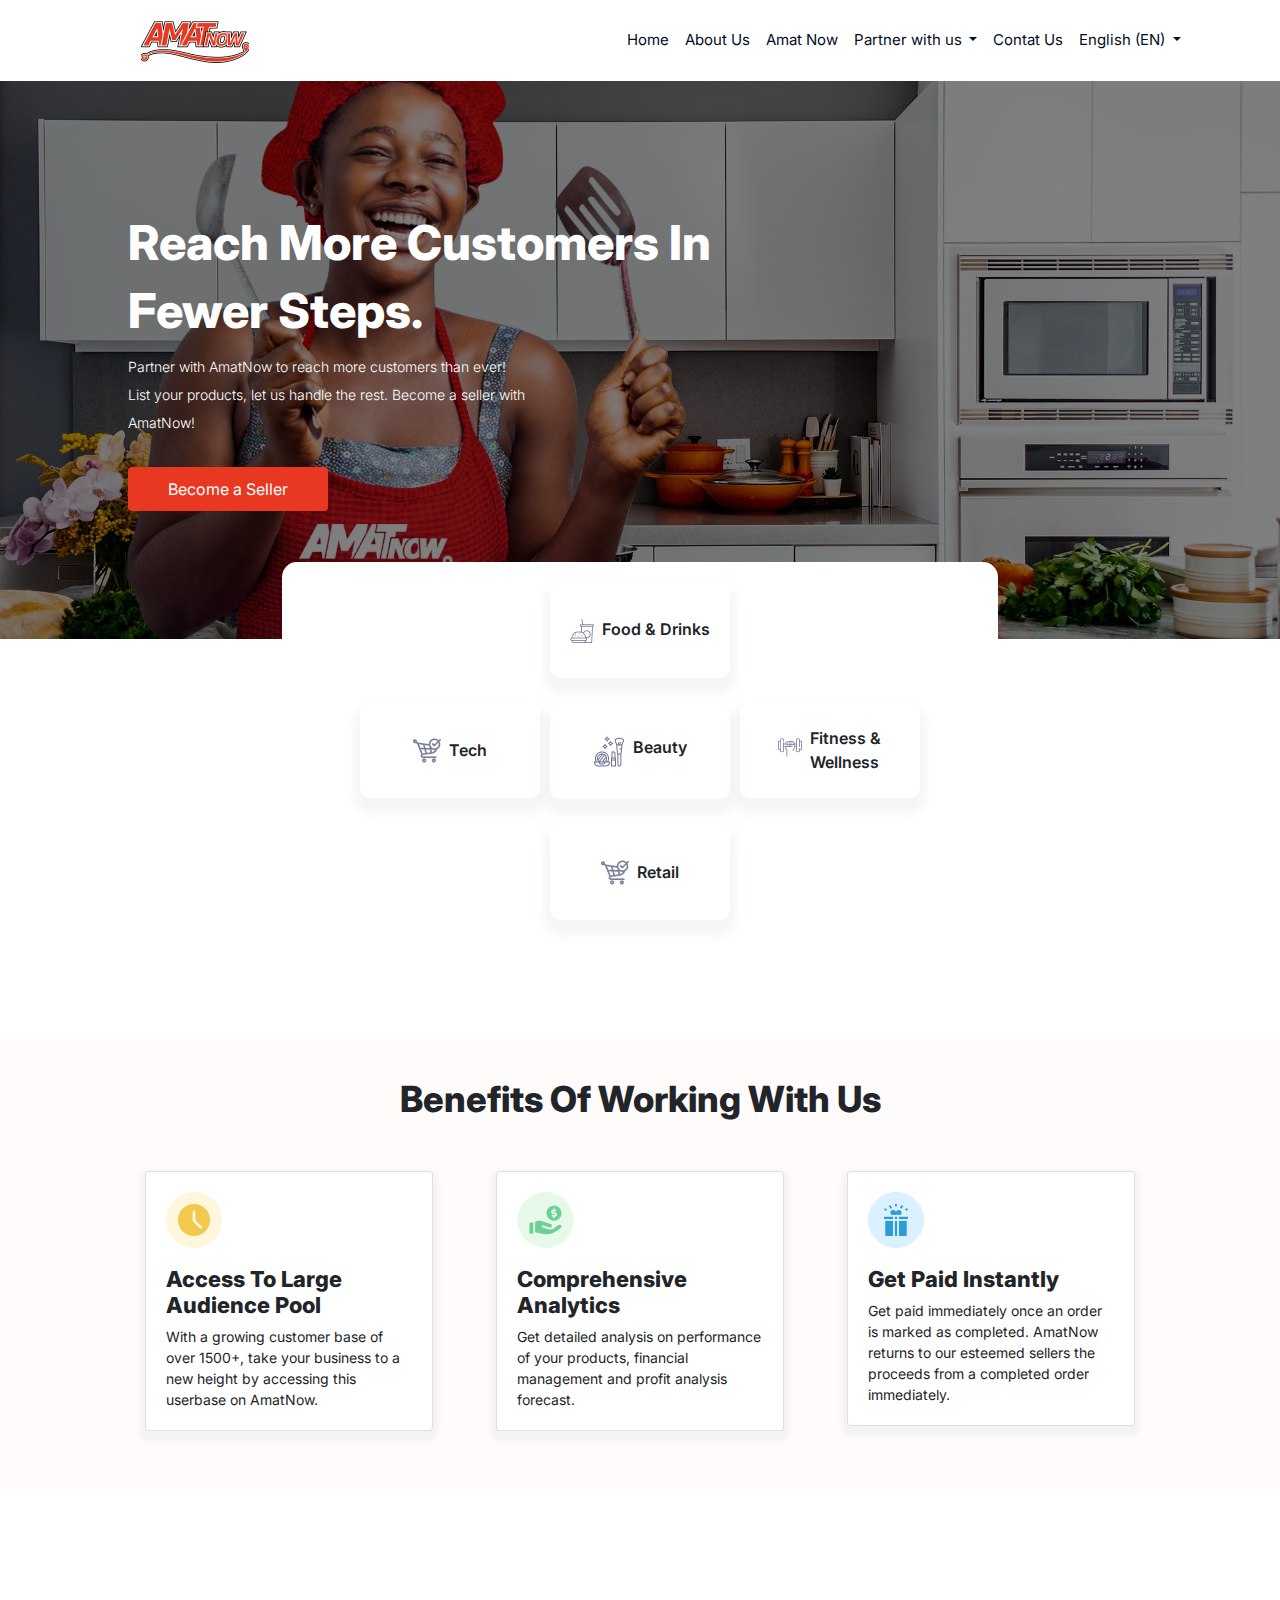
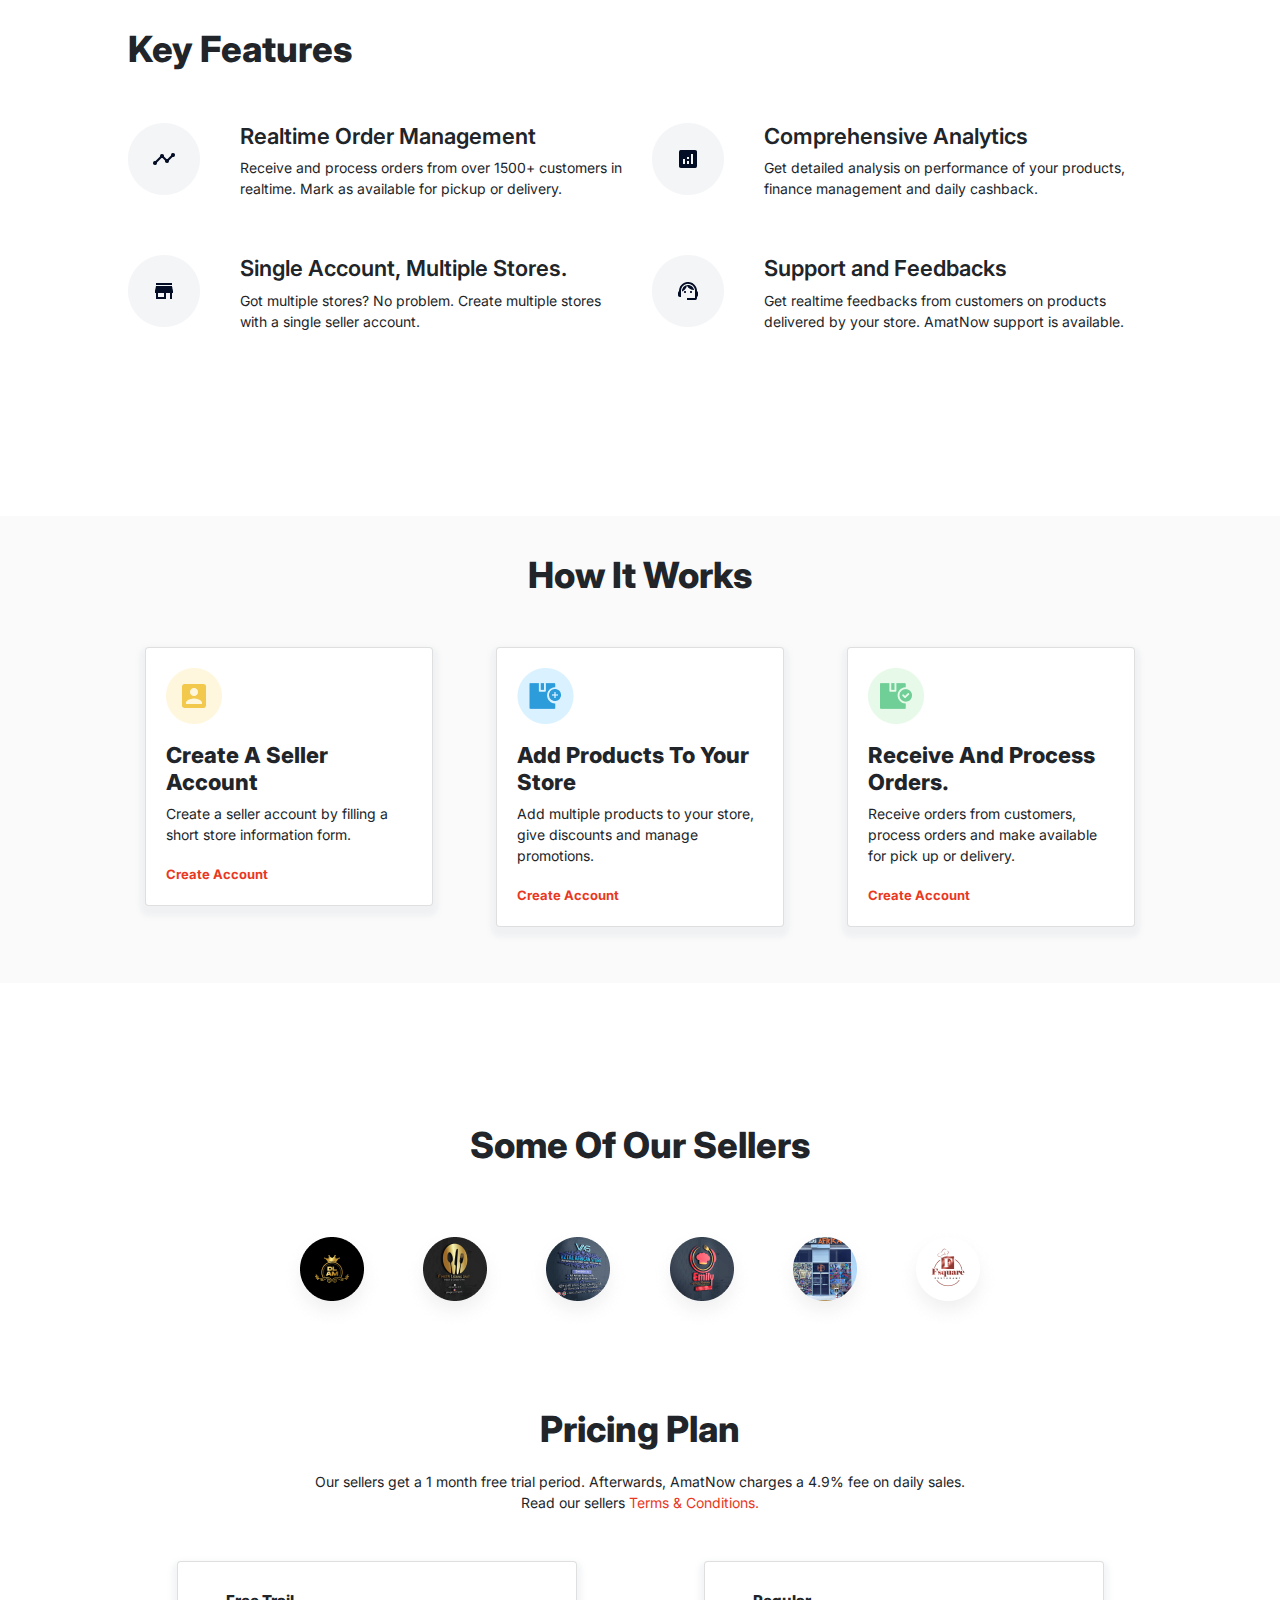
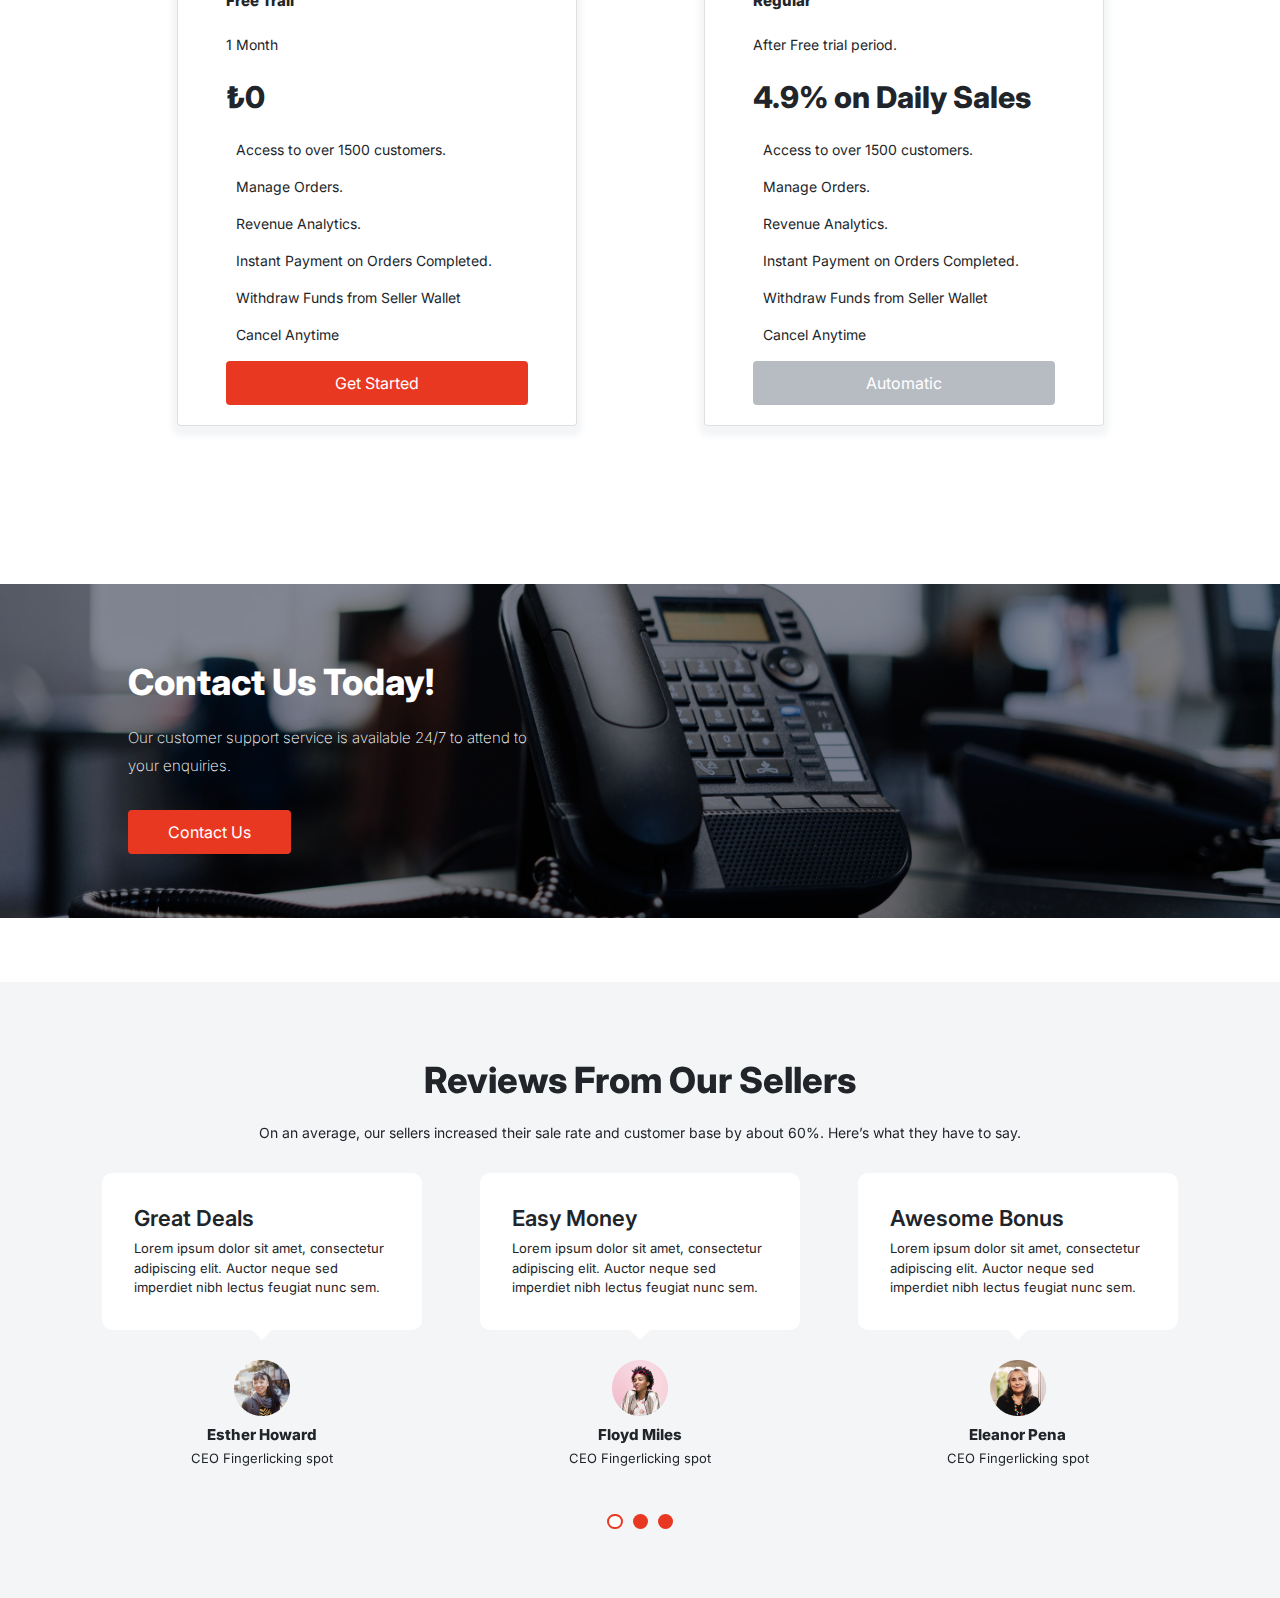
==== index.html @ 2d0b4535 "first comit" ====
<!DOCTYPE html>
<html lang="en">
  <head>
    <!-- Required meta tags -->
    <meta charset="utf-8" />
    <meta
      name="viewport"
      content="width=device-width, initial-scale=1, shrink-to-fit=no"
    />

    <!-- Bootstrap CSS -->
    <link
      rel="stylesheet"
      href="https://stackpath.bootstrapcdn.com/bootstrap/4.4.1/css/bootstrap.min.css"
      integrity="sha384-Vkoo8x4CGsO3+Hhxv8T/Q5PaXtkKtu6ug5TOeNV6gBiFeWPGFN9MuhOf23Q9Ifjh"
      crossorigin="anonymous"
    />

    <!-- Google Fonts -->
    <link
      href="https://fonts.googleapis.com/css2?family=Inter:wght@100;200;300;400;500;600;700;800;900&display=swap"
      rel="stylesheet"
    />

    <!-- Font Awesome -->
    <link
      rel="stylesheet"
      href="https://use.fontawesome.com/releases/v5.15.4/css/all.css"
      integrity="sha384-DyZ88mC6Up2uqS4h/KRgHuoeGwBcD4Ng9SiP4dIRy0EXTlnuz47vAwmeGwVChigm"
      crossorigin="anonymous"
    />

    <!-- Custom StyleSheet -->

    <link rel="stylesheet" href="./css/style.css" />
    <title>Amat</title>
  </head>
  <body>
    <!-- NAVIGATION SECTION -->
    <header id="Navigation">
      <nav class="nav1 navbar navbar-expand-lg navbar-light mynav">
        <div class="nav-brand">
          <img src="./images/amat logo.png" alt="logo" />
        </div>
        <button
          class="navbar-toggler"
          type="button"
          data-toggle="collapse"
          data-target="#navbarNav"
          aria-controls="navbarNav"
          aria-expanded="false"
          aria-label="Toggle navigation"
        >
          <span class="navbar-toggler-icon"></span>
        </button>
        <div class="collapse navbar-collapse" id="navbarNav">
          <ul class="navbar-nav ml-auto mr-sm-5 nav-items-rt" id="rt">
            <li class="nav-item">
              <a class="nav-link" href="#">Home</a>
            </li>
            <li class="nav-item"><a class="nav-link" href="#">About Us</a></li>
            <li class="nav-item">
              <a class="nav-link" href="#">Amat Now</a>
            </li>
            <li class="nav-item dropdown">
              <a
                class="nav-link dropdown-toggle"
                href="#"
                id="navbarDropdown"
                role="button"
                data-toggle="dropdown"
                aria-haspopup="true"
                aria-expanded="false"
              >
                Partner with us
              </a>
              <div class="dropdown-menu" aria-labelledby="navbarDropdown">
                <a class="dropdown-item" href="#">Domestic Services</a>
                <a class="dropdown-item" href="#">Warehousing</a>
              </div>
            </li>
            <li class="nav-item"><a class="nav-link" href="#">Contat Us</a></li>
            <li class="nav-item dropdown">
              <a
                class="nav-link dropdown-toggle"
                href="#"
                id="navbarDropdown"
                role="button"
                data-toggle="dropdown"
                aria-haspopup="true"
                aria-expanded="false"
              >
                English (EN)
              </a>
              <div class="dropdown-menu" aria-labelledby="navbarDropdown">
                <a class="dropdown-item" href="#">English</a>
                <a class="dropdown-item" href="#">French</a>
                <a class="dropdown-item" href="#">Spanish</a>
              </div>
            </li>
          </ul>
        </div>
      </nav>
    </header>

    <section id="introduction">
      <div class="intro">
        <h1>Reach More Customers In Fewer Steps.</h1>
        <p>
          Partner with AmatNow to reach more customers than ever! List your
          products, let us handle the rest. Become a seller with AmatNow!
        </p>

        <button class="btn">Become a Seller</button>
      </div>
    </section>

    <section id="industry">
      <div class="sq">
        <div class="small-box bx1">
          <div>
            <span><img src="./images/fastfood.png" alt="" /></span>
            <span class="t">Food & Drinks</span>
          </div>
        </div>
        <div class="small-box bx1">
          <div>
            <img src="./images/cosmetics.png" alt="" />
            <span class="t">Beauty</span>
          </div>
        </div>
        <div class="small-box bx1">
          <div>
            <img src="./images/Vector-10.png" alt="" />
            <span class="t">Retail</span>
          </div>
        </div>
        <div class="small-box bx2">
          <div>
            <img src="./images/Vector-10.png" alt="" />
            <span class="t">Tech</span>
          </div>
        </div>
        <div class="small-box bx3">
          <div>
            <span style="padding: 8px 0;">
              <img src="./images/Vector-11.png" alt="" />
            </span>
            <span class="t" style="width: 80px;">Fitness & Wellness</span>
          </div>
        </div>
      </div>
    </section>
    <section id="benefit">
      <h2>Benefits Of Working With Us</h2>
      <div class="row">
        <div class="col-md-12 col-lg-4">
          <div class="card mycard" style="width: 18rem;">
            <div class="card-body">
              <h5 class="card-title">
                <img src="./images/Frame 1500.png" alt="" />
              </h5>
              <h6 class="card-subtitle mb-2 text-muted">
                <h3 class="mt-4" style="font-weight: 800;">
                  Access To Large Audience Pool
                </h3>
              </h6>
              <p class="card-text">
                With a growing customer base of over 1500+, take your business
                to a new height by accessing this userbase on AmatNow.
              </p>
            </div>
          </div>
        </div>
        <div class="col-md-12 col-lg-4">
          <div class="card mycard" style="width: 18rem;">
            <div class="card-body">
              <h5 class="card-title">
                <img src="./images/Frame 1501.png" alt="" />
              </h5>
              <h6 class="card-subtitle mb-2 text-muted">
                <h3 class="mt-4" style="font-weight: 800;">
                  Comprehensive Analytics
                </h3>
              </h6>
              <p class="card-text">
                Get detailed analysis on performance of your products, financial
                management and profit analysis forecast.
              </p>
            </div>
          </div>
        </div>
        <div class="col-md-12 col-lg-4">
          <div class="card mycard" style="width: 18rem;">
            <div class="card-body">
              <h5 class="card-title">
                <img src="./images/Frame 1502.png" alt="" />
              </h5>
              <h6 class="card-subtitle mb-2 text-muted">
                <h3 class="mt-4" style="font-weight: 800;">
                  Get Paid Instantly
                </h3>
              </h6>
              <p class="card-text">
                Get paid immediately once an order is marked as completed.
                AmatNow returns to our esteemed sellers the proceeds from a
                completed order immediately.
              </p>
            </div>
          </div>
        </div>
      </div>
    </section>
    <section id="features">
      <h2 style="text-align: left;">Key Features</h2>
      <div class="my-flex">
        <div class="feat">
          <div class="rnd">
            <img src="./images/Feature Icon with circle-4.png" alt="" />
          </div>
          <div>
            <h3>Realtime Order Management</h3>
            <p>
              Receive and process orders from over 1500+ customers in realtime.
              Mark as available for pickup or delivery.
            </p>
          </div>
        </div>
        <div class="feat">
          <div class="rnd">
            <img src="./images/Feature Icon with circle-1.png" alt="" />
          </div>
          <div>
            <h3>Comprehensive Analytics</h3>
            <p>
              Get detailed analysis on performance of your products, finance
              management and daily cashback.
            </p>
          </div>
        </div>
        <div class="feat">
          <div class="rnd">
            <img src="./images/Feature Icon with circle.png" alt="" />
          </div>
          <div>
            <h3>Single Account, Multiple Stores.</h3>
            <p>
              Got multiple stores? No problem. Create multiple stores with a
              single seller account.
            </p>
          </div>
        </div>
        <div class="feat">
          <div class="rnd">
            <img src="./images/Feature Icon with circle-2.png" alt="" />
          </div>
          <div>
            <h3>Support and Feedbacks</h3>
            <p>
              Get realtime feedbacks from customers on products delivered by
              your store. AmatNow support is available.
            </p>
          </div>
        </div>
      </div>
    </section>

    <section id="works">
      <h2>How It Works</h2>

      <div class="row">
        <div class="col-md-12 col-lg-4">
          <div class="card mycard" style="width: 18rem;">
            <div class="card-body">
              <h5 class="card-title">
                <img src="./images/Frame 1504.png" alt="" />
              </h5>
              <h6 class="card-subtitle mb-2 text-muted">
                <h3 class="mt-4" style="font-weight: 800;">
                  Create A Seller Account
                </h3>
              </h6>
              <p class="card-text">
                Create a seller account by filling a short store information
                form.
              </p>
              <a href="#" style="font-size: 13px; font-weight: 700;">
                Create Account
                <i class="fa fa-arrow-right"></i>
              </a>
            </div>
          </div>
        </div>
        <div class="col-md-12 col-lg-4">
          <div class="card mycard" style="width: 18rem;">
            <div class="card-body">
              <h5 class="card-title">
                <img src="./images/Frame 1503.png" alt="" />
              </h5>
              <h6 class="card-subtitle mb-2 text-muted">
                <h3 class="mt-4" style="font-weight: 800;">
                  Add Products To Your Store
                </h3>
              </h6>
              <p class="card-text">
                Add multiple products to your store, give discounts and manage
                promotions.
              </p>
              <a href="#" style="font-size: 13px; font-weight: 700;">
                Create Account
                <i class="fa fa-arrow-right"></i>
              </a>
            </div>
          </div>
        </div>
        <div class="col-md-12 col-lg-4">
          <div class="card mycard" style="width: 18rem;">
            <div class="card-body">
              <h5 class="card-title">
                <img src="./images/Frame 1505.png" alt="" />
              </h5>
              <h6 class="card-subtitle mb-2 text-muted">
                <h3 class="mt-4" style="font-weight: 800;">
                  Receive And Process Orders.
                </h3>
              </h6>
              <p class="card-text">
                Receive orders from customers, process orders and make available
                for pick up or delivery.
              </p>
              <a href="#" style="font-size: 13px; font-weight: 700;">
                Create Account
                <i class="fa fa-arrow-right"></i>
              </a>
            </div>
          </div>
        </div>
      </div>
    </section>

    <section id="sellers">
      <h2>Some Of Our Sellers</h2>
      <div class="customers">
        <div>
          <img src="./images/Logo 2.png" alt="" />
        </div>
        <div>
          <img src="./images/Logo 3.png" alt="" />
        </div>
        <div>
          <img src="./images/Logo 4.png" alt="" />
        </div>
        <div>
          <img src="./images/Logo 6.png" alt="" />
        </div>
        <div>
          <img src="./images/Logo 7.png" alt="" />
        </div>
        <div>
          <img src="./images/Logo 8.png" alt="" />
        </div>
      </div>

      <h2 style="margin-top: 30px;">Pricing Plan</h2>
      <p class="sub-title">
        Our sellers get a 1 month free trial period. Afterwards, AmatNow charges
        a 4.9% fee on daily sales.
      </p>
      <p class="sub-title">
        Read our sellers
        <a href="#">Terms & Conditions.</a>
      </p>

      <div class="row">
        <div class="col-md-12 col-lg-6">
          <div class="card mycard mt-5" style="width: 25em;">
            <div class="card-body px-5">
              <h6 class="mb-4">
                Free Trail
              </h6>
              <p class="mb-4">1 Month</p>
              <h5 class="money mb-4">₺0</h5>
              <p class="card-text">
                <i class="fa fa-check"></i>
                <span style="margin-left: 10px;">
                  Access to over 1500 customers.
                </span>
              </p>
              <p class="card-text">
                <i class="fa fa-check"></i>
                <span style="margin-left: 10px;">
                  Manage Orders.
                </span>
              </p>
              <p class="card-text">
                <i class="fa fa-check"></i>
                <span style="margin-left: 10px;">
                  Revenue Analytics.
                </span>
              </p>
              <p class="card-text">
                <i class="fa fa-check"></i>
                <span style="margin-left: 10px;">
                  Instant Payment on Orders Completed.
                </span>
              </p>
              <p class="card-text">
                <i class="fa fa-check"></i>
                <span style="margin-left: 10px;">
                  Withdraw Funds from Seller Wallet
                </span>
              </p>
              <p class="card-text">
                <i class="fa fa-check"></i>
                <span style="margin-left: 10px;">
                  Cancel Anytime
                </span>
              </p>

              <button class="btn btn-block">Get Started</button>
            </div>
          </div>
        </div>
        <div class="col-md-12 col-lg-6">
          <div class="card mycard mt-5" style="width: 25em;">
            <div class="card-body px-5">
              <h6 class="mb-4">
                Regular
              </h6>
              <p class="mb-4">After Free trial period.</p>
              <h5 class="money mb-4">4.9% on Daily Sales</h5>
              <p class="card-text">
                <i class="fa fa-check"></i>
                <span style="margin-left: 10px;">
                  Access to over 1500 customers.
                </span>
              </p>
              <p class="card-text">
                <i class="fa fa-check"></i>
                <span style="margin-left: 10px;">
                  Manage Orders.
                </span>
              </p>
              <p class="card-text">
                <i class="fa fa-check"></i>
                <span style="margin-left: 10px;">
                  Revenue Analytics.
                </span>
              </p>
              <p class="card-text">
                <i class="fa fa-check"></i>
                <span style="margin-left: 10px;">
                  Instant Payment on Orders Completed.
                </span>
              </p>
              <p class="card-text">
                <i class="fa fa-check"></i>
                <span style="margin-left: 10px;">
                  Withdraw Funds from Seller Wallet
                </span>
              </p>
              <p class="card-text">
                <i class="fa fa-check"></i>
                <span style="margin-left: 10px;">
                  Cancel Anytime
                </span>
              </p>

              <button class="btn btn-dark btn-block">Automatic</button>
            </div>
          </div>
        </div>
      </div>
    </section>

    <section id="contact">
      <div class="intro">
        <h2 style="text-align: left;">Contact Us Today!</h2>
        <p style="font-size: 15px; font-weight: 200;">
          Our customer support service is available 24/7 to attend to your
          enquiries.
        </p>

        <button class="btn">Contact Us</button>
      </div>
    </section>

    <section id="reviews">
      <div
        id="carouselExampleIndicators"
        class="carousel slide"
        data-bs-ride="carousel"
      >
        <div class="carousel-indicators mt-5">
          <button
            type="button"
            data-bs-target="#carouselExampleIndicators"
            data-bs-slide-to="0"
            class="active"
            aria-current="true"
            aria-label="Slide 1"
          ></button>
          <button
            type="button"
            data-bs-target="#carouselExampleIndicators"
            data-bs-slide-to="1"
            aria-label="Slide 2"
          ></button>
          <button
            type="button"
            data-bs-target="#carouselExampleIndicators"
            data-bs-slide-to="2"
            aria-label="Slide 3"
          ></button>
        </div>
        <div class="carousel-inner">
          <div class="carousel-item active">
            <div>
              <h2>Reviews From Our Sellers</h2>
              <p class="sub-title">
                On an average, our sellers increased their sale rate and
                customer base by about 60%. Here’s what they have to say.
              </p>
            </div>

            <div class="review">
              <div>
                <div class="rev">
                  <h3>Great Deals</h3>
                  <p class="mb-0">
                    Lorem ipsum dolor sit amet, consectetur adipiscing elit.
                    Auctor neque sed imperdiet nibh lectus feugiat nunc sem.
                  </p>
                  <div class="p"><div class="point"></div></div>
                </div>
                <div class="client">
                  <img src="./images/Picture.png" alt="" />
                  <h6>Esther Howard</h6>
                  <p>CEO Fingerlicking spot</p>
                </div>
              </div>
              <div>
                <div class="rev">
                  <h3>Easy Money</h3>
                  <p class="mb-0">
                    Lorem ipsum dolor sit amet, consectetur adipiscing elit.
                    Auctor neque sed imperdiet nibh lectus feugiat nunc sem.
                  </p>
                  <div class="p"><div class="point"></div></div>
                </div>
                <div class="client">
                  <img src="./images/Picture-1.png" alt="" />
                  <h6>Floyd Miles</h6>
                  <p>CEO Fingerlicking spot</p>
                </div>
              </div>
              <div>
                <div class="rev">
                  <h3>Awesome Bonus</h3>
                  <p class="mb-0">
                    Lorem ipsum dolor sit amet, consectetur adipiscing elit.
                    Auctor neque sed imperdiet nibh lectus feugiat nunc sem.
                  </p>
                  <div class="p"><div class="point"></div></div>
                </div>
                <div class="client">
                  <img src="./images/Picture-2.png" alt="" />
                  <h6>Eleanor Pena</h6>
                  <p>CEO Fingerlicking spot</p>
                </div>
              </div>
            </div>
          </div>
          <div class="carousel-item">
            <div>
              <h2>Reviews From Our Sellers</h2>
              <p class="sub-title">
                On an average, our sellers increased their sale rate and
                customer base by about 60%. Here’s what they have to say.
              </p>
            </div>

            <div class="review">
              <div>
                <div class="rev">
                  <h3>Great Deals</h3>
                  <p class="mb-0">
                    Lorem ipsum dolor sit amet, consectetur adipiscing elit.
                    Auctor neque sed imperdiet nibh lectus feugiat nunc sem.
                  </p>
                  <div class="p"><div class="point"></div></div>
                </div>
                <div class="client">
                  <img src="./images/Picture.png" alt="" />
                  <h6>Esther Howard</h6>
                  <p>CEO Fingerlicking spot</p>
                </div>
              </div>
              <div>
                <div class="rev">
                  <h3>Easy Money</h3>
                  <p class="mb-0">
                    Lorem ipsum dolor sit amet, consectetur adipiscing elit.
                    Auctor neque sed imperdiet nibh lectus feugiat nunc sem.
                  </p>
                  <div class="p"><div class="point"></div></div>
                </div>
                <div class="client">
                  <img src="./images/Picture-1.png" alt="" />
                  <h6>Floyd Miles</h6>
                  <p>CEO Fingerlicking spot</p>
                </div>
              </div>
              <div>
                <div class="rev">
                  <h3>Awesome Bonus</h3>
                  <p class="mb-0">
                    Lorem ipsum dolor sit amet, consectetur adipiscing elit.
                    Auctor neque sed imperdiet nibh lectus feugiat nunc sem.
                  </p>
                  <div class="p"><div class="point"></div></div>
                </div>
                <div class="client">
                  <img src="./images/Picture-2.png" alt="" />
                  <h6>Eleanor Pena</h6>
                  <p>CEO Fingerlicking spot</p>
                </div>
              </div>
            </div>
          </div>
          <div class="carousel-item">
            <div>
              <h2>Reviews From Our Sellers</h2>
              <p class="sub-title">
                On an average, our sellers increased their sale rate and
                customer base by about 60%. Here’s what they have to say.
              </p>
            </div>

            <div class="review">
              <div>
                <div class="rev">
                  <h3>Great Deals</h3>
                  <p class="mb-0">
                    Lorem ipsum dolor sit amet, consectetur adipiscing elit.
                    Auctor neque sed imperdiet nibh lectus feugiat nunc sem.
                  </p>
                  <div class="p"><div class="point"></div></div>
                </div>
                <div class="client">
                  <img src="./images/Picture.png" alt="" />
                  <h6>Esther Howard</h6>
                  <p>CEO Fingerlicking spot</p>
                </div>
              </div>
              <div>
                <div class="rev">
                  <h3>Easy Money</h3>
                  <p class="mb-0">
                    Lorem ipsum dolor sit amet, consectetur adipiscing elit.
                    Auctor neque sed imperdiet nibh lectus feugiat nunc sem.
                  </p>
                  <div class="p"><div class="point"></div></div>
                </div>
                <div class="client">
                  <img src="./images/Picture-1.png" alt="" />
                  <h6>Floyd Miles</h6>
                  <p>CEO Fingerlicking spot</p>
                </div>
              </div>
              <div>
                <div class="rev">
                  <h3>Awesome Bonus</h3>
                  <p class="mb-0">
                    Lorem ipsum dolor sit amet, consectetur adipiscing elit.
                    Auctor neque sed imperdiet nibh lectus feugiat nunc sem.
                  </p>
                  <div class="p"><div class="point"></div></div>
                </div>
                <div class="client">
                  <img src="./images/Picture-2.png" alt="" />
                  <h6>Eleanor Pena</h6>
                  <p>CEO Fingerlicking spot</p>
                </div>
              </div>
            </div>
          </div>
        </div>
      </div>
    </section>

    <!-- Optional JavaScript -->
    <!-- jQuery first, then Popper.js, then Bootstrap JS -->
    <script
      src="https://cdn.jsdelivr.net/npm/bootstrap@5.1.3/dist/js/bootstrap.bundle.min.js"
      integrity="sha384-ka7Sk0Gln4gmtz2MlQnikT1wXgYsOg+OMhuP+IlRH9sENBO0LRn5q+8nbTov4+1p"
      crossorigin="anonymous"
    ></script>
    <script
      src="https://cdn.jsdelivr.net/npm/@popperjs/core@2.10.2/dist/umd/popper.min.js"
      integrity="sha384-7+zCNj/IqJ95wo16oMtfsKbZ9ccEh31eOz1HGyDuCQ6wgnyJNSYdrPa03rtR1zdB"
      crossorigin="anonymous"
    ></script>
    <script
      src="https://cdn.jsdelivr.net/npm/bootstrap@5.1.3/dist/js/bootstrap.min.js"
      integrity="sha384-QJHtvGhmr9XOIpI6YVutG+2QOK9T+ZnN4kzFN1RtK3zEFEIsxhlmWl5/YESvpZ13"
      crossorigin="anonymous"
    ></script>
    <script
      src="https://code.jquery.com/jquery-3.4.1.slim.min.js"
      integrity="sha384-J6qa4849blE2+poT4WnyKhv5vZF5SrPo0iEjwBvKU7imGFAV0wwj1yYfoRSJoZ+n"
      crossorigin="anonymous"
    ></script>
    <script
      src="https://cdn.jsdelivr.net/npm/popper.js@1.16.0/dist/umd/popper.min.js"
      integrity="sha384-Q6E9RHvbIyZFJoft+2mJbHaEWldlvI9IOYy5n3zV9zzTtmI3UksdQRVvoxMfooAo"
      crossorigin="anonymous"
    ></script>
    <script
      src="https://stackpath.bootstrapcdn.com/bootstrap/4.4.1/js/bootstrap.min.js"
      integrity="sha384-wfSDF2E50Y2D1uUdj0O3uMBJnjuUD4Ih7YwaYd1iqfktj0Uod8GCExl3Og8ifwB6"
      crossorigin="anonymous"
    ></script>
  </body>
</html>
---- css/style.css ----
.nav-brand{
    margin: 10px 10%;
}

body{
    font-family: 'Inter', sans-serif;
}

nav {
    font-family: 400;
    font-size: 15px;
}

.navbar-light .navbar-nav .nav-link{
    color: #030D25;
}

.dropdown-item{
    font-size: 15px;
    padding: 8px 16px;
}

.dropdown-item:hover{
    background-color: #E93821;
    color: white
}

.dropdown-menu{
    padding: 0;
}

.navbar-nav{
    padding-right: 3%;
}

@media (max-width: 1200px) {
    .nav-brand{
    margin: 10px 4%;
}

.navbar-nav{
    padding-left: 1%;
}

.navbar-toggler{
    margin: 10px 2%;
}

.mr-sm-5, .mx-sm-5 {
    margin-right: 5% !important;
}

#navbarNav{
    padding: 0 20px;
}
}

@media (max-width: 768px) {
    #navbarNav{
    padding: 0 20px;
}
}

/* @media (min-width: 576px){
.mr-sm-5, .mx-sm-5 {
    margin-right: 2% !important;
}} */

/* INTRODUCTION */

#introduction{
    Width : 100%;
    background: url('../images/full.jpg');
    background-size: cover;
    background-position: bottom;
    background-blend-mode: multiply;
    background-color: rgba(0, 0, 0, 0.5);
    color: #ffffff;
}

section {
    padding: 10% 10%;
}

p{
    font-size: 14px;
}

.intro p{
    max-width: 400px;
    font-weight: 300;
    margin-bottom: 30px;
    line-height: 28px;
}

.btn {
    background-color: #E93821 !important; 
    border: none !important;
    padding: 10px 40px !important;
    color: #ffffff;
}

.btn-dark{
    background:#B7BCC2 !important;
}

.intro h1{
    font-weight: 800;
    font-size: 48px;
    line-height: 68px;
    max-width: 600px;
}

@media (max-width: 1000px) {
    .intro h1{
    max-width: 690px;
}
}

@media (max-width: 768px) {
    .intro h1{
    font-weight: 800;
    font-size: 46px;
    line-height: 54px;
}

.intro{
    padding: 12% 0;
}
}

#industry{
    Width : 100%;
    height: 400px;
    background-color: #ffffff;
    position: relative;
}

.sq{
    width: 70%;
    margin: 0 auto;
    height: 400px;
    background-color: #ffffff;
    position: relative;
    bottom: 230px;
    border-radius: 15px;
}

.bx1{    
    margin: 0 auto;
    position: relative;
    top: 20px;
}

.bx2{    
    margin: 0 auto;
    position: absolute;
    top: 115px;
    left: 11%;
}

.bx3{    
    margin: 0 auto;
    position: absolute;
    top: 115px;
    right: 11%;
}

.small-box{
    width: 180px;
    height: 96px;
    font-weight: 600;
    display: flex;
    margin-top: 25px;
    padding: 10px;
    align-items: center;
    justify-content: center;
    border-radius: 10px;
    box-shadow: 0 10px 10px 5px rgba(209, 217, 222, 0.25);
}

.small-box .t{
    padding-left: 8px;
}
.small-box div{
    display: flex;
    justify-content: space-around;
}

@media (max-width: 1270px) {
    .sq{
    bottom: 180px;
}

#industry{
    Width : 100%;
    height: 850px;
    background-color: #ffffff;
    position: relative;
}

.bx1{    
    margin: 30px auto;
    position: relative;
    top: 60px;
}

.bx2{    
    margin: 80px auto 30px;
    position: static;
}

.bx3{    
    margin: 30px auto;
    position: static;
}

.small-box{
    width: 250px;
    height: 120px;
}
}


@media (max-width: 900px) {
    .sq{
    bottom: 165px;
}

#industry{
    Width : 100%;
    height: 700px;
    background-color: #ffffff;
    position: relative;
}

.small-box{
    width: 180px;
    height: 96px;
    font-weight: 600;
    padding: 0px;
}

.bx1{    
    margin: 30px auto;
    position: relative;
    top: 60px;
}

.bx2{    
    margin: 80px auto 30px;
    position: static;
    /* top: 110px;
    left: 90px; */
}

.bx3{    
    margin: 30px auto;
    position: static;
}
}

@media (max-width: 768px) {
    .sq{
    bottom: 30%;
    width: 80%;
}
}

@media (max-width: 600px) {
    .sq{
    bottom: 20%;
}
}

/* Ben */

#benefit{
background: #FFFBFB;
position: static;
padding: 2% 10%;
}

h2{
    font-weight: 800;
    font-size: 36px;
    line-height: 68px;
    text-align: center;
}

h3{
    font-size: 22px;
    font-weight: 600;
}

@media (max-width: 768px) {
    h2{
    font-weight: 800;
    font-size: 28px;
    line-height: 40px;
}
h3{
    font-size: 20px;
    font-weight: 600;
}
}

/* Features */

.my-flex{
    display: flex;
    justify-content: space-between;
    flex-wrap: wrap;
    margin: 20px 0;
}

.feat{
    display: flex;
    justify-content: space-between;
    width: 500px;
    margin: 20px 0;
}

.feat .rnd{
    margin-right: 40px;
}

@media (max-width: 1270px) {
    .feat{
    width: 400px;
}

.feat .rnd{
    margin-right: 30px;
}
}

@media (max-width: 1000px) {
    .feat{
    width: 500px;
}

.feat .rnd{
    margin-right: 30px;
}
}

@media (max-width: 768px) {

.feat .rnd{
    margin-right: 10px;
}

.feat img{
    width: 60px;
}
}

/* Works */

#works{
    background-color: #FAFAFA;
    padding: 2% 10%
}

.customers{
    display: flex;
    justify-content: space-around;
    padding: 40px;
    width: 80%;
    margin: 0 auto;
    flex-wrap: wrap;
}

@media (max-width: 768px) {
    .customers{
    justify-content: space-around;
    padding: 20px;
    width: 100%;
}

.customers img{
    width: 80%;
}
}

.sub-title{
    text-align: center;
    margin: 0 auto;
    width: 75%;
}

a{
    color: #E93821;
    /* text-decoration: underline; */
}

#contact{
    
    background: url('../images/ama-contact.jpg');
    background-position: center;
    background-repeat: no-repeat;
    background-size: cover;
    background-color: rgba(3, 13, 37, .5);
    background-blend-mode: multiply;
    padding: 5% 10%;
    color: #ffffff;
    margin-bottom: 5%;
}

#contact h2{
    font-weight: 800;
    text-align: left;
    line-height: 68px;
    max-width: 600px;
}

@media (max-width: 1000px) {
    #contact h2{
    max-width: 690px;
}
}

@media (max-width: 768px) {
    #contact h2{
    font-size: 28px;
}

.sub-title{
    width: 100%;
}

}

#reviews{
    background-color: #F4F5F7;
    padding: 5% 8%;
}

.review{
    display: flex;
    justify-content: space-between;
    
    flex-wrap: wrap;
}

.rev{
    width: 320px;
    margin: 30px auto;
    padding: 10%;
    background-color: #ffffff;
    position: relative;
    border-radius: 10px;
}

.p{
    display: flex;
    justify-content: center;
    
}

.point{
    border-top: 10px solid #ffffff;
    border-right: 10px solid transparent;
    border-left: 10px solid transparent;
    border-bottom: 10px solid transparent;
    position: absolute;
    bottom: -20px;
    
}

h6{
    font-weight: 800;
    font-size: 15px;
    margin: 10px 0 5px;
}

.client{
    margin: 15px;
    text-align: center;
}

.client p, .rev p{
    font-size: 13px;
}

@media (max-width: 800px) {
    .review{
    justify-content: space-around;
}
}

.card{
    margin: 40px 0;
    box-shadow: 0 5px 5px 5px rgba(209, 217, 222, 0.25);
}

.money{
    font-weight: 800;
    font-size: 30px;

}

.fa-check{
    font-size: .7em;
}

button[type="button"] {
    width: 15px !important;
    height: 15px !important;
    margin: 5px;
    border-radius: 50px;
    background-color: #E93821;
    border: #E93821;
}

.carousel-indicators .active{
    width: 15px !important;
    height: 15px !important;
    background-color: #ffffff;
    border-radius: 50px;
    border: 2px solid #E93821
}

.carousel-item{
    padding-bottom: 50px;
}

.mycard{
    margin: 30px auto;
}
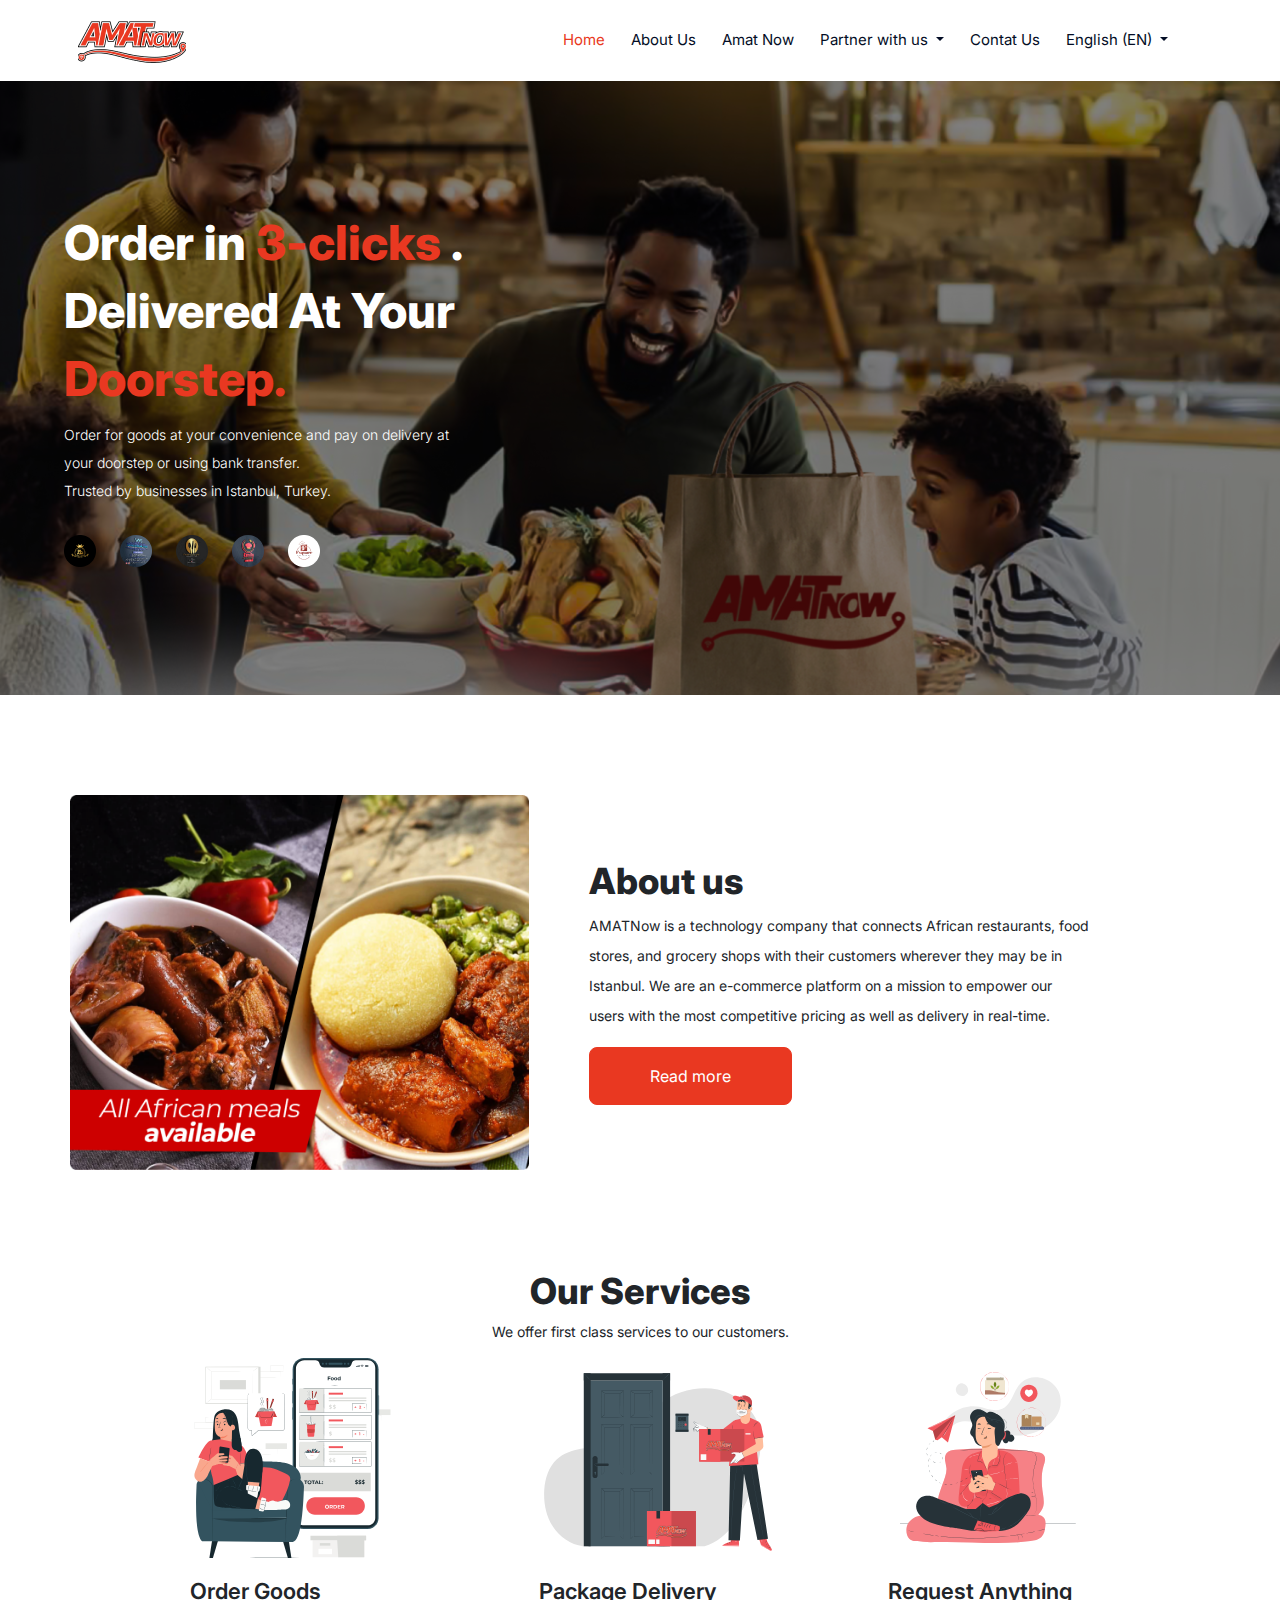
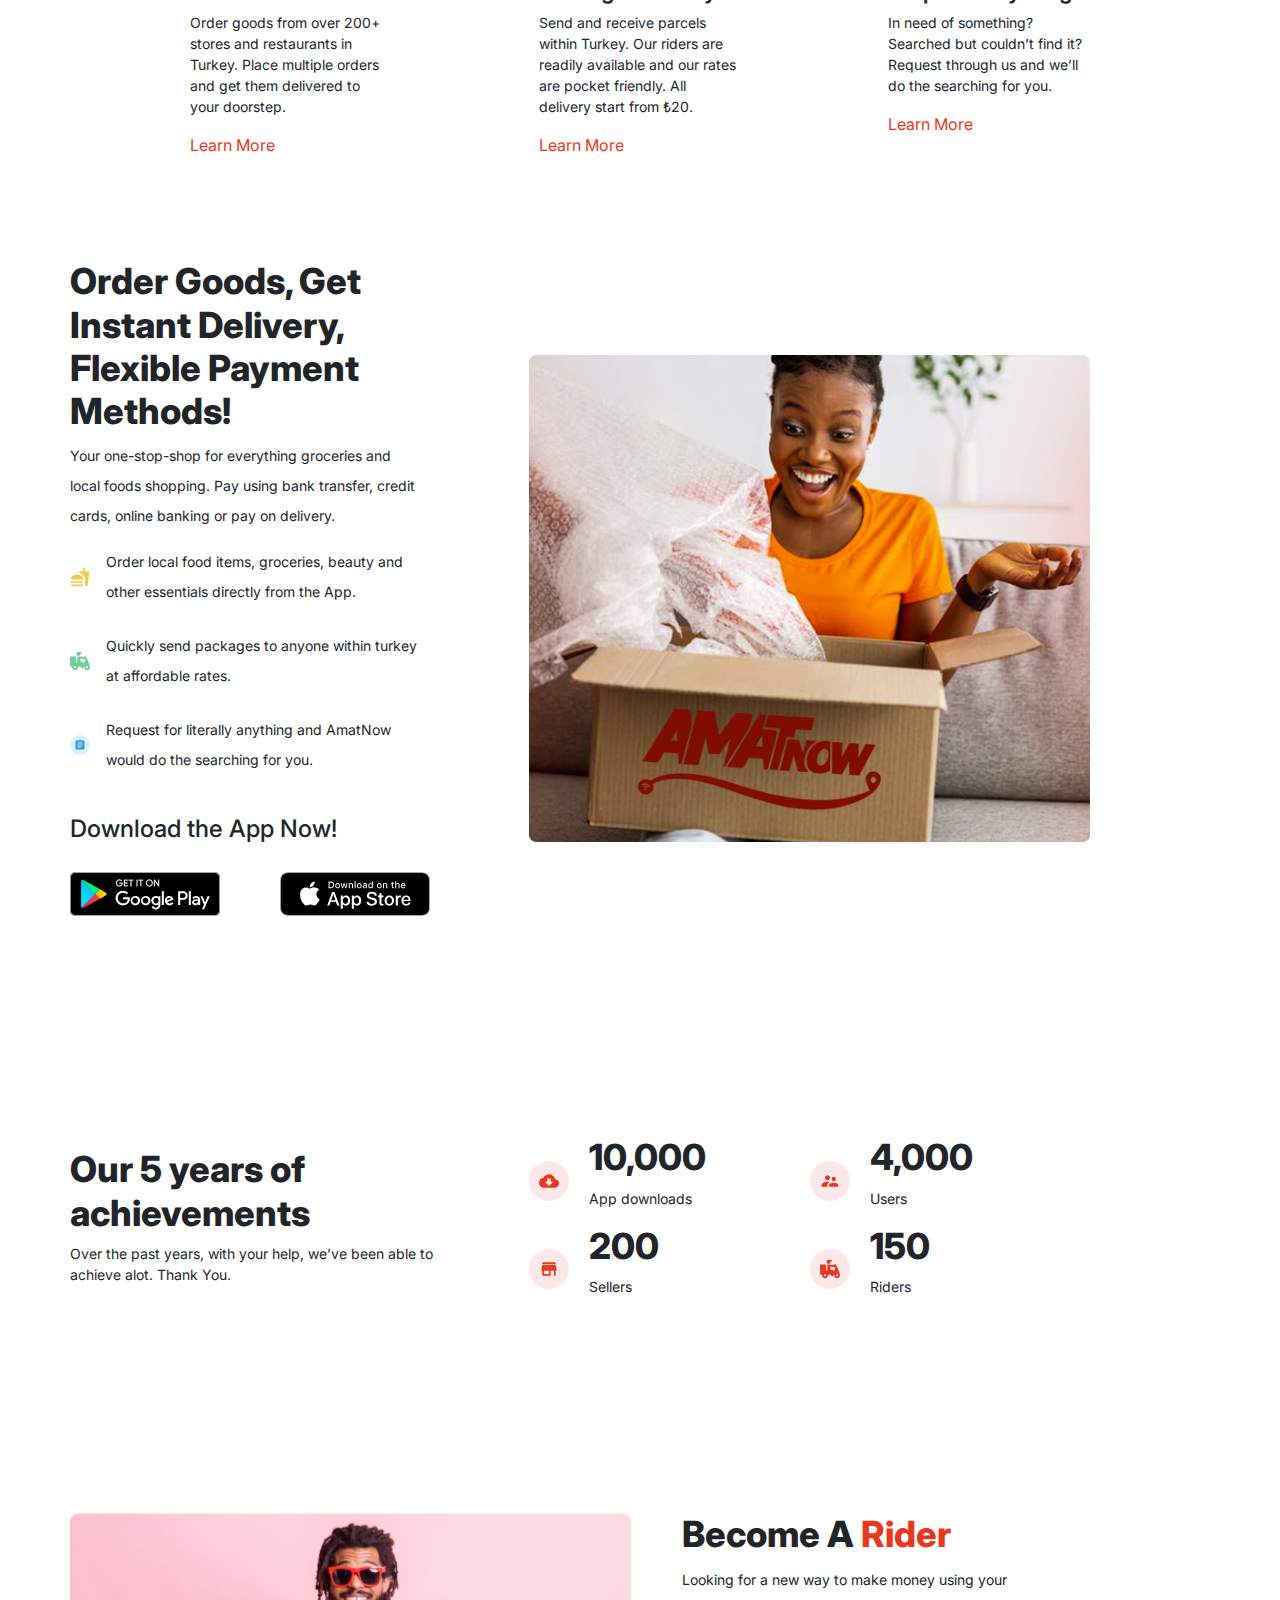
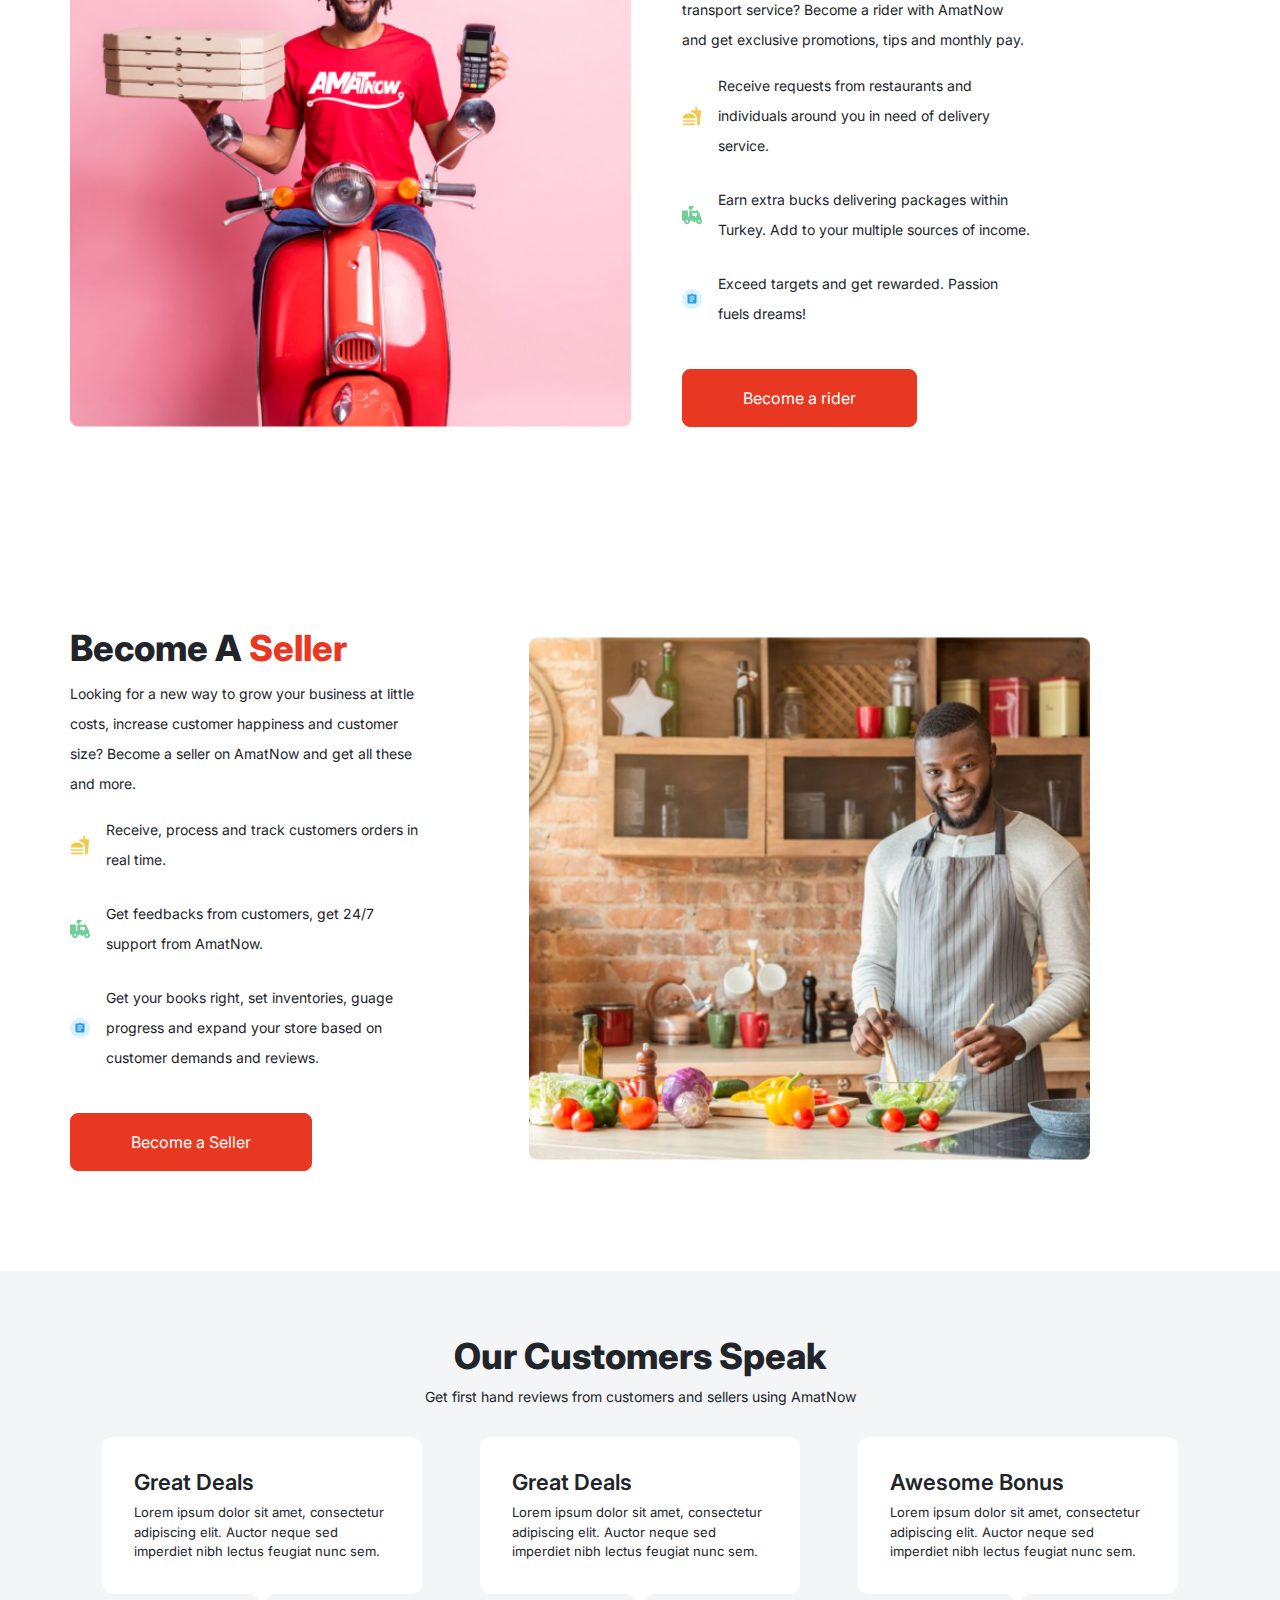
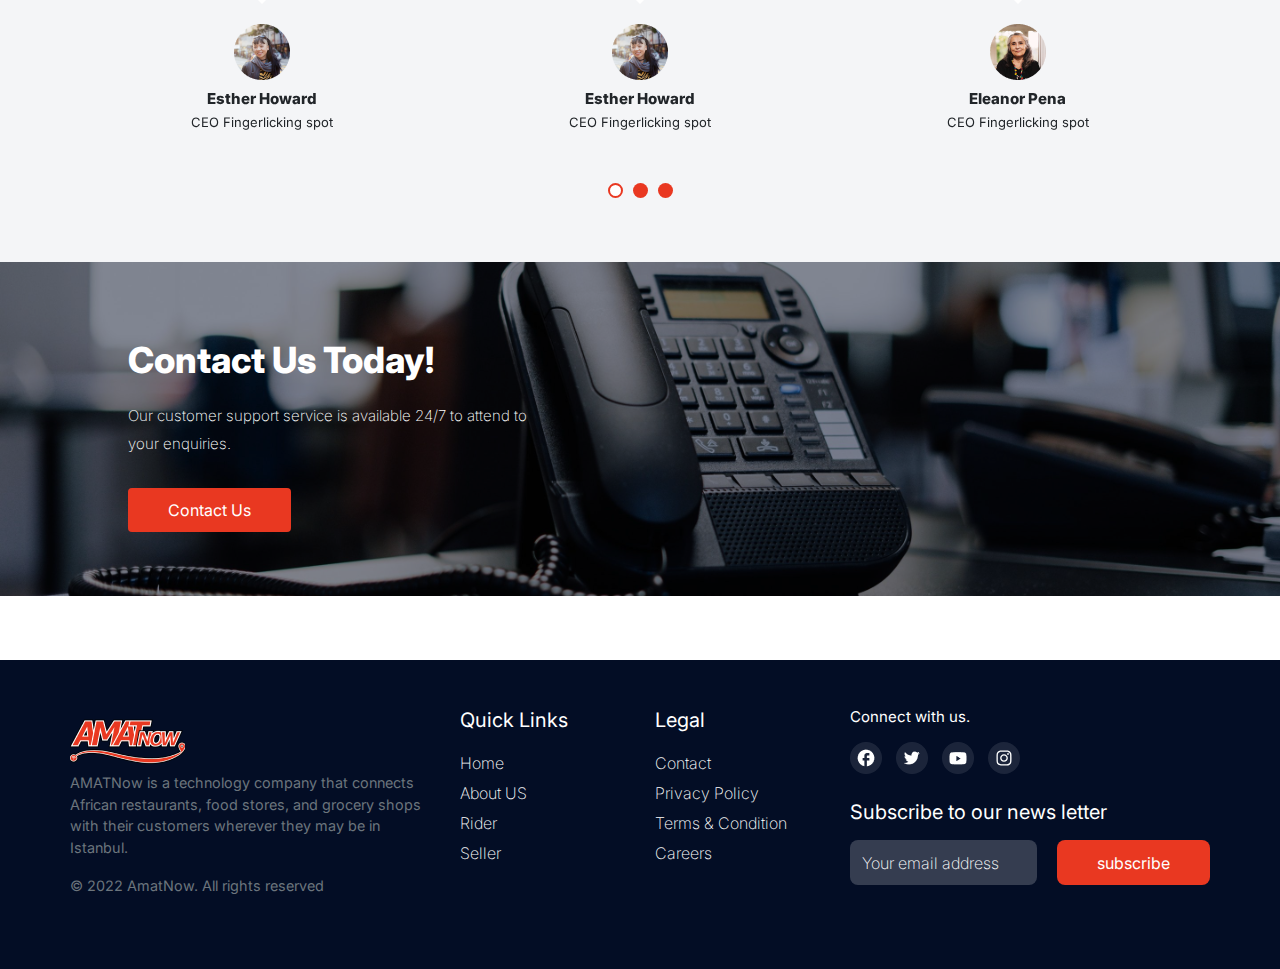
==== commit c53fffef: "completed" ====
--- a/index.html
+++ b/index.html
@@ -1,13 +1,10 @@
 <!DOCTYPE html>
 <html lang="en">
   <head>
-    <!-- Required meta tags -->
-    <meta charset="utf-8" />
-    <meta
-      name="viewport"
-      content="width=device-width, initial-scale=1, shrink-to-fit=no"
-    />
-
+    <meta charset="UTF-8" />
+    <meta http-equiv="X-UA-Compatible" content="IE=edge" />
+    <meta name="viewport" content="width=device-width, initial-scale=1.0" />
+    <!-- Bootstrap CSS only -->
     <!-- Bootstrap CSS -->
     <link
       rel="stylesheet"
@@ -16,6 +13,8 @@
       crossorigin="anonymous"
     />
 
+    <link rel="stylesheet" href="./css/home.css" />
+    <link rel="stylesheet" href="./css/seller.css" />
     <!-- Google Fonts -->
     <link
       href="https://fonts.googleapis.com/css2?family=Inter:wght@100;200;300;400;500;600;700;800;900&display=swap"
@@ -30,11 +29,9 @@
       crossorigin="anonymous"
     />
 
-    <!-- Custom StyleSheet -->
-
-    <link rel="stylesheet" href="./css/style.css" />
-    <title>Amat</title>
+    <title>Amat Now</title>
   </head>
+
   <body>
     <!-- NAVIGATION SECTION -->
     <header id="Navigation">
@@ -56,11 +53,11 @@
         <div class="collapse navbar-collapse" id="navbarNav">
           <ul class="navbar-nav ml-auto mr-sm-5 nav-items-rt" id="rt">
             <li class="nav-item">
-              <a class="nav-link" href="#">Home</a>
+              <a class="nav-link activee" href="index.html">Home</a>
             </li>
             <li class="nav-item"><a class="nav-link" href="#">About Us</a></li>
             <li class="nav-item">
-              <a class="nav-link" href="#">Amat Now</a>
+              <a class="nav-link" href="amat.html">Amat Now</a>
             </li>
             <li class="nav-item dropdown">
               <a
@@ -75,7 +72,7 @@
                 Partner with us
               </a>
               <div class="dropdown-menu" aria-labelledby="navbarDropdown">
-                <a class="dropdown-item" href="#">Domestic Services</a>
+                <a class="dropdown-item" href="seller.html">Become a seller</a>
                 <a class="dropdown-item" href="#">Warehousing</a>
               </div>
             </li>
@@ -102,390 +99,289 @@
         </div>
       </nav>
     </header>
-
-    <section id="introduction">
+    <!-- hero section -->
+    <section id="introduction" class="home-hero">
       <div class="intro">
-        <h1>Reach More Customers In Fewer Steps.</h1>
+        <h1>
+          Order in
+          <span class="activee">3-clicks</span>
+          . Delivered At Your
+          <span class="activee">Doorstep.</span>
+        </h1>
         <p>
-          Partner with AmatNow to reach more customers than ever! List your
-          products, let us handle the rest. Become a seller with AmatNow!
-        </p>
-
-        <button class="btn">Become a Seller</button>
+          Order for goods at your convenience and pay on delivery at your
+          doorstep or using bank transfer.
+
+          <br />
+          Trusted by businesses in Istanbul, Turkey.
+        </p>
+        <img src="images/frameer.png" alt="" class="intro-img" />
       </div>
     </section>
 
-    <section id="industry">
-      <div class="sq">
-        <div class="small-box bx1">
+    <section id="heading-txt">
+      <div class="head-txt">
+        <h1>
+          Order in
+          <span class="activee">3-clicks.</span>
+          Delivered At Your
+          <span class="activee">Doorstep.</span>
+        </h1>
+        <p>
+          Order for goods at your convenience and pay on delivery at your
+          doorstep or using bank transfer.
+
+          <br />
+          <br />
+          <b>Trusted by businesses in Istanbul, Turkey.</b>
+        </p>
+
+        <img src="images/frameer.png" alt="" />
+      </div>
+    </section>
+
+    <!-- About -->
+    <div class="container home-about">
+      <img src="images/img-1.png" alt="" srcset="" />
+      <div>
+        <h2>About us</h2>
+        <p>
+          AMATNow is a technology company that connects African restaurants,
+          food stores, and grocery shops with their customers wherever they may
+          be in Istanbul. We are an e-commerce platform on a mission to empower
+          our users with the most competitive pricing as well as delivery in
+          real-time.
+        </p>
+        <button>Read more</button>
+      </div>
+    </div>
+
+    <!-- Our service -->
+    <div class="home-service container">
+      <h2>Our Services</h2>
+      <p>We offer first class services to our customers.</p>
+      <div class="row">
+        <div class="col-md-3 service-card">
           <div>
-            <span><img src="./images/fastfood.png" alt="" /></span>
-            <span class="t">Food & Drinks</span>
-          </div>
-        </div>
-        <div class="small-box bx1">
+            <img src="images/service-1.svg" alt="" />
+          </div>
+          <h3>Order Goods</h3>
+          <p>
+            Order goods from over 200+ stores and restaurants in Turkey. Place
+            multiple orders and get them delivered to your doorstep.
+          </p>
+          <a href="">
+            Learn More
+            <i class="fa fa-arrow-right"></i>
+          </a>
+        </div>
+        <div class="col-md-3 service-card">
           <div>
-            <img src="./images/cosmetics.png" alt="" />
-            <span class="t">Beauty</span>
-          </div>
-        </div>
-        <div class="small-box bx1">
+            <img src="images/service-2.svg" alt="" />
+          </div>
+          <h3>Package Delivery</h3>
+          <p>
+            Send and receive parcels within Turkey. Our riders are readily
+            available and our rates are pocket friendly. All delivery start from
+            ₺20.
+          </p>
+          <a href="">
+            Learn More
+            <i class="fa fa-arrow-right"></i>
+          </a>
+        </div>
+        <div class="col-md-3 mb-4 service-card">
           <div>
-            <img src="./images/Vector-10.png" alt="" />
-            <span class="t">Retail</span>
-          </div>
-        </div>
-        <div class="small-box bx2">
+            <img src="images/service-3.svg" alt="" />
+          </div>
+          <h3>Request Anything</h3>
+          <p>
+            In need of something? Searched but couldn’t find it? Request through
+            us and we’ll do the searching for you.
+          </p>
+          <a href="">
+            Learn More
+            <i class="fa fa-arrow-right"></i>
+          </a>
+        </div>
+      </div>
+    </div>
+
+    <!-- Cta download section 1 -->
+    <div class="container home-about home-cta-1 col-rev">
+      <div>
+        <h2>Order Goods, Get Instant Delivery, Flexible Payment Methods!</h2>
+        <p>
+          Your one-stop-shop for everything groceries and local foods shopping.
+          Pay using bank transfer, credit cards, online banking or pay on
+          delivery.
+        </p>
+        <ul>
+          <li>
+            <img src="images/l1.svg" alt="" />
+            <p>
+              Order local food items, groceries, beauty and other essentials
+              directly from the App.
+            </p>
+          </li>
+
+          <li>
+            <img src="images/l3.svg" alt="" />
+            <p>
+              Quickly send packages to anyone within turkey at affordable rates.
+            </p>
+          </li>
+
+          <li>
+            <img src="images/l4.svg" alt="" />
+            <p>
+              Request for literally anything and AmatNow would do the searching
+              for you.
+            </p>
+          </li>
+        </ul>
+        <h4>Download the App Now!</h4>
+        <div class="cta-buttons">
+          <div class="cta-button">
+            <a href=""><img src="images/playstore.svg" alt="" /></a>
+          </div>
+          <div class="cta-button">
+            <a href=""><img src="images/appstore.svg" alt="" /></a>
+          </div>
+        </div>
+      </div>
+      <img src="images/img-2.png" alt="" srcset="" />
+    </div>
+
+    <!-- achievements section -->
+    <div class="container home-ach-1">
+      <div class="first">
+        <h2>Our 5 years of achievements</h2>
+        <p>
+          Over the past years, with your help, we’ve been able to achieve alot.
+          Thank You.
+        </p>
+      </div>
+      <div class="boxx">
+        <div class="row1">
           <div>
-            <img src="./images/Vector-10.png" alt="" />
-            <span class="t">Tech</span>
-          </div>
-        </div>
-        <div class="small-box bx3">
+            <img src="images/downloads-icon.svg" alt="" />
+            <div>
+              <h2>10,000</h2>
+              <p>App downloads</p>
+            </div>
+          </div>
           <div>
-            <span style="padding: 8px 0;">
-              <img src="./images/Vector-11.png" alt="" />
-            </span>
-            <span class="t" style="width: 80px;">Fitness & Wellness</span>
-          </div>
-        </div>
-      </div>
-    </section>
-    <section id="benefit">
-      <h2>Benefits Of Working With Us</h2>
-      <div class="row">
-        <div class="col-md-12 col-lg-4">
-          <div class="card mycard" style="width: 18rem;">
-            <div class="card-body">
-              <h5 class="card-title">
-                <img src="./images/Frame 1500.png" alt="" />
-              </h5>
-              <h6 class="card-subtitle mb-2 text-muted">
-                <h3 class="mt-4" style="font-weight: 800;">
-                  Access To Large Audience Pool
-                </h3>
-              </h6>
-              <p class="card-text">
-                With a growing customer base of over 1500+, take your business
-                to a new height by accessing this userbase on AmatNow.
-              </p>
-            </div>
-          </div>
-        </div>
-        <div class="col-md-12 col-lg-4">
-          <div class="card mycard" style="width: 18rem;">
-            <div class="card-body">
-              <h5 class="card-title">
-                <img src="./images/Frame 1501.png" alt="" />
-              </h5>
-              <h6 class="card-subtitle mb-2 text-muted">
-                <h3 class="mt-4" style="font-weight: 800;">
-                  Comprehensive Analytics
-                </h3>
-              </h6>
-              <p class="card-text">
-                Get detailed analysis on performance of your products, financial
-                management and profit analysis forecast.
-              </p>
-            </div>
-          </div>
-        </div>
-        <div class="col-md-12 col-lg-4">
-          <div class="card mycard" style="width: 18rem;">
-            <div class="card-body">
-              <h5 class="card-title">
-                <img src="./images/Frame 1502.png" alt="" />
-              </h5>
-              <h6 class="card-subtitle mb-2 text-muted">
-                <h3 class="mt-4" style="font-weight: 800;">
-                  Get Paid Instantly
-                </h3>
-              </h6>
-              <p class="card-text">
-                Get paid immediately once an order is marked as completed.
-                AmatNow returns to our esteemed sellers the proceeds from a
-                completed order immediately.
-              </p>
-            </div>
-          </div>
-        </div>
-      </div>
-    </section>
-    <section id="features">
-      <h2 style="text-align: left;">Key Features</h2>
-      <div class="my-flex">
-        <div class="feat">
-          <div class="rnd">
-            <img src="./images/Feature Icon with circle-4.png" alt="" />
-          </div>
+            <img src="images/users-icon.svg" alt="" />
+            <div>
+              <h2>4,000</h2>
+              <p>Users</p>
+            </div>
+          </div>
+        </div>
+
+        <div class="row1">
           <div>
-            <h3>Realtime Order Management</h3>
+            <img src="images/seller-icon.svg" alt="" />
+            <div>
+              <h2>200</h2>
+              <p>Sellers</p>
+            </div>
+          </div>
+          <div>
+            <img src="images/riders-icon.svg" alt="" />
+            <div>
+              <h2>150</h2>
+              <p>Riders</p>
+            </div>
+          </div>
+        </div>
+      </div>
+    </div>
+
+    <!-- Become a rider section -->
+
+    <div class="container home-about home-cta-1">
+      <img src="images/img-3.png" alt="" srcset="" />
+      <div>
+        <h2>
+          Become A
+          <span style="color: #e93821">Rider</span>
+        </h2>
+        <p>
+          Looking for a new way to make money using your transport service?
+          Become a rider with AmatNow and get exclusive promotions, tips and
+          monthly pay.
+        </p>
+        <ul>
+          <li>
+            <img src="images/l1.svg" alt="" />
             <p>
-              Receive and process orders from over 1500+ customers in realtime.
-              Mark as available for pickup or delivery.
-            </p>
-          </div>
-        </div>
-        <div class="feat">
-          <div class="rnd">
-            <img src="./images/Feature Icon with circle-1.png" alt="" />
-          </div>
-          <div>
-            <h3>Comprehensive Analytics</h3>
+              Receive requests from restaurants and individuals around you in
+              need of delivery service.
+            </p>
+          </li>
+
+          <li>
+            <img src="images/l3.svg" alt="" />
             <p>
-              Get detailed analysis on performance of your products, finance
-              management and daily cashback.
-            </p>
-          </div>
-        </div>
-        <div class="feat">
-          <div class="rnd">
-            <img src="./images/Feature Icon with circle.png" alt="" />
-          </div>
-          <div>
-            <h3>Single Account, Multiple Stores.</h3>
+              Earn extra bucks delivering packages within Turkey. Add to your
+              multiple sources of income.
+            </p>
+          </li>
+
+          <li>
+            <img src="images/l4.svg" alt="" />
+            <p>Exceed targets and get rewarded. Passion fuels dreams!</p>
+          </li>
+        </ul>
+        <button>Become a rider</button>
+      </div>
+    </div>
+
+    <!-- become a seller section -->
+    <div class="container home-about home-cta-1 col-rev">
+      <div>
+        <h2>
+          Become A
+          <span style="color: #e93821">Seller</span>
+        </h2>
+        <p>
+          Looking for a new way to grow your business at little costs, increase
+          customer happiness and customer size? Become a seller on AmatNow and
+          get all these and more.
+        </p>
+        <ul>
+          <li>
+            <img src="images/l1.svg" alt="" />
+            <p>Receive, process and track customers orders in real time.</p>
+          </li>
+
+          <li>
+            <img src="images/l3.svg" alt="" />
+            <p>Get feedbacks from customers, get 24/7 support from AmatNow.</p>
+          </li>
+
+          <li>
+            <img src="images/l4.svg" alt="" />
             <p>
-              Got multiple stores? No problem. Create multiple stores with a
-              single seller account.
-            </p>
-          </div>
-        </div>
-        <div class="feat">
-          <div class="rnd">
-            <img src="./images/Feature Icon with circle-2.png" alt="" />
-          </div>
-          <div>
-            <h3>Support and Feedbacks</h3>
-            <p>
-              Get realtime feedbacks from customers on products delivered by
-              your store. AmatNow support is available.
-            </p>
-          </div>
-        </div>
-      </div>
-    </section>
-
-    <section id="works">
-      <h2>How It Works</h2>
-
-      <div class="row">
-        <div class="col-md-12 col-lg-4">
-          <div class="card mycard" style="width: 18rem;">
-            <div class="card-body">
-              <h5 class="card-title">
-                <img src="./images/Frame 1504.png" alt="" />
-              </h5>
-              <h6 class="card-subtitle mb-2 text-muted">
-                <h3 class="mt-4" style="font-weight: 800;">
-                  Create A Seller Account
-                </h3>
-              </h6>
-              <p class="card-text">
-                Create a seller account by filling a short store information
-                form.
-              </p>
-              <a href="#" style="font-size: 13px; font-weight: 700;">
-                Create Account
-                <i class="fa fa-arrow-right"></i>
-              </a>
-            </div>
-          </div>
-        </div>
-        <div class="col-md-12 col-lg-4">
-          <div class="card mycard" style="width: 18rem;">
-            <div class="card-body">
-              <h5 class="card-title">
-                <img src="./images/Frame 1503.png" alt="" />
-              </h5>
-              <h6 class="card-subtitle mb-2 text-muted">
-                <h3 class="mt-4" style="font-weight: 800;">
-                  Add Products To Your Store
-                </h3>
-              </h6>
-              <p class="card-text">
-                Add multiple products to your store, give discounts and manage
-                promotions.
-              </p>
-              <a href="#" style="font-size: 13px; font-weight: 700;">
-                Create Account
-                <i class="fa fa-arrow-right"></i>
-              </a>
-            </div>
-          </div>
-        </div>
-        <div class="col-md-12 col-lg-4">
-          <div class="card mycard" style="width: 18rem;">
-            <div class="card-body">
-              <h5 class="card-title">
-                <img src="./images/Frame 1505.png" alt="" />
-              </h5>
-              <h6 class="card-subtitle mb-2 text-muted">
-                <h3 class="mt-4" style="font-weight: 800;">
-                  Receive And Process Orders.
-                </h3>
-              </h6>
-              <p class="card-text">
-                Receive orders from customers, process orders and make available
-                for pick up or delivery.
-              </p>
-              <a href="#" style="font-size: 13px; font-weight: 700;">
-                Create Account
-                <i class="fa fa-arrow-right"></i>
-              </a>
-            </div>
-          </div>
-        </div>
-      </div>
-    </section>
-
-    <section id="sellers">
-      <h2>Some Of Our Sellers</h2>
-      <div class="customers">
-        <div>
-          <img src="./images/Logo 2.png" alt="" />
-        </div>
-        <div>
-          <img src="./images/Logo 3.png" alt="" />
-        </div>
-        <div>
-          <img src="./images/Logo 4.png" alt="" />
-        </div>
-        <div>
-          <img src="./images/Logo 6.png" alt="" />
-        </div>
-        <div>
-          <img src="./images/Logo 7.png" alt="" />
-        </div>
-        <div>
-          <img src="./images/Logo 8.png" alt="" />
-        </div>
-      </div>
-
-      <h2 style="margin-top: 30px;">Pricing Plan</h2>
-      <p class="sub-title">
-        Our sellers get a 1 month free trial period. Afterwards, AmatNow charges
-        a 4.9% fee on daily sales.
-      </p>
-      <p class="sub-title">
-        Read our sellers
-        <a href="#">Terms & Conditions.</a>
-      </p>
-
-      <div class="row">
-        <div class="col-md-12 col-lg-6">
-          <div class="card mycard mt-5" style="width: 25em;">
-            <div class="card-body px-5">
-              <h6 class="mb-4">
-                Free Trail
-              </h6>
-              <p class="mb-4">1 Month</p>
-              <h5 class="money mb-4">₺0</h5>
-              <p class="card-text">
-                <i class="fa fa-check"></i>
-                <span style="margin-left: 10px;">
-                  Access to over 1500 customers.
-                </span>
-              </p>
-              <p class="card-text">
-                <i class="fa fa-check"></i>
-                <span style="margin-left: 10px;">
-                  Manage Orders.
-                </span>
-              </p>
-              <p class="card-text">
-                <i class="fa fa-check"></i>
-                <span style="margin-left: 10px;">
-                  Revenue Analytics.
-                </span>
-              </p>
-              <p class="card-text">
-                <i class="fa fa-check"></i>
-                <span style="margin-left: 10px;">
-                  Instant Payment on Orders Completed.
-                </span>
-              </p>
-              <p class="card-text">
-                <i class="fa fa-check"></i>
-                <span style="margin-left: 10px;">
-                  Withdraw Funds from Seller Wallet
-                </span>
-              </p>
-              <p class="card-text">
-                <i class="fa fa-check"></i>
-                <span style="margin-left: 10px;">
-                  Cancel Anytime
-                </span>
-              </p>
-
-              <button class="btn btn-block">Get Started</button>
-            </div>
-          </div>
-        </div>
-        <div class="col-md-12 col-lg-6">
-          <div class="card mycard mt-5" style="width: 25em;">
-            <div class="card-body px-5">
-              <h6 class="mb-4">
-                Regular
-              </h6>
-              <p class="mb-4">After Free trial period.</p>
-              <h5 class="money mb-4">4.9% on Daily Sales</h5>
-              <p class="card-text">
-                <i class="fa fa-check"></i>
-                <span style="margin-left: 10px;">
-                  Access to over 1500 customers.
-                </span>
-              </p>
-              <p class="card-text">
-                <i class="fa fa-check"></i>
-                <span style="margin-left: 10px;">
-                  Manage Orders.
-                </span>
-              </p>
-              <p class="card-text">
-                <i class="fa fa-check"></i>
-                <span style="margin-left: 10px;">
-                  Revenue Analytics.
-                </span>
-              </p>
-              <p class="card-text">
-                <i class="fa fa-check"></i>
-                <span style="margin-left: 10px;">
-                  Instant Payment on Orders Completed.
-                </span>
-              </p>
-              <p class="card-text">
-                <i class="fa fa-check"></i>
-                <span style="margin-left: 10px;">
-                  Withdraw Funds from Seller Wallet
-                </span>
-              </p>
-              <p class="card-text">
-                <i class="fa fa-check"></i>
-                <span style="margin-left: 10px;">
-                  Cancel Anytime
-                </span>
-              </p>
-
-              <button class="btn btn-dark btn-block">Automatic</button>
-            </div>
-          </div>
-        </div>
-      </div>
-    </section>
-
-    <section id="contact">
-      <div class="intro">
-        <h2 style="text-align: left;">Contact Us Today!</h2>
-        <p style="font-size: 15px; font-weight: 200;">
-          Our customer support service is available 24/7 to attend to your
-          enquiries.
-        </p>
-
-        <button class="btn">Contact Us</button>
-      </div>
-    </section>
-
-    <section id="reviews">
+              Get your books right, set inventories, guage progress and expand
+              your store based on customer demands and reviews.
+            </p>
+          </li>
+        </ul>
+        <button>Become a Seller</button>
+      </div>
+      <img src="images/img-4.png" alt="" srcset="" />
+    </div>
+
+    <section id="reviews " class="car-lg">
+      <div>
+        <h2 style="text-align: center">Our Customers Speak</h2>
+        <p class="sub-title">
+          Get first hand reviews from customers and sellers using AmatNow
+        </p>
+      </div>
       <div
         id="carouselExampleIndicators"
         class="carousel slide"
@@ -496,7 +392,7 @@
             type="button"
             data-bs-target="#carouselExampleIndicators"
             data-bs-slide-to="0"
-            class="active"
+            class="active slibut"
             aria-current="true"
             aria-label="Slide 1"
           ></button>
@@ -505,9 +401,11 @@
             data-bs-target="#carouselExampleIndicators"
             data-bs-slide-to="1"
             aria-label="Slide 2"
+            class="slibut"
           ></button>
           <button
             type="button"
+            class="slibut"
             data-bs-target="#carouselExampleIndicators"
             data-bs-slide-to="2"
             aria-label="Slide 3"
@@ -515,14 +413,6 @@
         </div>
         <div class="carousel-inner">
           <div class="carousel-item active">
-            <div>
-              <h2>Reviews From Our Sellers</h2>
-              <p class="sub-title">
-                On an average, our sellers increased their sale rate and
-                customer base by about 60%. Here’s what they have to say.
-              </p>
-            </div>
-
             <div class="review">
               <div>
                 <div class="rev">
@@ -541,7 +431,7 @@
               </div>
               <div>
                 <div class="rev">
-                  <h3>Easy Money</h3>
+                  <h3>Great Deals</h3>
                   <p class="mb-0">
                     Lorem ipsum dolor sit amet, consectetur adipiscing elit.
                     Auctor neque sed imperdiet nibh lectus feugiat nunc sem.
@@ -549,11 +439,12 @@
                   <div class="p"><div class="point"></div></div>
                 </div>
                 <div class="client">
-                  <img src="./images/Picture-1.png" alt="" />
-                  <h6>Floyd Miles</h6>
+                  <img src="./images/Picture.png" alt="" />
+                  <h6>Esther Howard</h6>
                   <p>CEO Fingerlicking spot</p>
                 </div>
               </div>
+
               <div>
                 <div class="rev">
                   <h3>Awesome Bonus</h3>
@@ -571,15 +462,48 @@
               </div>
             </div>
           </div>
-          <div class="carousel-item">
-            <div>
-              <h2>Reviews From Our Sellers</h2>
-              <p class="sub-title">
-                On an average, our sellers increased their sale rate and
-                customer base by about 60%. Here’s what they have to say.
-              </p>
-            </div>
-
+        </div>
+      </div>
+    </section>
+
+    <section id="reviews " class="car-sm">
+      <div>
+        <h2 style="text-align: center">Our Customers Speak</h2>
+        <p class="sub-title">
+          Get first hand reviews from customers and sellers using AmatNow.
+        </p>
+      </div>
+      <div
+        id="carouselExampleIndicators"
+        class="carousel slide"
+        data-bs-ride="carousel"
+      >
+        <div class="carousel-indicators mt-5">
+          <button
+            type="button"
+            data-bs-target="#carouselExampleIndicators"
+            data-bs-slide-to="0"
+            class="active slibut"
+            aria-current="true"
+            aria-label="Slide 1"
+          ></button>
+          <button
+            type="button"
+            data-bs-target="#carouselExampleIndicators"
+            data-bs-slide-to="1"
+            aria-label="Slide 2"
+            class="slibut"
+          ></button>
+          <button
+            type="button"
+            class="slibut"
+            data-bs-target="#carouselExampleIndicators"
+            data-bs-slide-to="2"
+            aria-label="Slide 3"
+          ></button>
+        </div>
+        <div class="carousel-inner">
+          <div class="carousel-item active">
             <div class="review">
               <div>
                 <div class="rev">
@@ -596,6 +520,10 @@
                   <p>CEO Fingerlicking spot</p>
                 </div>
               </div>
+            </div>
+          </div>
+          <div class="carousel-item">
+            <div class="review">
               <div>
                 <div class="rev">
                   <h3>Easy Money</h3>
@@ -611,6 +539,10 @@
                   <p>CEO Fingerlicking spot</p>
                 </div>
               </div>
+            </div>
+          </div>
+          <div class="carousel-item">
+            <div class="review">
               <div>
                 <div class="rev">
                   <h3>Awesome Bonus</h3>
@@ -628,66 +560,88 @@
               </div>
             </div>
           </div>
-          <div class="carousel-item">
-            <div>
-              <h2>Reviews From Our Sellers</h2>
-              <p class="sub-title">
-                On an average, our sellers increased their sale rate and
-                customer base by about 60%. Here’s what they have to say.
-              </p>
-            </div>
-
-            <div class="review">
-              <div>
-                <div class="rev">
-                  <h3>Great Deals</h3>
-                  <p class="mb-0">
-                    Lorem ipsum dolor sit amet, consectetur adipiscing elit.
-                    Auctor neque sed imperdiet nibh lectus feugiat nunc sem.
-                  </p>
-                  <div class="p"><div class="point"></div></div>
-                </div>
-                <div class="client">
-                  <img src="./images/Picture.png" alt="" />
-                  <h6>Esther Howard</h6>
-                  <p>CEO Fingerlicking spot</p>
-                </div>
-              </div>
-              <div>
-                <div class="rev">
-                  <h3>Easy Money</h3>
-                  <p class="mb-0">
-                    Lorem ipsum dolor sit amet, consectetur adipiscing elit.
-                    Auctor neque sed imperdiet nibh lectus feugiat nunc sem.
-                  </p>
-                  <div class="p"><div class="point"></div></div>
-                </div>
-                <div class="client">
-                  <img src="./images/Picture-1.png" alt="" />
-                  <h6>Floyd Miles</h6>
-                  <p>CEO Fingerlicking spot</p>
-                </div>
-              </div>
-              <div>
-                <div class="rev">
-                  <h3>Awesome Bonus</h3>
-                  <p class="mb-0">
-                    Lorem ipsum dolor sit amet, consectetur adipiscing elit.
-                    Auctor neque sed imperdiet nibh lectus feugiat nunc sem.
-                  </p>
-                  <div class="p"><div class="point"></div></div>
-                </div>
-                <div class="client">
-                  <img src="./images/Picture-2.png" alt="" />
-                  <h6>Eleanor Pena</h6>
-                  <p>CEO Fingerlicking spot</p>
-                </div>
-              </div>
-            </div>
-          </div>
         </div>
       </div>
     </section>
+
+    <section id="contact">
+      <div class="cont show">
+        <h2 style="text-align: left">Contact Us Today!</h2>
+        <p style="font-size: 15px; font-weight: 200">
+          Our customer support service is available 24/7 to attend to your
+          enquiries.
+        </p>
+
+        <button class="btn">Contact Us</button>
+      </div>
+    </section>
+
+    <!-- FOOTER -->
+    <footer class="w-100 py-4 flex-shrink-0 bg-#0B0D17">
+      <div class="container py-4">
+        <div class="row gy-4 gx-5">
+          <div class="col-lg-4 col-md-6">
+            <img src="images/logo.png" class="py-2" />
+            <p class="small text-muted">
+              AMATNow is a technology company that connects African restaurants,
+              food stores, and grocery shops with their customers wherever they
+              may be in Istanbul.
+            </p>
+            <p class="small text-muted mb-0">
+              &copy; 2022 AmatNow. All rights reserved
+            </p>
+          </div>
+          <div class="col-lg-2 col-md-6 col-sm-6">
+            <h5 class="text-white mb-3" class="links-header">Quick Links</h5>
+            <ul class="list-unstyled text-muted">
+              <li><a href="#" class="footer-links">Home</a></li>
+              <li><a href="#" class="footer-links">About US</a></li>
+              <li><a href="#" class="footer-links">Rider</a></li>
+              <li><a href="#" class="footer-links">Seller</a></li>
+            </ul>
+          </div>
+          <div class="col-lg-2 col-md-6 col-sm-6">
+            <h5 class="text-white mb-3" class="links-header">Legal</h5>
+            <ul class="list-unstyled text-muted">
+              <li><a href="#" class="footer-links">Contact</a></li>
+              <li><a href="#" class="footer-links">Privacy Policy</a></li>
+              <li><a href="#" class="footer-links">Terms & Condition</a></li>
+              <li><a href="#" class="footer-links">Careers</a></li>
+            </ul>
+          </div>
+          <div class="col-lg-4 col-md-6">
+            <h5 class="text-white mb-3 links-headers">Connect with us.</h5>
+            <div class="socials">
+              <img src="./images/facebook.png" alt="" />
+              <img src="./images/Twitter.png" alt="" />
+              <img src="./images/Youtube.png" alt="" />
+              <img src="./images/instagram.svg" alt="" />
+            </div>
+            <h5 class="text-white mb-3 mt-3" class="links-header">
+              Subscribe to our news letter
+            </h5>
+            <form action="#">
+              <div class="input-group mb-3">
+                <input
+                  class="form-control newsletter-input"
+                  type="text"
+                  placeholder="Your email address"
+                  aria-label="Your email address"
+                  aria-describedby="button-addon2"
+                />
+                <button
+                  class="btn btn-primary newsletter-button"
+                  id="button-addon2"
+                  type="button"
+                >
+                  subscribe
+                </button>
+              </div>
+            </form>
+          </div>
+        </div>
+      </div>
+    </footer>
 
     <!-- Optional JavaScript -->
     <!-- jQuery first, then Popper.js, then Bootstrap JS -->
--- a/css/home.css
+++ b/css/home.css
@@ -0,0 +1,452 @@
+* {
+  padding: 0;
+  margin: 0;
+  box-sizing: border-box;
+}
+
+.activee {
+  color: #e93821 !important;
+}
+
+.home-hero {
+  background: url("../images/homehero.png") !important;
+  background-size: cover !important;
+  background-position: bottom !important;
+  background-blend-mode: multiply !important;
+  background-color: rgba(0, 0, 0, 0.5) !important;
+  color: #ffffff !important;
+  background-repeat: no-repeat !important;
+}
+.container {
+  padding-left: 120px;
+  padding-right: 120px !important;
+}
+
+.py-4 {
+  padding-right: 0 !important;
+}
+/* about styling */
+.home-about {
+  display: flex;
+  align-items: center;
+  padding: 100px 0;
+}
+.home-about img {
+  width: 45%;
+}
+
+.home-about div {
+  max-width: 55%;
+  padding-left: 60px;
+}
+
+.home-about div p {
+  line-height: 30px;
+}
+.home-about button {
+  border: none;
+  background-color: #e93821;
+  border: 1px solid #e93821;
+  border-radius: 8px;
+  padding: 16px 60px;
+  color: white;
+  transition: ease 0.3s;
+  width: auto;
+  height: initial;
+}
+.home-about button:hover {
+  background-color: white;
+  color: #e93821;
+  border: 1px solid #e93821;
+  cursor: pointer;
+  transition: ease 0.3s;
+}
+
+/* service section */
+.home-service {
+  text-align: center;
+}
+.home-service .row {
+  justify-content: space-between;
+}
+
+.home-service .service-card {
+  text-align: left;
+}
+.home-service h3 {
+  margin-top: 20px;
+}
+.service-card a {
+  transition: ease 0.3s;
+  color: #e93821;
+}
+.service-card a:hover {
+  color: black;
+  transition: ease 0.3s;
+}
+.service-card div {
+  width: 100%;
+  text-align: center;
+  justify-content: center;
+}
+
+/* cta section 1 styling */
+
+.home-cta-1 {
+  justify-content: space-between;
+}
+
+.home-cta-1 div {
+  max-width: 40%;
+  padding-left: 0;
+  padding-right: 60px;
+}
+.home-cta-1 img {
+  width: 55%;
+}
+.home-cta-1 h2 {
+  font-weight: bold;
+}
+
+.home-cta-1 ul {
+  list-style: none;
+  padding: 0;
+}
+
+.home-cta-1 ul li {
+  display: flex;
+  align-items: center;
+  justify-content: left;
+  padding-bottom: 24px;
+}
+.home-cta-1 ul li img {
+  max-width: 20px;
+  margin-right: 16px;
+}
+.home-cta-1 ul li p {
+  margin-bottom: 0;
+}
+
+.cta-buttons {
+  display: flex;
+  align-items: center;
+  padding: 20px 0;
+  margin: 0;
+}
+
+.cta-button {
+  margin-right: 150px;
+}
+
+.cta-button a img {
+  width: 150px;
+}
+
+/* achievement styling */
+.home-ach-1 {
+  justify-content: left;
+  display: flex;
+  align-items: center;
+  padding: 100px 0;
+}
+
+.home-ach-1 .first {
+  max-width: 45%;
+  padding-right: 60px;
+}
+
+.boxx {
+  min-width: 55%;
+  text-align: left;
+}
+
+.home-ach-1 img {
+  width: 40px;
+  margin-right: 20px;
+}
+
+.row1 {
+  display: flex;
+  align-items: center;
+  justify-content: space-between;
+}
+
+.row1 > div {
+  display: flex;
+  width: 50%;
+  margin-right: 40px;
+  align-items: center;
+}
+/* footer styling */
+footer {
+  background-color: #030d25;
+  color: #d9dbe1 !important;
+}
+
+footer .container {
+  padding-left: 0;
+  padding-right: 0;
+}
+
+a {
+  text-decoration: none;
+}
+
+.footer-links {
+  color: #d9dbe1;
+}
+
+.links-header {
+  font-size: 15px;
+}
+
+.links-headers {
+  font-size: 15px !important;
+}
+
+.newsletter-input {
+  background-color: rgba(255, 255, 255, 0.2);
+  margin-right: 20px;
+  border-radius: 8px !important;
+  border: none;
+  color: #fff !important;
+  height: 45px !important;
+  width: 40px !important;
+  font-weight: 200;
+}
+
+.newsletter-input::placeholder {
+  color: #fff !important;
+}
+
+form .newsletter-button {
+  background-color: #e93821;
+  color: #fff;
+  border-radius: 8px !important;
+}
+
+.caraa {
+  padding-left: 120px !important;
+  min-height: 600px !important;
+  width: 50% !important;
+}
+.caraa h2 {
+  padding: 120px 0 0;
+  font-weight: bold;
+  font-size: 55px;
+}
+
+.pricing {
+  width: 25em;
+}
+
+.ctta {
+  background-color: #fff9e5;
+  min-width: 100%;
+  padding: 0;
+  padding-left: 5% !important;
+  display: flex;
+  align-items: center;
+  margin: 100px 0;
+  justify-content: space-between;
+}
+
+.ctta > div {
+  width: 38%;
+}
+
+.work-wrap .img {
+  width: 50%;
+}
+@media screen and (max-width: 760px) {
+  .home-hero {
+    background: url("../images/homehero.png") !important;
+    background-size: cover !important;
+    background-position: center !important;
+    background-blend-mode: multiply !important;
+    background-color: rgba(0, 0, 0, 0.5) !important;
+    color: #ffffff !important;
+    background-repeat: no-repeat !important;
+  }
+  .home-about {
+    flex-direction: column;
+    align-items: center;
+    padding: 50px 0;
+  }
+  .home-about img {
+    width: 100%;
+  }
+
+  .home-about div {
+    max-width: 100%;
+    padding-top: 50px;
+    padding-left: 10px;
+  }
+  .container {
+    padding-left: 30px;
+    padding-right: 30px !important;
+  }
+  .cta-buttons {
+    padding-top: 0 !important;
+    justify-content: space-between;
+  }
+  .cta-button {
+    margin-right: 10px;
+    padding: 0 !important;
+  }
+  .home-ach-1 {
+    width: 100%;
+    flex-direction: column;
+    align-items: center;
+    padding: 50px 30px;
+  }
+  .boxx {
+    max-width: 100%;
+    text-align: left;
+  }
+  .home-ach-1 .first {
+    max-width: 100%;
+    padding-right: 60px;
+  }
+  .home-cta-1 h4 {
+    font-weight: 700;
+  }
+  .home-cta-1 img {
+    width: 100%;
+    /* margin-top: 50px; */
+  }
+  .col-rev {
+    padding-top: 0;
+    flex-direction: column-reverse;
+  }
+
+  .btn {
+    display: block;
+    width: 170px !important;
+  }
+  /* .home-cta-1 div {
+    max-width: 100%;
+    padding-left: 0;
+    padding-right: 0px;
+  } */
+  footer .container {
+    padding-left: 30px;
+    padding-right: 30px;
+  }
+
+  .row1 > div {
+    display: flex;
+    width: 80%;
+    margin-right: 40px;
+    align-items: center;
+  }
+
+  /* .row1:first-child{
+    width: 80%;
+  } */
+
+  .pricing {
+    width: 100%;
+  }
+  .ctta {
+    flex-direction: column-reverse;
+    margin: 50px 0;
+    width: 100%;
+  }
+
+  .ctta > div {
+    width: 100%;
+    padding: 10px;
+  }
+  .work-wrap {
+    flex-direction: column-reverse;
+    background-color: #fff;
+    padding: 0px;
+  }
+
+  .ww {
+    padding: 0px !important;
+  }
+  .work-wrap .img {
+    width: 100%;
+    min-height: 300px !important;
+    min-width: 100% !important;
+    margin: auto;
+  }
+  .caraa {
+    padding-left: 30px !important;
+    width: 100% !important;
+    min-height: fit-content !important;
+  }
+  .owl-carousel .owl-dots {
+    position: absolute;
+    right: 25%;
+    top: 200px;
+    height: 80px;
+  }
+  .owl-carousel .owl-nav {
+    display: none !important;
+    position: absolute;
+    top: 240px;
+    left: 0;
+    right: 0;
+    display: inline-block;
+    background-color: white !important;
+  }
+
+  .input-group {
+    flex-direction: column;
+    flex-wrap: wrap;
+    -ms-flex-align: stretch;
+    align-items: stretch;
+    width: 100%;
+  }
+
+  footer .newsletter-input {
+    width: 80% !important ;
+    height: 45px !important;
+    padding: 10px;
+    margin: 20px 0px !important;
+  }
+
+  .caraa h2 {
+    font-size: 32px;
+    padding-top: 80px;
+  }
+  #btn {
+    padding: 10px 20px !important;
+  }
+}
+
+.ftco-section .row {
+  margin-right: 0 !important;
+  margin-left: 0 !important;
+}
+
+footer a {
+  color: #ffffff !important;
+  font-weight: 200;
+  line-height: 30px;
+}
+
+.socials img {
+  margin: 0 10px 10px 0px;
+}
+
+.gy-4 > div {
+  margin-bottom: 20px;
+}
+
+footer .newsletter-input:active {
+  color: white !important;
+}
+footer .newsletter-input:focus {
+  color: white !important;
+  background-color: rgba(255, 255, 255, 0.2);
+}
+footer h5 {
+  font-weight: 400 !important;
+}
+footer .small {
+  font-size: 90% !important;
+}
--- a/css/seller.css
+++ b/css/seller.css
@@ -0,0 +1,634 @@
+.nav-brand {
+  margin: 10px 5%;
+  /* width: 10px; */
+}
+
+body {
+  font-family: "Inter", sans-serif;
+}
+
+nav {
+  font-family: 400;
+  font-size: 15px;
+}
+
+.navbar-light .navbar-nav .nav-link {
+  color: #030d25;
+}
+
+.dropdown-item {
+  font-size: 15px;
+  padding: 8px 16px;
+}
+
+.dropdown-item:hover {
+  background-color: #e93821 !important;
+  color: white !important;
+}
+
+.dropdown-menu {
+  padding: 0;
+}
+
+.navbar-nav {
+  padding-right: 3%;
+}
+.nav-item {
+  padding-right: 10px;
+}
+
+.intro-img {
+  max-width: 50%;
+}
+
+@media (max-width: 1200px) {
+  .intro-img {
+    max-width: 70% !important;
+    width: 50%;
+  }
+  .nav-brand {
+    margin: 10px 4%;
+  }
+
+  .navbar-nav {
+    padding-left: 1%;
+  }
+
+  .navbar-toggler {
+    margin: 10px 2%;
+  }
+
+  .mr-sm-5,
+  .mx-sm-5 {
+    margin-right: 5% !important;
+  }
+
+  #navbarNav {
+    padding: 0 10px;
+  }
+}
+
+/* INTRODUCTION */
+
+#introduction {
+  width: 100%;
+  background: url("../images/full.jpg");
+  background-size: cover;
+  background-position: bottom;
+  background-blend-mode: multiply;
+  background-color: rgba(0, 0, 0, 0.5);
+  color: #ffffff;
+  background-repeat: no-repeat !important;
+}
+
+#heading-txt {
+  width: 100%;
+  display: none;
+}
+
+section {
+  padding: 10% 5%;
+}
+
+p {
+  font-size: 14px;
+}
+
+.btn {
+  background-color: #e93821 !important;
+  border: none !important;
+  padding: 10px 40px !important;
+  color: #ffffff;
+}
+
+.btn-dark {
+  background: #b7bcc2 !important;
+}
+
+.intro h1 {
+  font-weight: 800;
+  font-size: 48px;
+  line-height: 68px;
+  max-width: 600px;
+}
+
+.intro p {
+  max-width: 400px;
+  font-weight: 300;
+  margin-bottom: 30px;
+  line-height: 28px;
+}
+
+@media (max-width: 1000px) {
+  .intro h1 {
+    max-width: 690px;
+  }
+}
+
+@media (max-width: 768px) {
+  .intro h1 {
+    font-weight: 800;
+    font-size: 40px;
+    line-height: 54px;
+  }
+
+  .head-txt h1 {
+    font-weight: 800;
+    font-size: 38px;
+    line-height: 45px;
+  }
+  .head-txt p {
+    font-size: 16px;
+    line-height: 30px;
+  }
+
+  #introduction {
+    height: 400px;
+  }
+
+  #heading-txt {
+    width: 100%;
+    display: block;
+    padding-bottom: 0;
+  }
+
+  .myspan {
+    display: block;
+  }
+
+  #heading-txt {
+    height: 400px;
+  }
+
+  .intro {
+    padding: 12% 0;
+    position: absolute;
+    display: none;
+  }
+}
+
+#industry {
+  width: 100%;
+  height: 400px;
+  background-color: #ffffff;
+  position: relative;
+}
+
+.sq {
+  width: 70%;
+  margin: 0 auto;
+  height: 400px;
+  background-color: #ffffff;
+  position: relative;
+  bottom: 230px;
+  border-radius: 15px;
+}
+
+.bx1 {
+  margin: 0 auto;
+  position: relative;
+  top: 20px;
+}
+
+.bx2 {
+  margin: 0 auto;
+  position: absolute;
+  top: 115px;
+  left: 11%;
+}
+
+.bx3 {
+  margin: 0 auto;
+  position: absolute;
+  top: 115px;
+  right: 11%;
+}
+
+.small-box {
+  width: 23%;
+  height: 96px;
+  font-weight: 600;
+  display: flex;
+  margin-top: 25px;
+  padding: 10px;
+  align-items: center;
+  justify-content: center;
+  border-radius: 10px;
+  box-shadow: 0 10px 10px 5px rgba(209, 217, 222, 0.25);
+}
+
+.small-box .t {
+  padding-left: 8px;
+}
+
+.small-box div {
+  display: flex;
+  justify-content: space-around;
+}
+
+@media (max-width: 1270px) {
+  .sq {
+    bottom: 180px;
+  }
+
+  .small-box div {
+    display: block;
+    text-align: center;
+  }
+
+  .small-box .t {
+    padding-left: 0;
+    display: block;
+  }
+}
+
+@media (max-width: 900px) {
+  .sq {
+    bottom: 165px;
+  }
+}
+
+@media (max-width: 768px) {
+  #industry {
+    height: 450px;
+  }
+  .sq {
+    bottom: 30%;
+    width: 100%;
+    height: 380px;
+  }
+
+  .small-box .t {
+    font-size: 14px;
+  }
+}
+
+@media (max-width: 600px) {
+  .sq {
+    margin: 0 auto;
+    background-color: #ffffff;
+    position: static;
+    bottom: 230px;
+    width: 100%;
+  }
+
+  .small-box {
+    /* width: 25%; */
+    height: 96px;
+    margin-top: 25px;
+    padding: 10px;
+  }
+
+  .bx1 {
+    position: relative;
+    width: 100px;
+    top: 0;
+  }
+
+  .bx2 {
+    margin: 50px auto;
+    position: absolute;
+    top: 145px;
+    left: 5%;
+  }
+
+  .bx3 {
+    margin: 50px auto;
+    position: absolute;
+    top: 145px;
+    right: 5%;
+  }
+}
+
+/* Ben */
+
+#benefit {
+  background: #fffbfb;
+  position: static;
+  padding: 2% 10%;
+}
+
+h2 {
+  font-weight: 800 !important ;
+  font-size: 36px;
+}
+
+h3 {
+  font-size: 22px !important ;
+  font-weight: 600 !important ;
+}
+
+@media (max-width: 768px) {
+  h2 {
+    font-weight: 800;
+    font-size: 28px;
+    line-height: 40px;
+  }
+  h3 {
+    font-size: 18px;
+    font-weight: 600;
+  }
+}
+
+/* Features */
+
+.my-flex {
+  display: flex;
+  justify-content: space-between;
+  flex-wrap: wrap;
+  margin: 20px 0;
+}
+
+.feat {
+  display: flex;
+  justify-content: space-between;
+  width: 500px;
+  margin: 20px 0;
+}
+
+.feat .rnd {
+  margin-right: 40px;
+}
+
+@media (max-width: 1270px) {
+  .feat {
+    width: 400px;
+  }
+
+  .feat .rnd {
+    margin-right: 30px;
+  }
+}
+
+@media (max-width: 1000px) {
+  .feat {
+    width: 500px;
+  }
+
+  .feat .rnd {
+    margin-right: 30px;
+  }
+}
+
+@media (max-width: 768px) {
+  .feat .rnd {
+    margin-right: 10px;
+  }
+
+  .feat img {
+    width: 60px;
+  }
+}
+
+/* Works */
+
+#works {
+  background-color: #fafafa;
+  padding: 2% 10%;
+}
+
+.customers {
+  display: flex;
+  justify-content: space-between;
+  padding: 40px 0;
+  width: 80%;
+  margin: 0 auto;
+}
+
+@media (max-width: 768px) {
+  .customers {
+    width: 100%;
+    margin: 0 auto;
+    padding: 20px 0;
+  }
+
+  .customers img {
+    width: 100%;
+  }
+}
+
+.sub-title {
+  text-align: center;
+  margin: 0 auto;
+  width: 75%;
+}
+
+a {
+  color: #e93821;
+  /* text-decoration: underline; */
+}
+
+#contact {
+  background: url("../images/ama-contact.jpg");
+  background-position: center;
+  background-repeat: no-repeat;
+  background-size: cover;
+  background-color: rgba(3, 13, 37, 0.5);
+  background-blend-mode: multiply;
+  padding: 5% 10%;
+  color: #ffffff;
+  margin-bottom: 5%;
+}
+
+#contact h2 {
+  font-weight: 800;
+  text-align: left;
+  line-height: 68px;
+  max-width: 600px;
+}
+
+@media (max-width: 1000px) {
+  #contact h2 {
+    max-width: 690px;
+  }
+}
+
+@media (max-width: 768px) {
+  #contact h2 {
+    font-size: 28px;
+  }
+
+  .sub-title {
+    width: 100%;
+  }
+}
+
+.car-lg,
+.car-sm {
+  background-color: #f4f5f7;
+  padding: 5% 8%;
+}
+
+.review {
+  display: flex;
+  justify-content: space-between;
+
+  flex-wrap: wrap;
+}
+
+.rev {
+  width: 320px;
+  margin: 30px auto;
+  padding: 10%;
+  background-color: #ffffff;
+  position: relative;
+  border-radius: 10px;
+}
+
+.p {
+  display: flex;
+  justify-content: center;
+}
+
+.point {
+  border-top: 10px solid #ffffff;
+  border-right: 10px solid transparent;
+  border-left: 10px solid transparent;
+  border-bottom: 10px solid transparent;
+  position: absolute;
+  bottom: -20px;
+}
+
+h6 {
+  font-weight: 800;
+  font-size: 15px;
+  margin: 10px 0 5px;
+}
+
+.client {
+  margin: 15px;
+  text-align: center;
+}
+
+.client p,
+.rev p {
+  font-size: 13px;
+}
+
+@media (max-width: 800px) {
+  .review {
+    justify-content: space-around;
+  }
+}
+
+.card {
+  margin: 40px 0;
+  box-shadow: 0 5px 5px 5px rgba(209, 217, 222, 0.25);
+  border: none !important;
+}
+
+.money {
+  font-weight: 800;
+  font-size: 30px;
+}
+
+.fa-check {
+  font-size: 0.7em;
+  color: #6fcf97;
+}
+
+.slibut {
+  width: 15px;
+  height: 15px;
+  margin: 0 5px;
+  border-radius: 50px;
+  background-color: #e93821;
+  border: #e93821;
+}
+
+.carousel-indicators .active {
+  width: 15px !important;
+  height: 15px !important;
+  background-color: #ffffff;
+  border-radius: 50px;
+  border: 2px solid #e93821;
+}
+
+.carousel-item {
+  padding-bottom: 50px;
+}
+
+.mycard {
+  margin: 30px auto;
+}
+
+.car-lg {
+  display: block;
+}
+
+.show {
+  display: block;
+}
+
+@media (max-width: 768px) {
+  .car-lg {
+    display: none;
+  }
+}
+
+.car-sm {
+  display: none;
+}
+
+@media (max-width: 768px) {
+  .car-sm {
+    display: block;
+  }
+}
+
+.cont h1 {
+  font-weight: 800;
+  font-size: 48px;
+  line-height: 68px;
+  max-width: 600px;
+}
+
+.cont p {
+  max-width: 400px;
+  font-weight: 300;
+  margin-bottom: 30px;
+  line-height: 28px;
+}
+
+@media (max-width: 1000px) {
+  .cont h1 {
+    max-width: 690px;
+  }
+}
+
+.head-title {
+  text-align: left;
+}
+
+.full-hide {
+  display: none;
+}
+
+@media (max-width: 768px) {
+  .head-title {
+    text-align: center;
+  }
+
+  .cont h1 {
+    font-weight: 800;
+    font-size: 46px;
+    line-height: 54px;
+  }
+
+  .mob-hide {
+    display: none;
+  }
+
+  .full-hide {
+    display: block;
+  }
+}
+
+.pricing .btn {
+  margin-top: 30px;
+  margin-bottom: 30px;
+}
+
+.small {
+  font-size: 14px;
+}
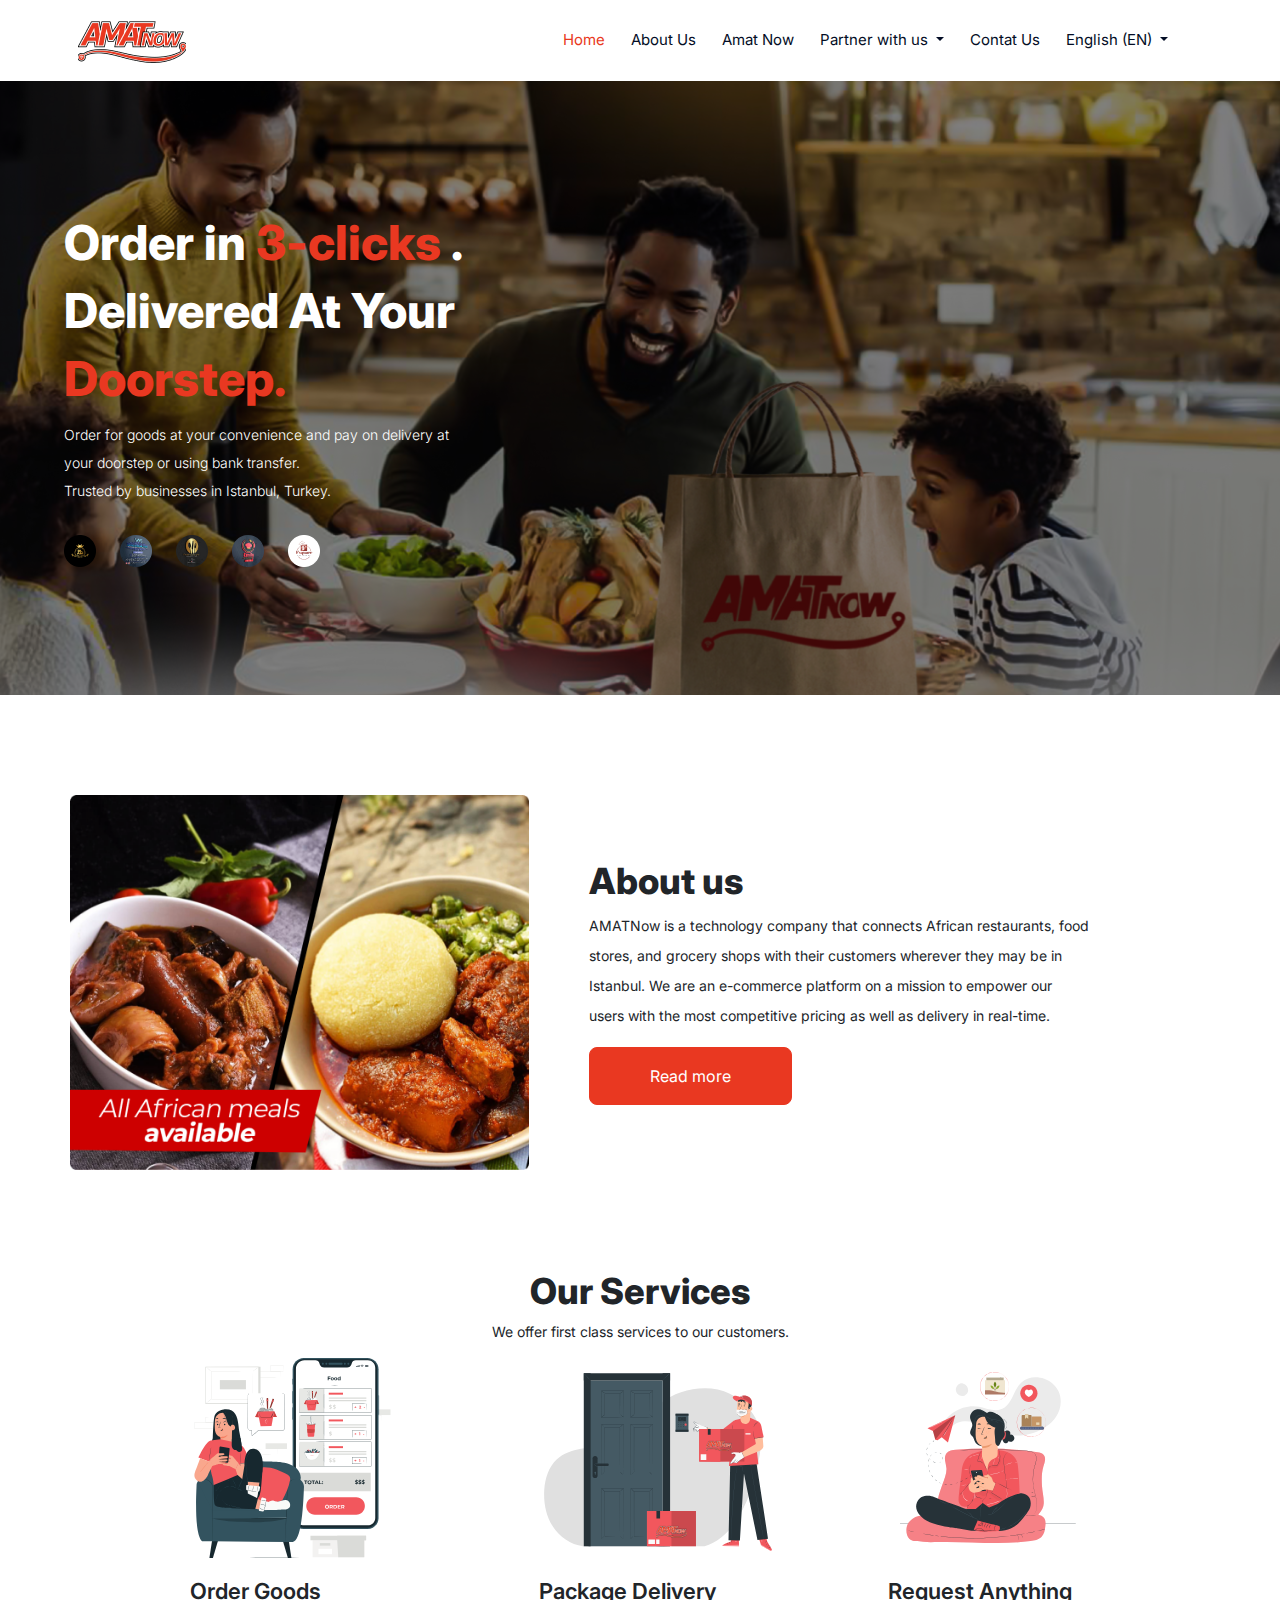
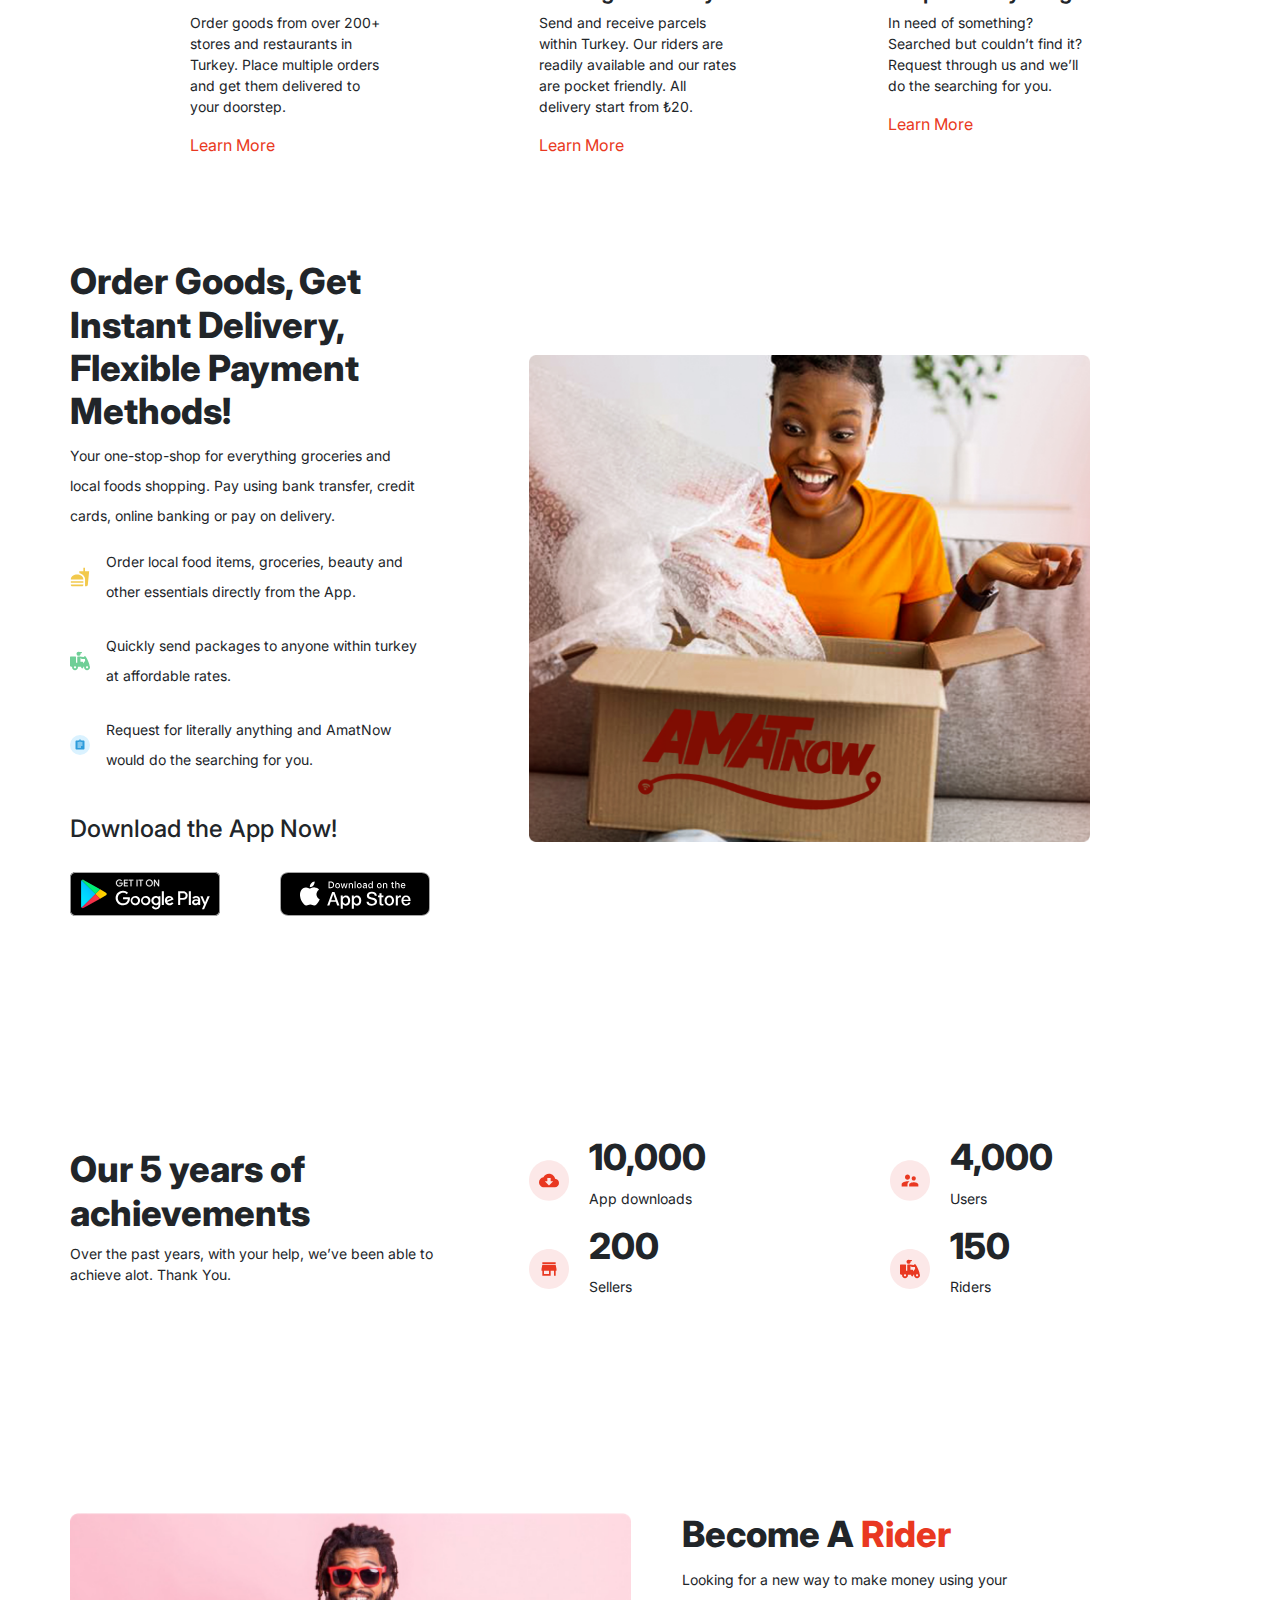
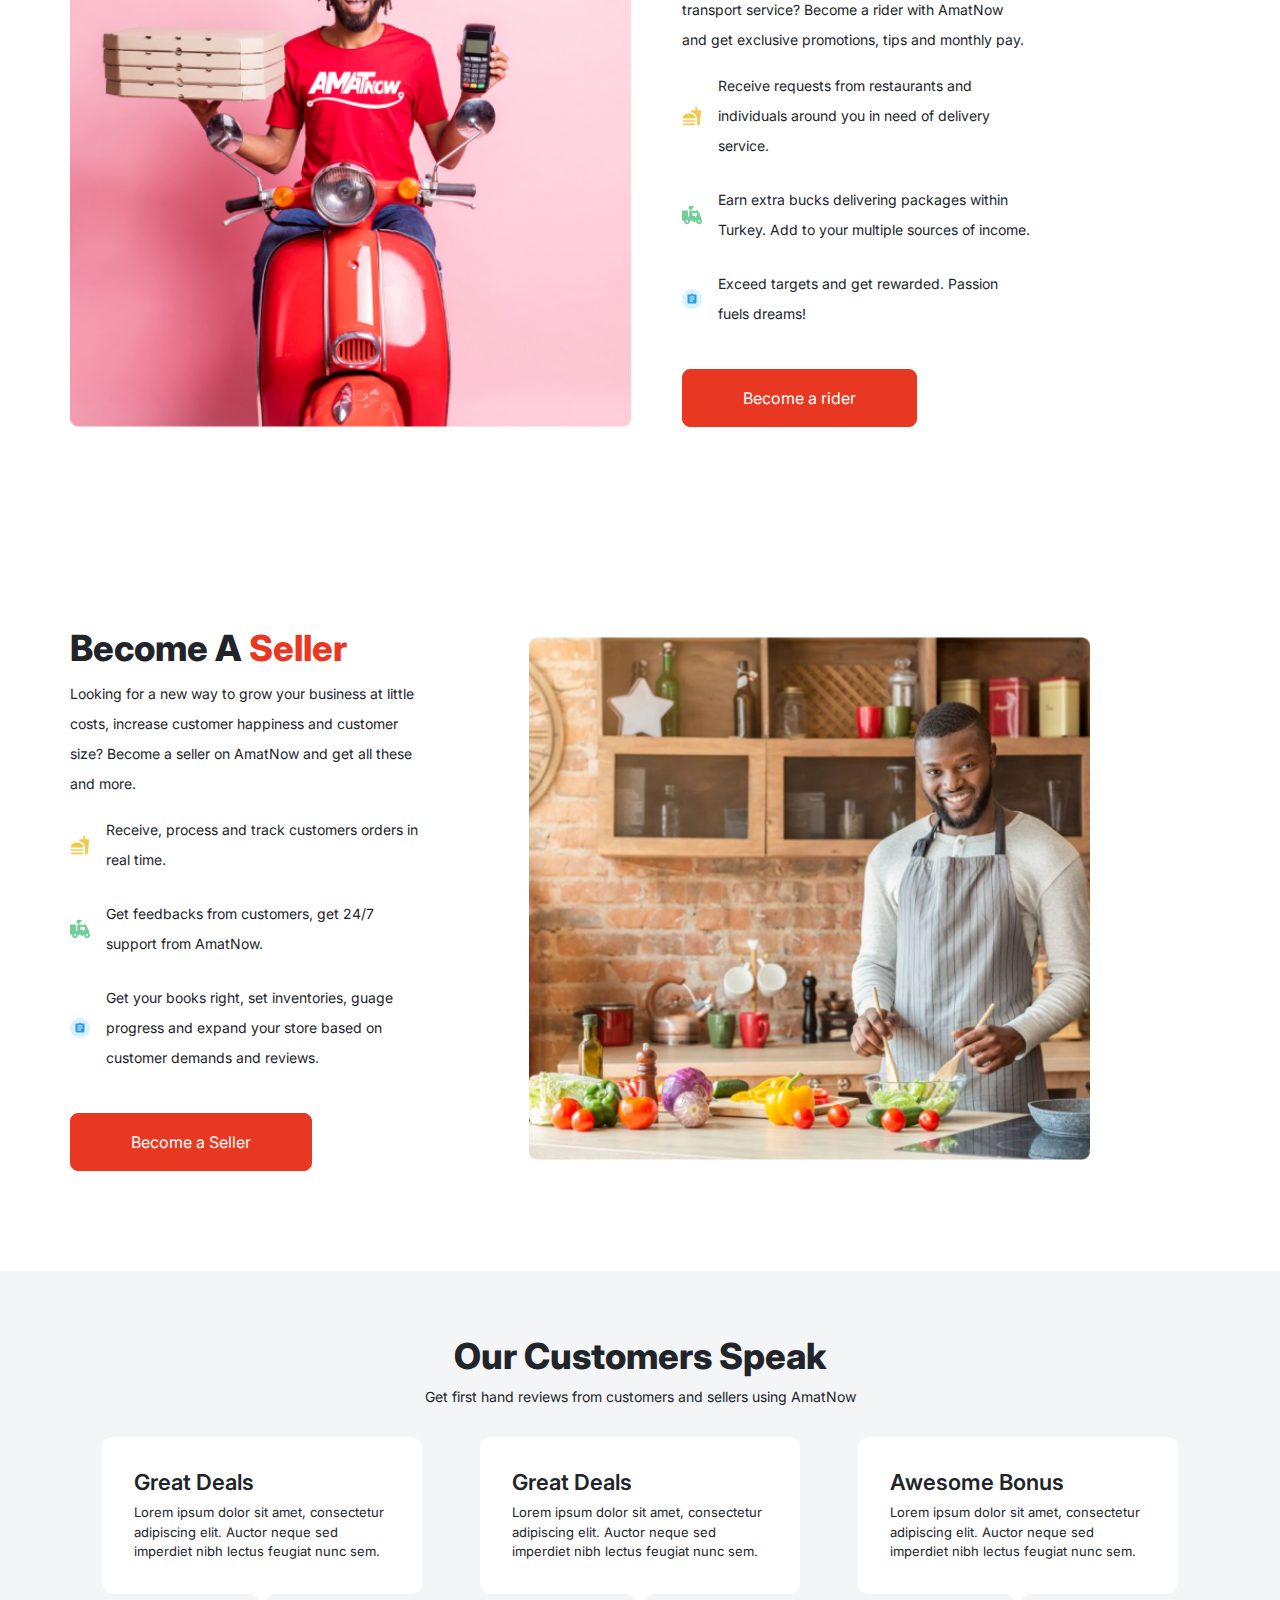
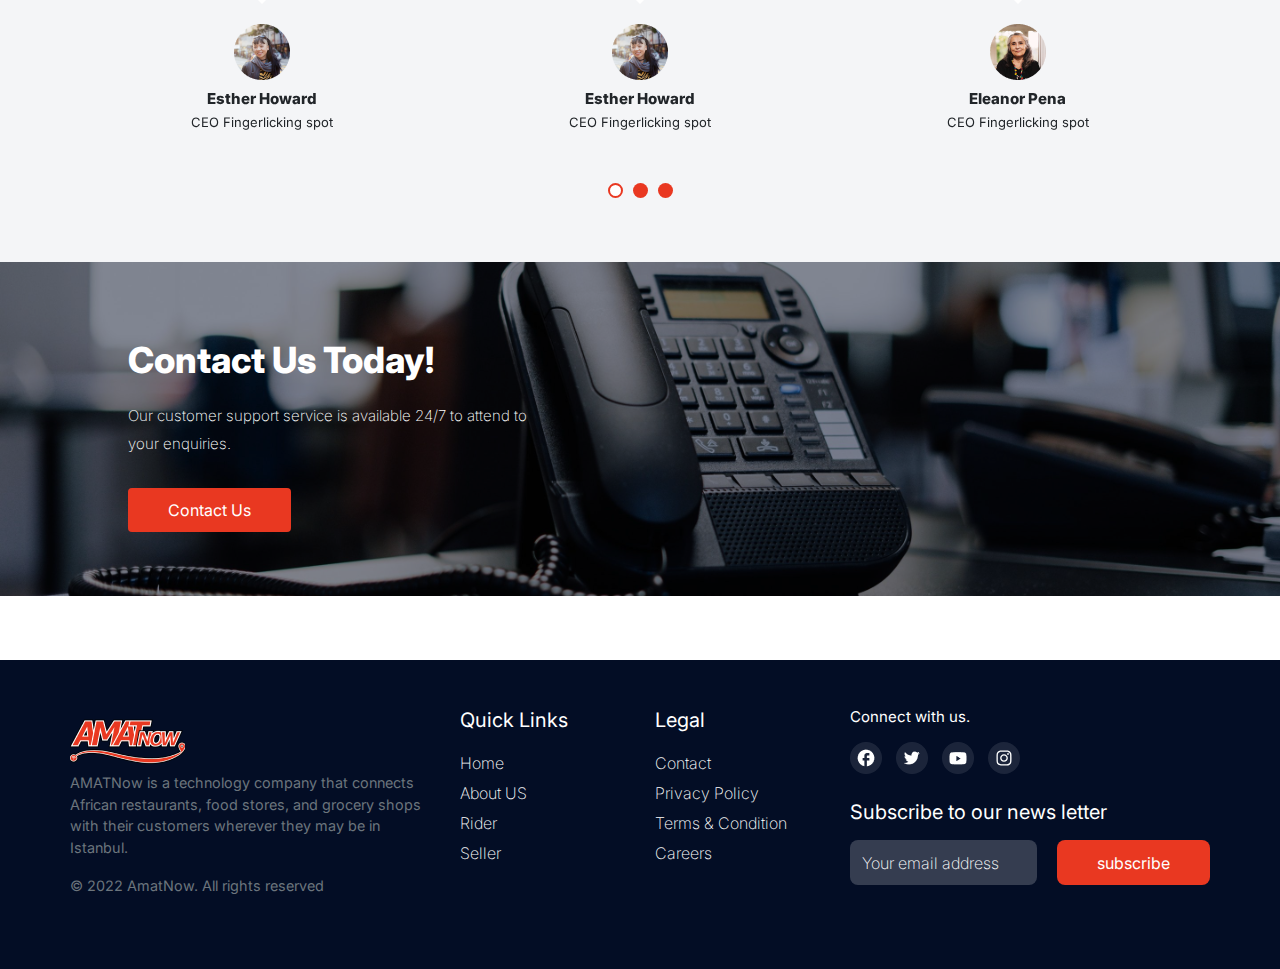
==== commit f8678dff: "made necessary changes" ====
--- a/index.html
+++ b/index.html
@@ -90,9 +90,14 @@
                 English (EN)
               </a>
               <div class="dropdown-menu" aria-labelledby="navbarDropdown">
-                <a class="dropdown-item" href="#">English</a>
-                <a class="dropdown-item" href="#">French</a>
-                <a class="dropdown-item" href="#">Spanish</a>
+                <a class="dropdown-item" href="#">
+                  <img src="./images/uk 2.png" alt="" />
+                  English
+                </a>
+                <a class="dropdown-item" href="#">
+                  <img src="./images/turkey 1.png" alt="" />
+                  Turkish
+                </a>
               </div>
             </li>
           </ul>
@@ -264,14 +269,14 @@
       </div>
       <div class="boxx">
         <div class="row1">
-          <div>
+          <div class="rw1">
             <img src="images/downloads-icon.svg" alt="" />
             <div>
               <h2>10,000</h2>
               <p>App downloads</p>
             </div>
           </div>
-          <div>
+          <div class="rw1">
             <img src="images/users-icon.svg" alt="" />
             <div>
               <h2>4,000</h2>
@@ -281,14 +286,14 @@
         </div>
 
         <div class="row1">
-          <div>
+          <div class="rw1">
             <img src="images/seller-icon.svg" alt="" />
             <div>
               <h2>200</h2>
               <p>Sellers</p>
             </div>
           </div>
-          <div>
+          <div class="rw1">
             <img src="images/riders-icon.svg" alt="" />
             <div>
               <h2>150</h2>
@@ -306,7 +311,7 @@
       <div>
         <h2>
           Become A
-          <span style="color: #e93821">Rider</span>
+          <span style="color: #e93821;">Rider</span>
         </h2>
         <p>
           Looking for a new way to make money using your transport service?
@@ -344,7 +349,7 @@
       <div>
         <h2>
           Become A
-          <span style="color: #e93821">Seller</span>
+          <span style="color: #e93821;">Seller</span>
         </h2>
         <p>
           Looking for a new way to grow your business at little costs, increase
@@ -377,7 +382,7 @@
 
     <section id="reviews " class="car-lg">
       <div>
-        <h2 style="text-align: center">Our Customers Speak</h2>
+        <h2 style="text-align: center;">Our Customers Speak</h2>
         <p class="sub-title">
           Get first hand reviews from customers and sellers using AmatNow
         </p>
@@ -468,7 +473,7 @@
 
     <section id="reviews " class="car-sm">
       <div>
-        <h2 style="text-align: center">Our Customers Speak</h2>
+        <h2 style="text-align: center;">Our Customers Speak</h2>
         <p class="sub-title">
           Get first hand reviews from customers and sellers using AmatNow.
         </p>
@@ -566,8 +571,8 @@
 
     <section id="contact">
       <div class="cont show">
-        <h2 style="text-align: left">Contact Us Today!</h2>
-        <p style="font-size: 15px; font-weight: 200">
+        <h2 style="text-align: left;">Contact Us Today!</h2>
+        <p style="font-size: 15px; font-weight: 200;">
           Our customer support service is available 24/7 to attend to your
           enquiries.
         </p>
--- a/css/home.css
+++ b/css/home.css
@@ -171,12 +171,12 @@
   justify-content: space-between;
 }
 
-.row1 > div {
-  display: flex;
-  width: 50%;
-  margin-right: 40px;
-  align-items: center;
-}
+.rw1{
+  display: flex;
+  min-width: 190px !important;
+  margin-right: 10px;
+}
+
 /* footer styling */
 footer {
   background-color: #030d25;
@@ -300,6 +300,18 @@
     align-items: center;
     padding: 50px 30px;
   }
+  .home-ach-1 img {
+    width: 40px;
+    margin-right: 10px;
+}
+  .home-ach-1 .row1 h2{
+    font-size: 25px;
+}
+
+.rw1 {
+  margin-right: 0px;
+}
+
   .boxx {
     max-width: 100%;
     text-align: left;
@@ -334,12 +346,12 @@
     padding-right: 30px;
   }
 
-  .row1 > div {
+  /* .row1 > div {
     display: flex;
     width: 80%;
     margin-right: 40px;
     align-items: center;
-  }
+  } */
 
   /* .row1:first-child{
     width: 80%;
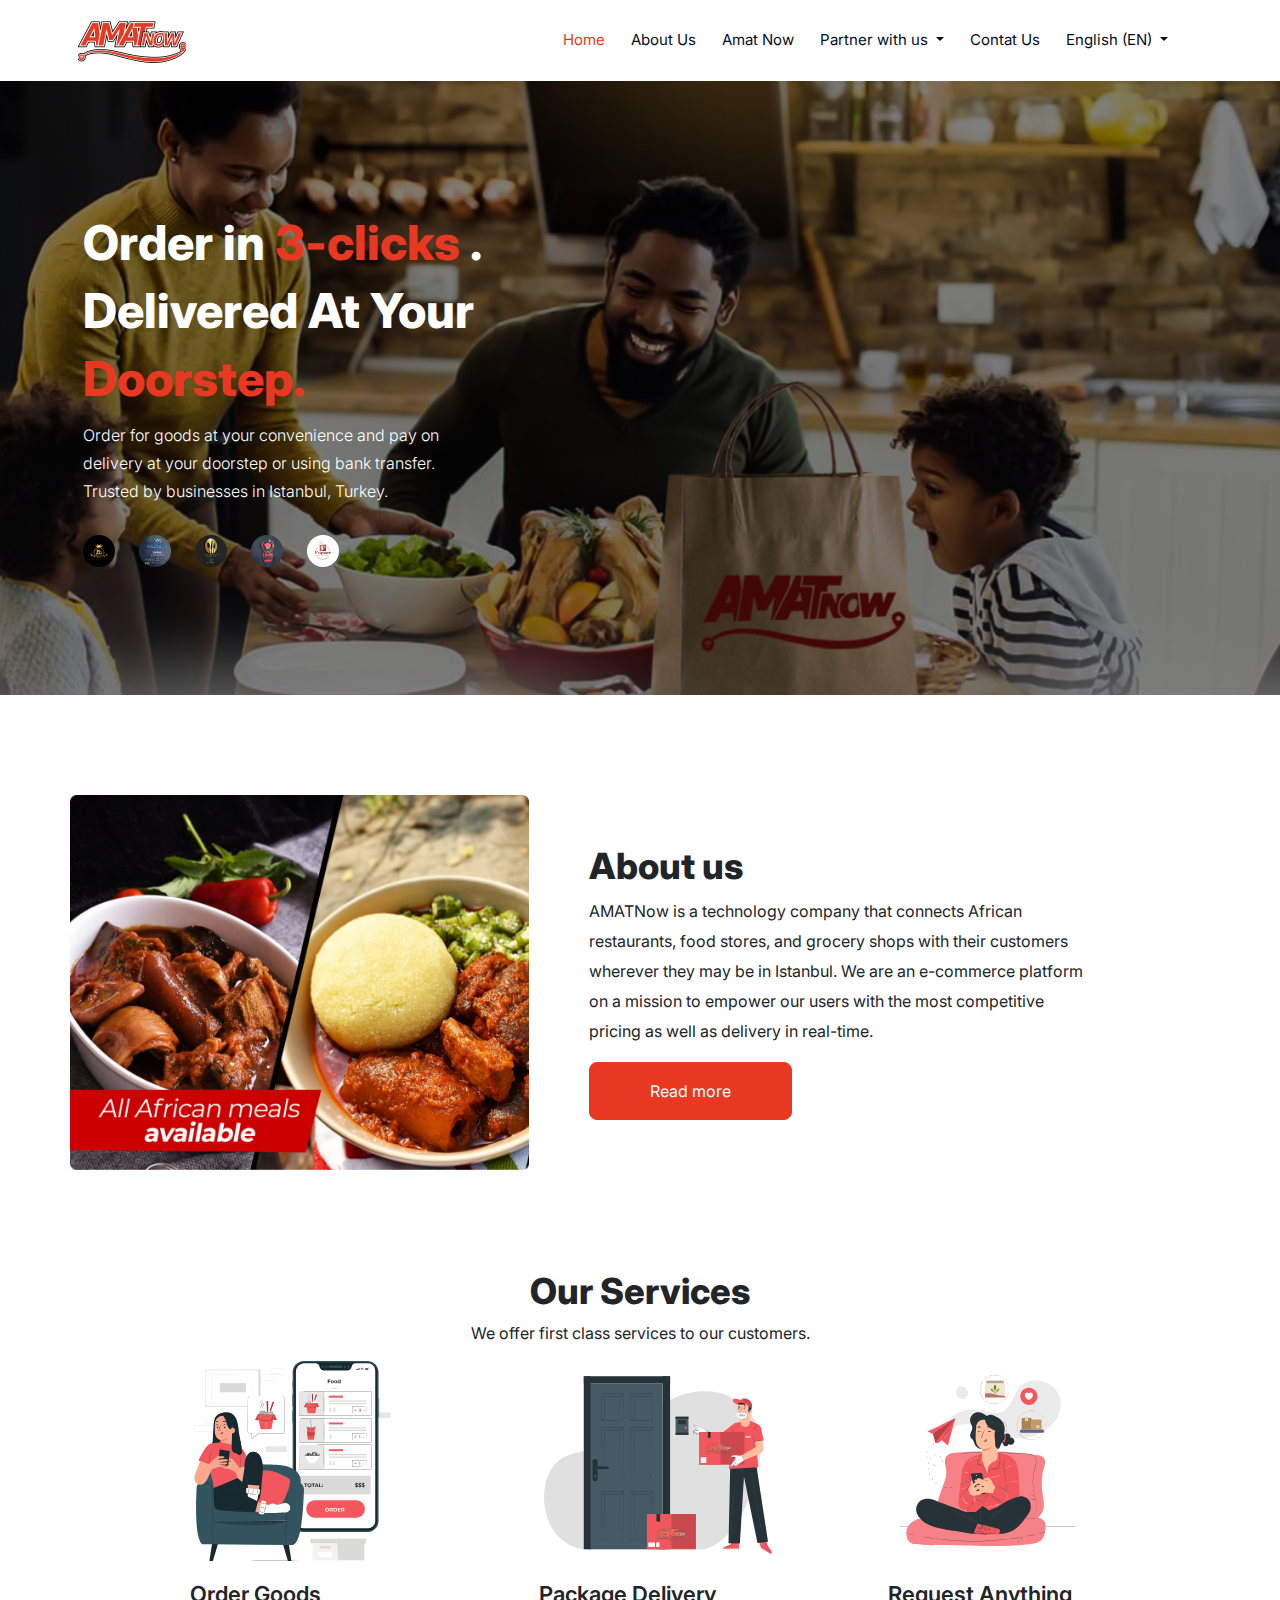
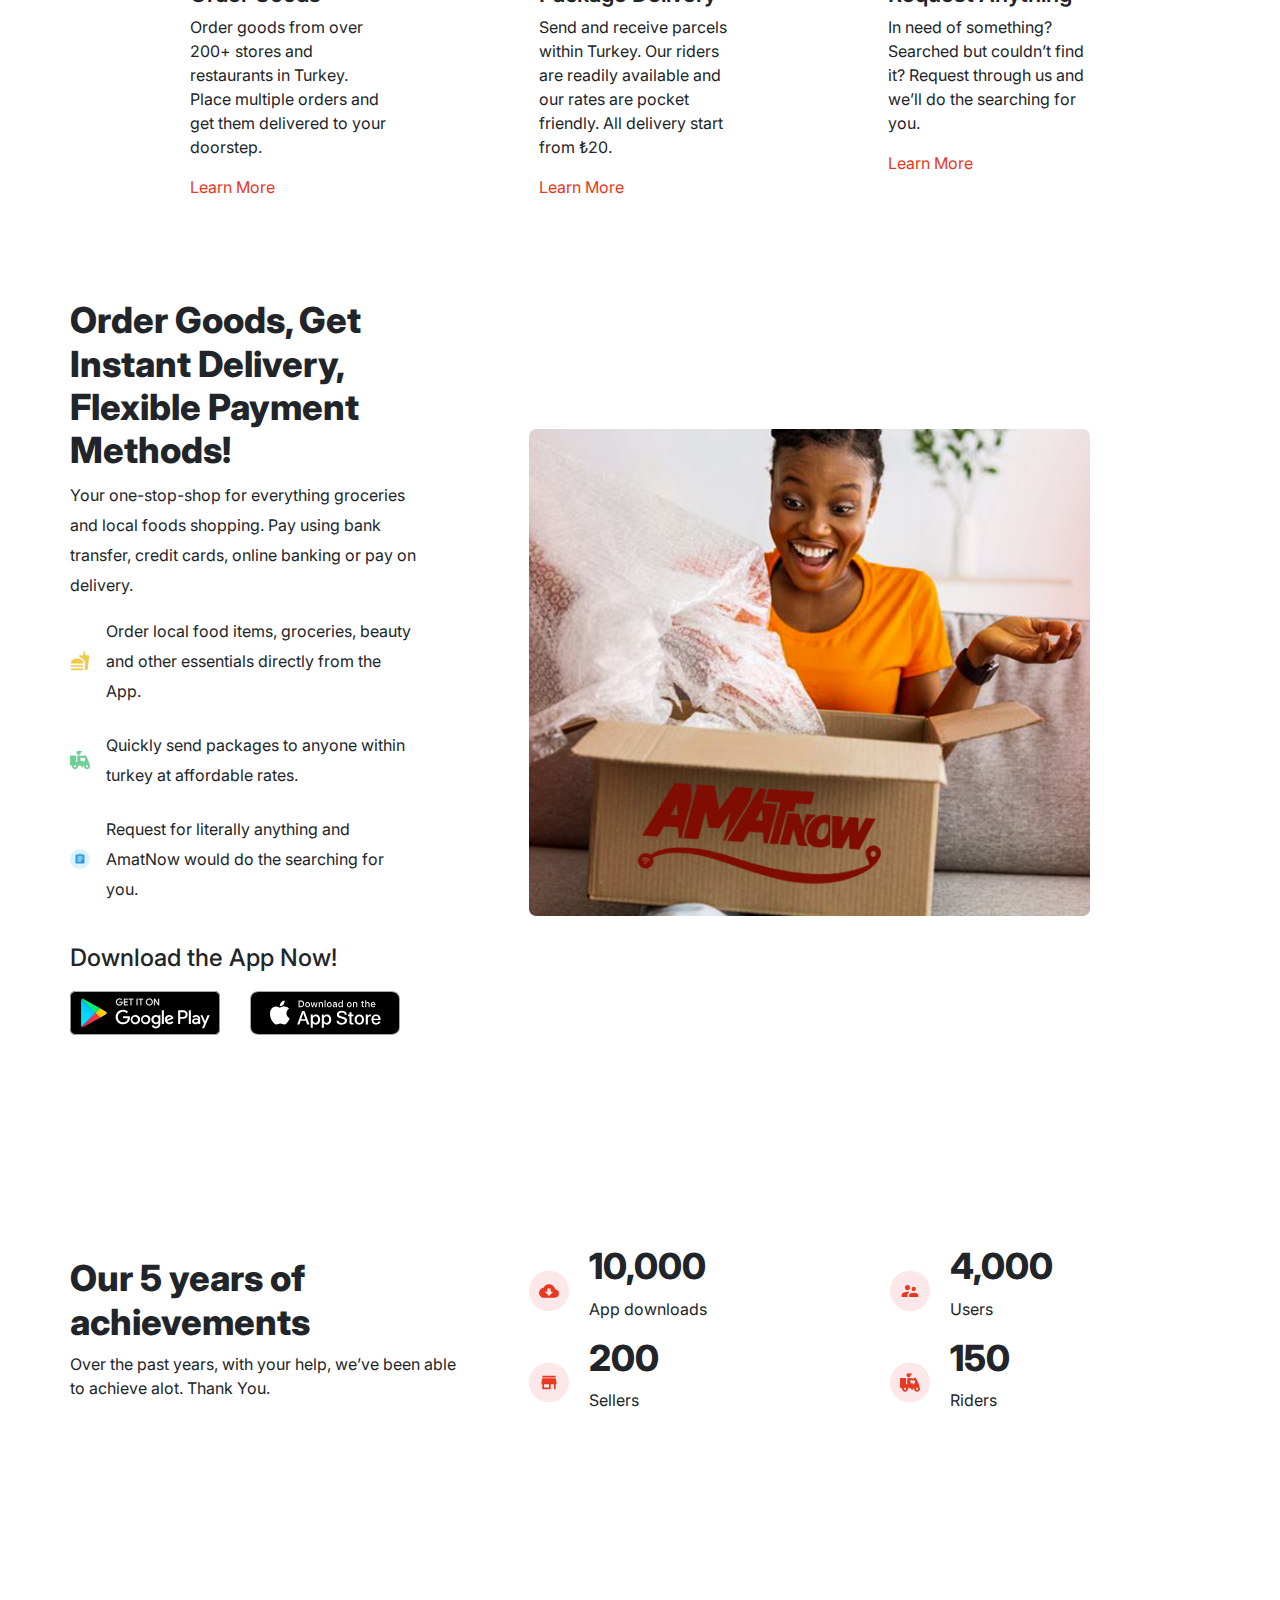
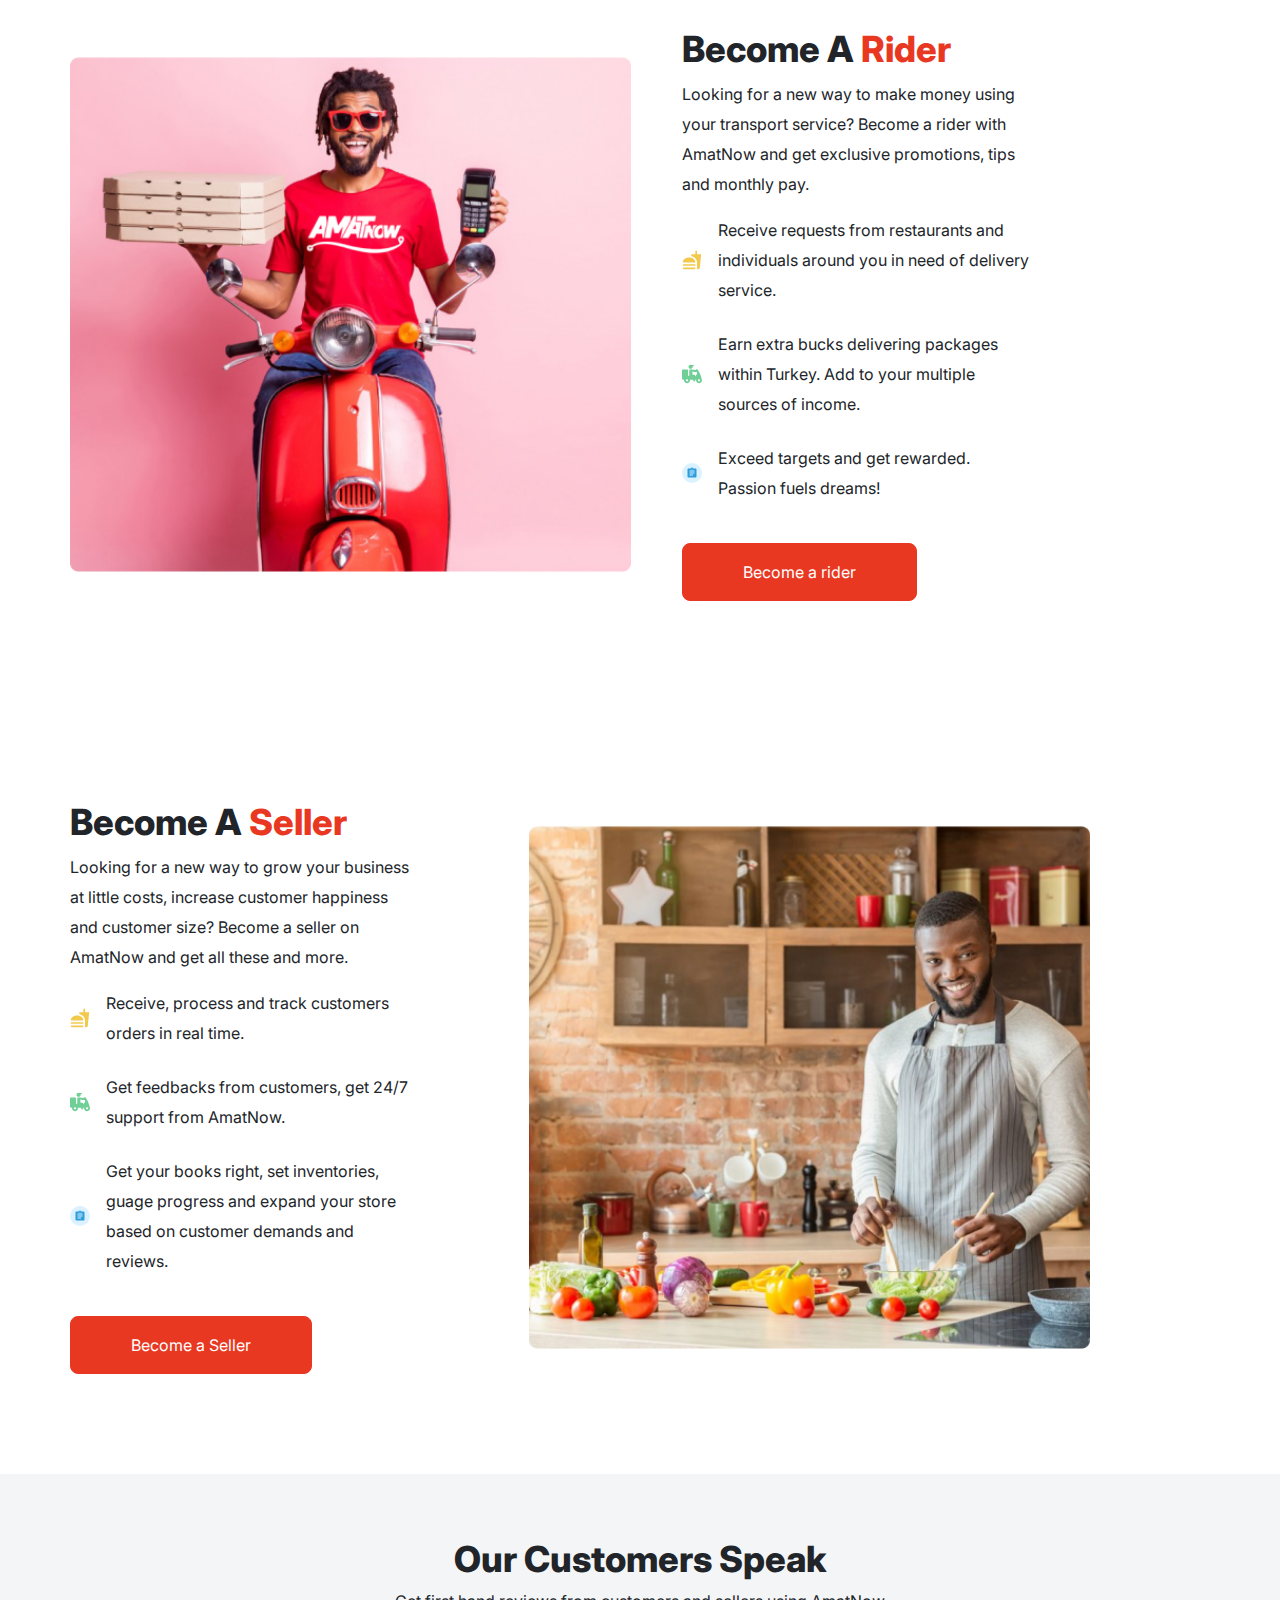
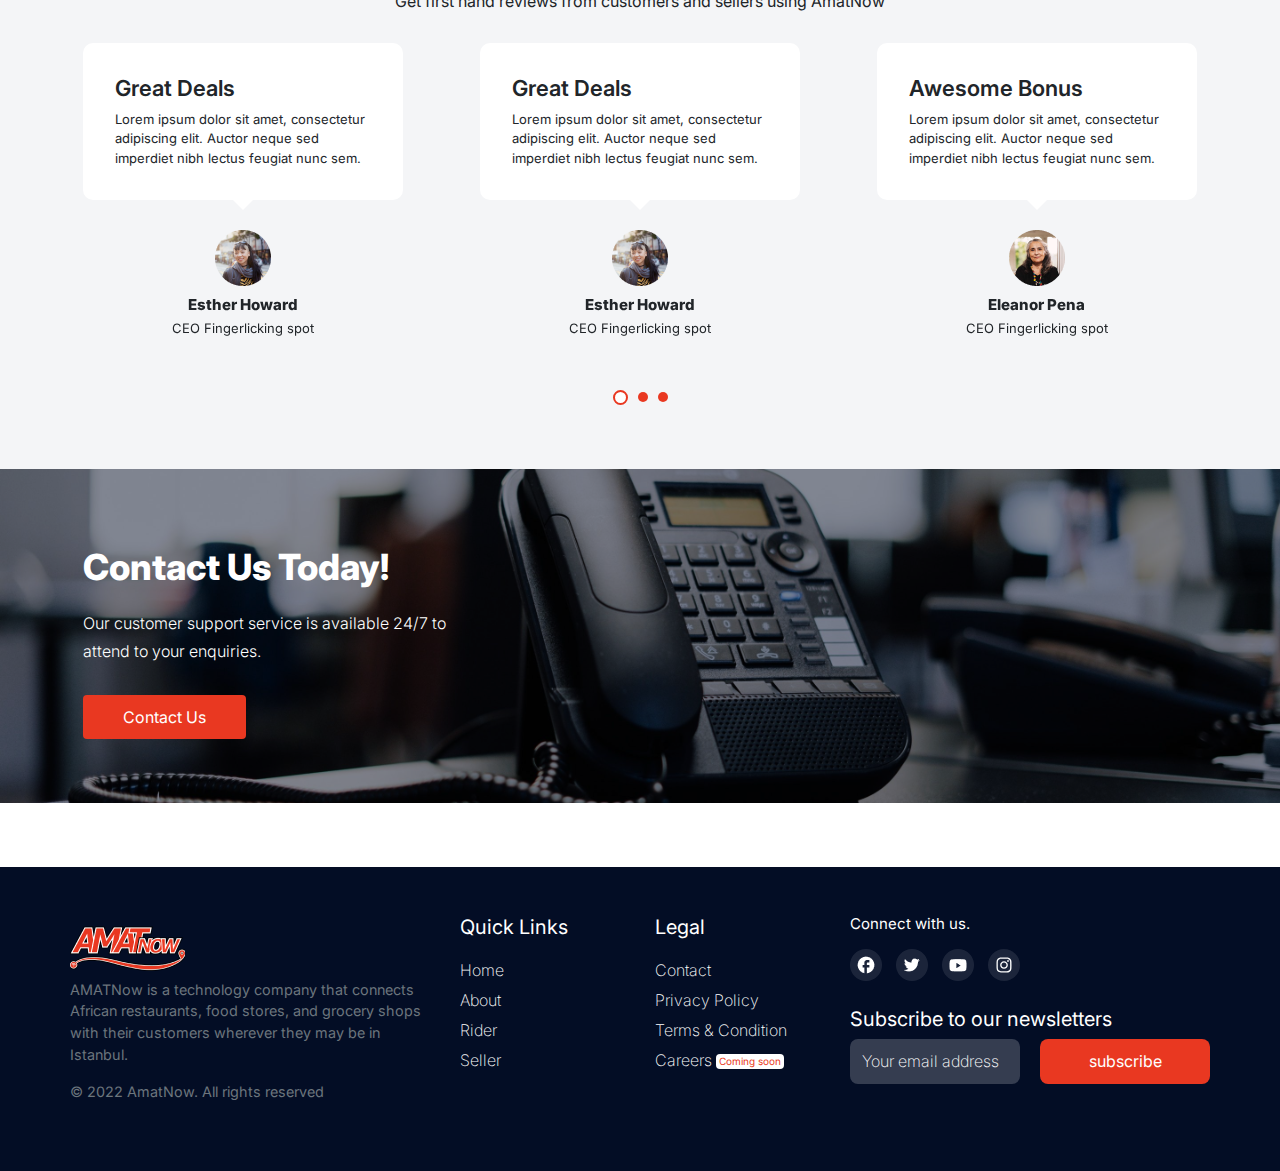
==== commit 32159cef: "push" ====
--- a/index.html
+++ b/index.html
@@ -572,7 +572,7 @@
     <section id="contact">
       <div class="cont show">
         <h2 style="text-align: left;">Contact Us Today!</h2>
-        <p style="font-size: 15px; font-weight: 200;">
+        <p>
           Our customer support service is available 24/7 to attend to your
           enquiries.
         </p>
@@ -596,22 +596,25 @@
               &copy; 2022 AmatNow. All rights reserved
             </p>
           </div>
-          <div class="col-lg-2 col-md-6 col-sm-6">
+          <div class="col-lg-2 col-6">
             <h5 class="text-white mb-3" class="links-header">Quick Links</h5>
             <ul class="list-unstyled text-muted">
               <li><a href="#" class="footer-links">Home</a></li>
-              <li><a href="#" class="footer-links">About US</a></li>
+              <li><a href="#" class="footer-links">About</a></li>
               <li><a href="#" class="footer-links">Rider</a></li>
               <li><a href="#" class="footer-links">Seller</a></li>
             </ul>
           </div>
-          <div class="col-lg-2 col-md-6 col-sm-6">
+          <div class="col-lg-2 col-6">
             <h5 class="text-white mb-3" class="links-header">Legal</h5>
             <ul class="list-unstyled text-muted">
               <li><a href="#" class="footer-links">Contact</a></li>
               <li><a href="#" class="footer-links">Privacy Policy</a></li>
               <li><a href="#" class="footer-links">Terms & Condition</a></li>
-              <li><a href="#" class="footer-links">Careers</a></li>
+              <li>
+                <a href="#" class="footer-links">Careers</a>
+                <button class="btn mybtn">Coming soon</button>
+              </li>
             </ul>
           </div>
           <div class="col-lg-4 col-md-6">
@@ -622,8 +625,8 @@
               <img src="./images/Youtube.png" alt="" />
               <img src="./images/instagram.svg" alt="" />
             </div>
-            <h5 class="text-white mb-3 mt-3" class="links-header">
-              Subscribe to our news letter
+            <h5 class="text-white mb-2 mt-3" class="links-header">
+              Subscribe to our newsletters
             </h5>
             <form action="#">
               <div class="input-group mb-3">
--- a/css/home.css
+++ b/css/home.css
@@ -9,7 +9,7 @@
 }
 
 .home-hero {
-  background: url("../images/homehero.png") !important;
+  background: url('../images/homehero.png') !important;
   background-size: cover !important;
   background-position: bottom !important;
   background-blend-mode: multiply !important;
@@ -35,7 +35,7 @@
   width: 45%;
 }
 
-.home-about div {
+.home-about > div {
   max-width: 55%;
   padding-left: 60px;
 }
@@ -96,7 +96,7 @@
   justify-content: space-between;
 }
 
-.home-cta-1 div {
+.home-cta-1 > div {
   max-width: 40%;
   padding-left: 0;
   padding-right: 60px;
@@ -130,16 +130,26 @@
 .cta-buttons {
   display: flex;
   align-items: center;
-  padding: 20px 0;
+  padding: 10px 0;
   margin: 0;
 }
 
 .cta-button {
-  margin-right: 150px;
+  margin-right: 30px;
+  padding: 0 !important;
+}
+
+#video {
+  width: 70vw;
+  margin: 0 auto;
+}
+
+#video video {
+  width: 100%;
 }
 
 .cta-button a img {
-  width: 150px;
+  width: 150px !important;
 }
 
 /* achievement styling */
@@ -171,7 +181,7 @@
   justify-content: space-between;
 }
 
-.rw1{
+.rw1 {
   display: flex;
   min-width: 190px !important;
   margin-right: 10px;
@@ -181,6 +191,14 @@
 footer {
   background-color: #030d25;
   color: #d9dbe1 !important;
+}
+
+footer .mybtn {
+  background-color: #fff !important;
+  font-size: 10px;
+  display: inline-block !important;
+  color: #e93821;
+  padding: 0px 3px !important;
 }
 
 footer .container {
@@ -223,6 +241,7 @@
   background-color: #e93821;
   color: #fff;
   border-radius: 8px !important;
+  width: 170px !important;
 }
 
 .caraa {
@@ -243,8 +262,7 @@
 .ctta {
   background-color: #fff9e5;
   min-width: 100%;
-  padding: 0;
-  padding-left: 5% !important;
+  padding: 0 6.5% !important;
   display: flex;
   align-items: center;
   margin: 100px 0;
@@ -258,9 +276,10 @@
 .work-wrap .img {
   width: 50%;
 }
+
 @media screen and (max-width: 760px) {
   .home-hero {
-    background: url("../images/homehero.png") !important;
+    background: url('../images/homehero.png') !important;
     background-size: cover !important;
     background-position: center !important;
     background-blend-mode: multiply !important;
@@ -280,37 +299,52 @@
   .home-about div {
     max-width: 100%;
     padding-top: 50px;
-    padding-left: 10px;
+    padding-left: 0px;
+    padding-right: 0px;
   }
   .container {
-    padding-left: 30px;
-    padding-right: 30px !important;
+    padding-left: 6.5%;
+    padding-right: 6.5% !important;
   }
   .cta-buttons {
     padding-top: 0 !important;
-    justify-content: space-between;
+    /* justify-content: space-between; */
   }
   .cta-button {
-    margin-right: 10px;
+    margin-right: 15px;
     padding: 0 !important;
   }
   .home-ach-1 {
     width: 100%;
     flex-direction: column;
     align-items: center;
-    padding: 50px 30px;
+    padding: 50px 6%;
   }
   .home-ach-1 img {
     width: 40px;
     margin-right: 10px;
-}
-  .home-ach-1 .row1 h2{
-    font-size: 25px;
-}
-
-.rw1 {
-  margin-right: 0px;
-}
+  }
+  .home-ach-1 .row1 h2 {
+    font-size: 18px;
+    margin-top: 0.5em;
+    margin-bottom: 0em;
+  }
+
+  .home-ach-1 .row1 p {
+    font-size: 14px;
+  }
+
+  #video {
+    width: 100vw;
+  }
+
+  #video video {
+    width: 100%;
+  }
+
+  .rw1 {
+    margin-right: 0px;
+  }
 
   .boxx {
     max-width: 100%;
@@ -318,7 +352,7 @@
   }
   .home-ach-1 .first {
     max-width: 100%;
-    padding-right: 60px;
+    padding-right: 0px;
   }
   .home-cta-1 h4 {
     font-weight: 700;
@@ -334,41 +368,27 @@
 
   .btn {
     display: block;
-    width: 170px !important;
-  }
-  /* .home-cta-1 div {
-    max-width: 100%;
-    padding-left: 0;
-    padding-right: 0px;
-  } */
+    /* width: 170px !important; */
+  }
+
   footer .container {
     padding-left: 30px;
     padding-right: 30px;
   }
 
-  /* .row1 > div {
-    display: flex;
-    width: 80%;
-    margin-right: 40px;
-    align-items: center;
-  } */
-
-  /* .row1:first-child{
-    width: 80%;
-  } */
-
   .pricing {
     width: 100%;
   }
   .ctta {
     flex-direction: column-reverse;
+    padding: 0;
     margin: 50px 0;
     width: 100%;
   }
 
   .ctta > div {
     width: 100%;
-    padding: 10px;
+    /* padding: 10px; */
   }
   .work-wrap {
     flex-direction: column-reverse;
@@ -386,7 +406,7 @@
     margin: auto;
   }
   .caraa {
-    padding-left: 30px !important;
+    padding-left: 6.5% !important;
     width: 100% !important;
     min-height: fit-content !important;
   }
@@ -418,7 +438,7 @@
     width: 80% !important ;
     height: 45px !important;
     padding: 10px;
-    margin: 20px 0px !important;
+    margin: 0px 0px 20px !important;
   }
 
   .caraa h2 {
--- a/css/seller.css
+++ b/css/seller.css
@@ -1,10 +1,9 @@
 .nav-brand {
   margin: 10px 5%;
-  /* width: 10px; */
 }
 
 body {
-  font-family: "Inter", sans-serif;
+  font-family: 'Inter', sans-serif;
 }
 
 nav {
@@ -47,7 +46,7 @@
     width: 50%;
   }
   .nav-brand {
-    margin: 10px 4%;
+    margin: 10px 3%;
   }
 
   .navbar-nav {
@@ -55,7 +54,7 @@
   }
 
   .navbar-toggler {
-    margin: 10px 2%;
+    margin: 10px 4%;
   }
 
   .mr-sm-5,
@@ -72,7 +71,7 @@
 
 #introduction {
   width: 100%;
-  background: url("../images/full.jpg");
+  background: url('../images/full.jpg');
   background-size: cover;
   background-position: bottom;
   background-blend-mode: multiply;
@@ -87,16 +86,17 @@
 }
 
 section {
-  padding: 10% 5%;
+  padding: 10% 6.5%;
 }
 
 p {
-  font-size: 14px;
+  font-size: 16px;
 }
 
 .btn {
   background-color: #e93821 !important;
   border: none !important;
+  outline: none;
   padding: 10px 40px !important;
   color: #ffffff;
 }
@@ -126,6 +126,10 @@
 }
 
 @media (max-width: 768px) {
+  section {
+    padding: 10% 6%;
+  }
+
   .intro h1 {
     font-weight: 800;
     font-size: 40px;
@@ -137,12 +141,14 @@
     font-size: 38px;
     line-height: 45px;
   }
+
   .head-txt p {
     font-size: 16px;
     line-height: 30px;
   }
 
   #introduction {
+    background-blend-mode: normal;
     height: 400px;
   }
 
@@ -300,12 +306,12 @@
   }
 }
 
-/* Ben */
+/* Beneits */
 
 #benefit {
   background: #fffbfb;
   position: static;
-  padding: 2% 10%;
+  padding: 4% 5%;
 }
 
 h2 {
@@ -319,13 +325,17 @@
 }
 
 @media (max-width: 768px) {
+  .col-md-12,
+  .col-lg-2 .col-lg-4 {
+    padding: 0 !important;
+  }
   h2 {
     font-weight: 800;
     font-size: 28px;
     line-height: 40px;
   }
   h3 {
-    font-size: 18px;
+    font-size: 16px;
     font-weight: 600;
   }
 }
@@ -337,6 +347,7 @@
   justify-content: space-between;
   flex-wrap: wrap;
   margin: 20px 0;
+  width: 90%;
 }
 
 .feat {
@@ -371,12 +382,21 @@
 }
 
 @media (max-width: 768px) {
+  .my-flex {
+    width: 100%;
+  }
+
+  .feat {
+    flex-direction: column;
+  }
+
   .feat .rnd {
     margin-right: 10px;
   }
 
   .feat img {
     width: 60px;
+    margin-bottom: 10px;
   }
 }
 
@@ -384,14 +404,14 @@
 
 #works {
   background-color: #fafafa;
-  padding: 2% 10%;
+  padding: 4% 5%;
 }
 
 .customers {
   display: flex;
   justify-content: space-between;
   padding: 40px 0;
-  width: 80%;
+  width: 60%;
   margin: 0 auto;
 }
 
@@ -415,17 +435,16 @@
 
 a {
   color: #e93821;
-  /* text-decoration: underline; */
 }
 
 #contact {
-  background: url("../images/ama-contact.jpg");
+  background: url('../images/ama-contact.jpg');
   background-position: center;
   background-repeat: no-repeat;
   background-size: cover;
   background-color: rgba(3, 13, 37, 0.5);
   background-blend-mode: multiply;
-  padding: 5% 10%;
+  padding: 5% 6.5%;
   color: #ffffff;
   margin-bottom: 5%;
 }
@@ -444,6 +463,9 @@
 }
 
 @media (max-width: 768px) {
+  #contact {
+    padding: 5% 6%;
+  }
   #contact h2 {
     font-size: 28px;
   }
@@ -456,7 +478,7 @@
 .car-lg,
 .car-sm {
   background-color: #f4f5f7;
-  padding: 5% 8%;
+  padding: 5% 6.5%;
 }
 
 .review {
@@ -522,15 +544,10 @@
   font-size: 30px;
 }
 
-.fa-check {
-  font-size: 0.7em;
-  color: #6fcf97;
-}
-
 .slibut {
-  width: 15px;
-  height: 15px;
-  margin: 0 5px;
+  width: 10px;
+  height: 10px;
+  margin: 2px 5px;
   border-radius: 50px;
   background-color: #e93821;
   border: #e93821;
@@ -539,6 +556,7 @@
 .carousel-indicators .active {
   width: 15px !important;
   height: 15px !important;
+  margin: 0 5px;
   background-color: #ffffff;
   border-radius: 50px;
   border: 2px solid #e93821;
@@ -549,7 +567,7 @@
 }
 
 .mycard {
-  margin: 30px auto;
+  margin: 30px 20px;
 }
 
 .car-lg {
@@ -560,9 +578,23 @@
   display: block;
 }
 
+.card-tit {
+  font-weight: 700;
+  font-size: 28px;
+}
+
 @media (max-width: 768px) {
   .car-lg {
     display: none;
+  }
+
+  .card-tit {
+    font-size: 18px !important;
+  }
+
+  .mycard {
+    width: 90%;
+    margin: 30px auto;
   }
 }
 
@@ -604,7 +636,50 @@
   display: none;
 }
 
-@media (max-width: 768px) {
+.price-sec {
+  width: 80%;
+  margin: auto;
+}
+
+.price-sec .card-text {
+  display: flex;
+}
+
+.price-sec span {
+  margin-left: 10px;
+}
+
+.price-sec .fa-check {
+  margin-top: 7px;
+  font-size: 0.8em;
+  color: #6fcf97;
+}
+
+.price-title {
+  font-size: 20px;
+}
+
+.price-card .btn {
+  margin-top: 30px;
+  margin-bottom: 30px;
+}
+
+.small {
+  font-size: 14px;
+}
+
+@media (max-width: 768px) {
+  .price-sec {
+    width: 100%;
+  }
+
+  .price-sec .mycard {
+    width: 100%;
+  }
+  .price-sec .px-5 {
+    padding: 2em !important;
+  }
+
   .head-title {
     text-align: center;
   }
@@ -623,12 +698,3 @@
     display: block;
   }
 }
-
-.pricing .btn {
-  margin-top: 30px;
-  margin-bottom: 30px;
-}
-
-.small {
-  font-size: 14px;
-}
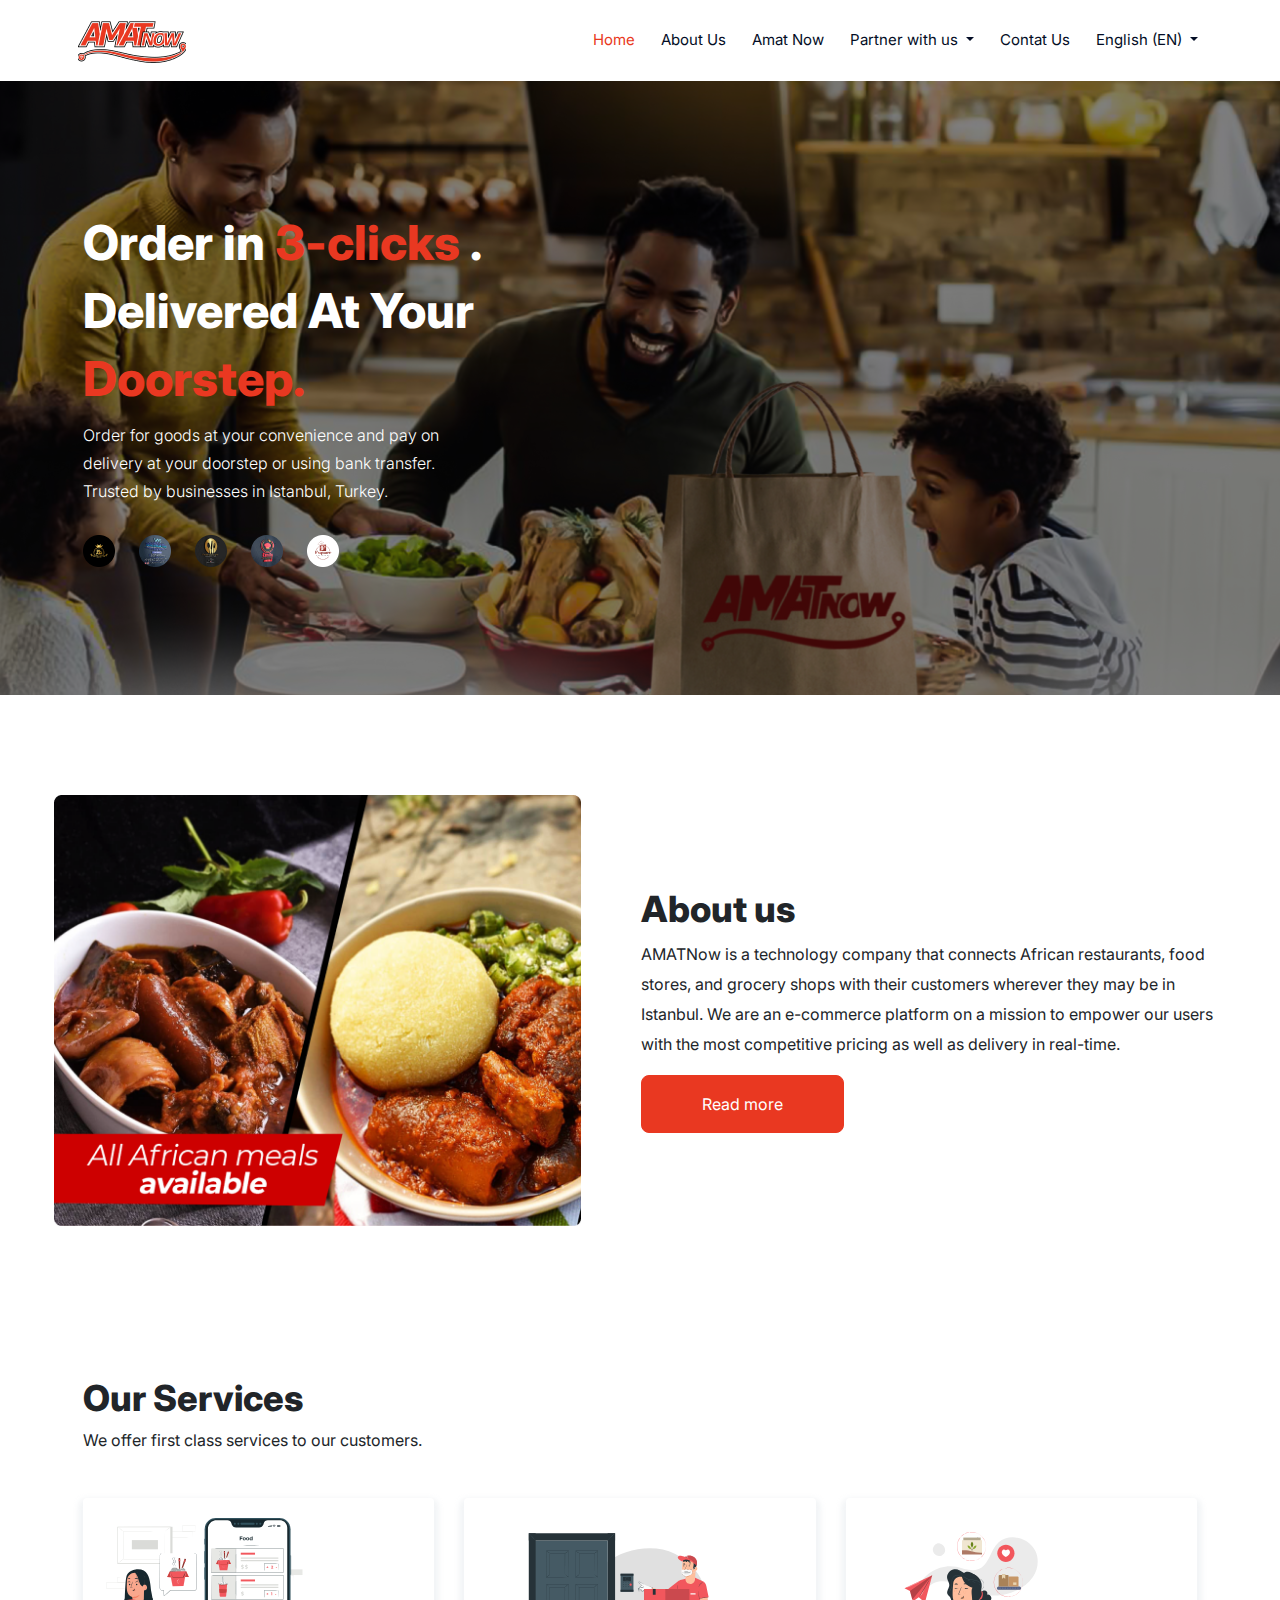
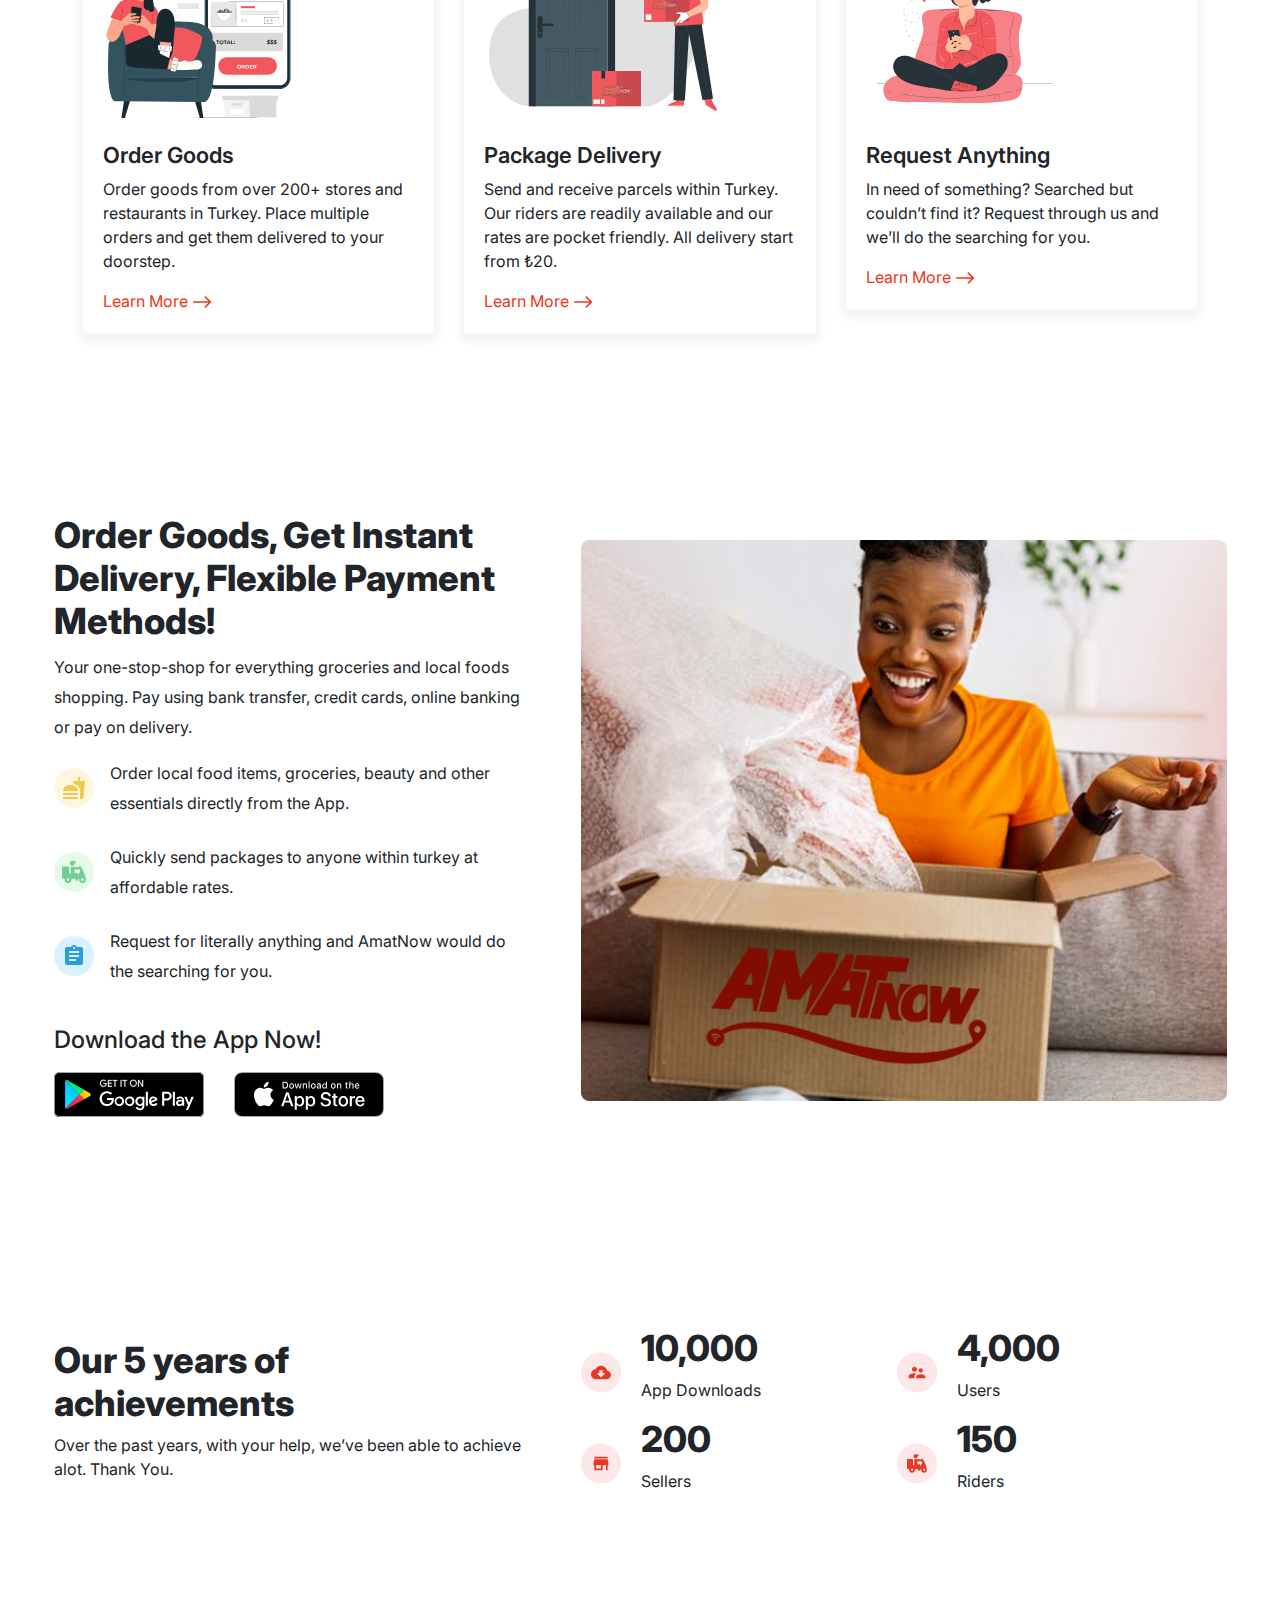
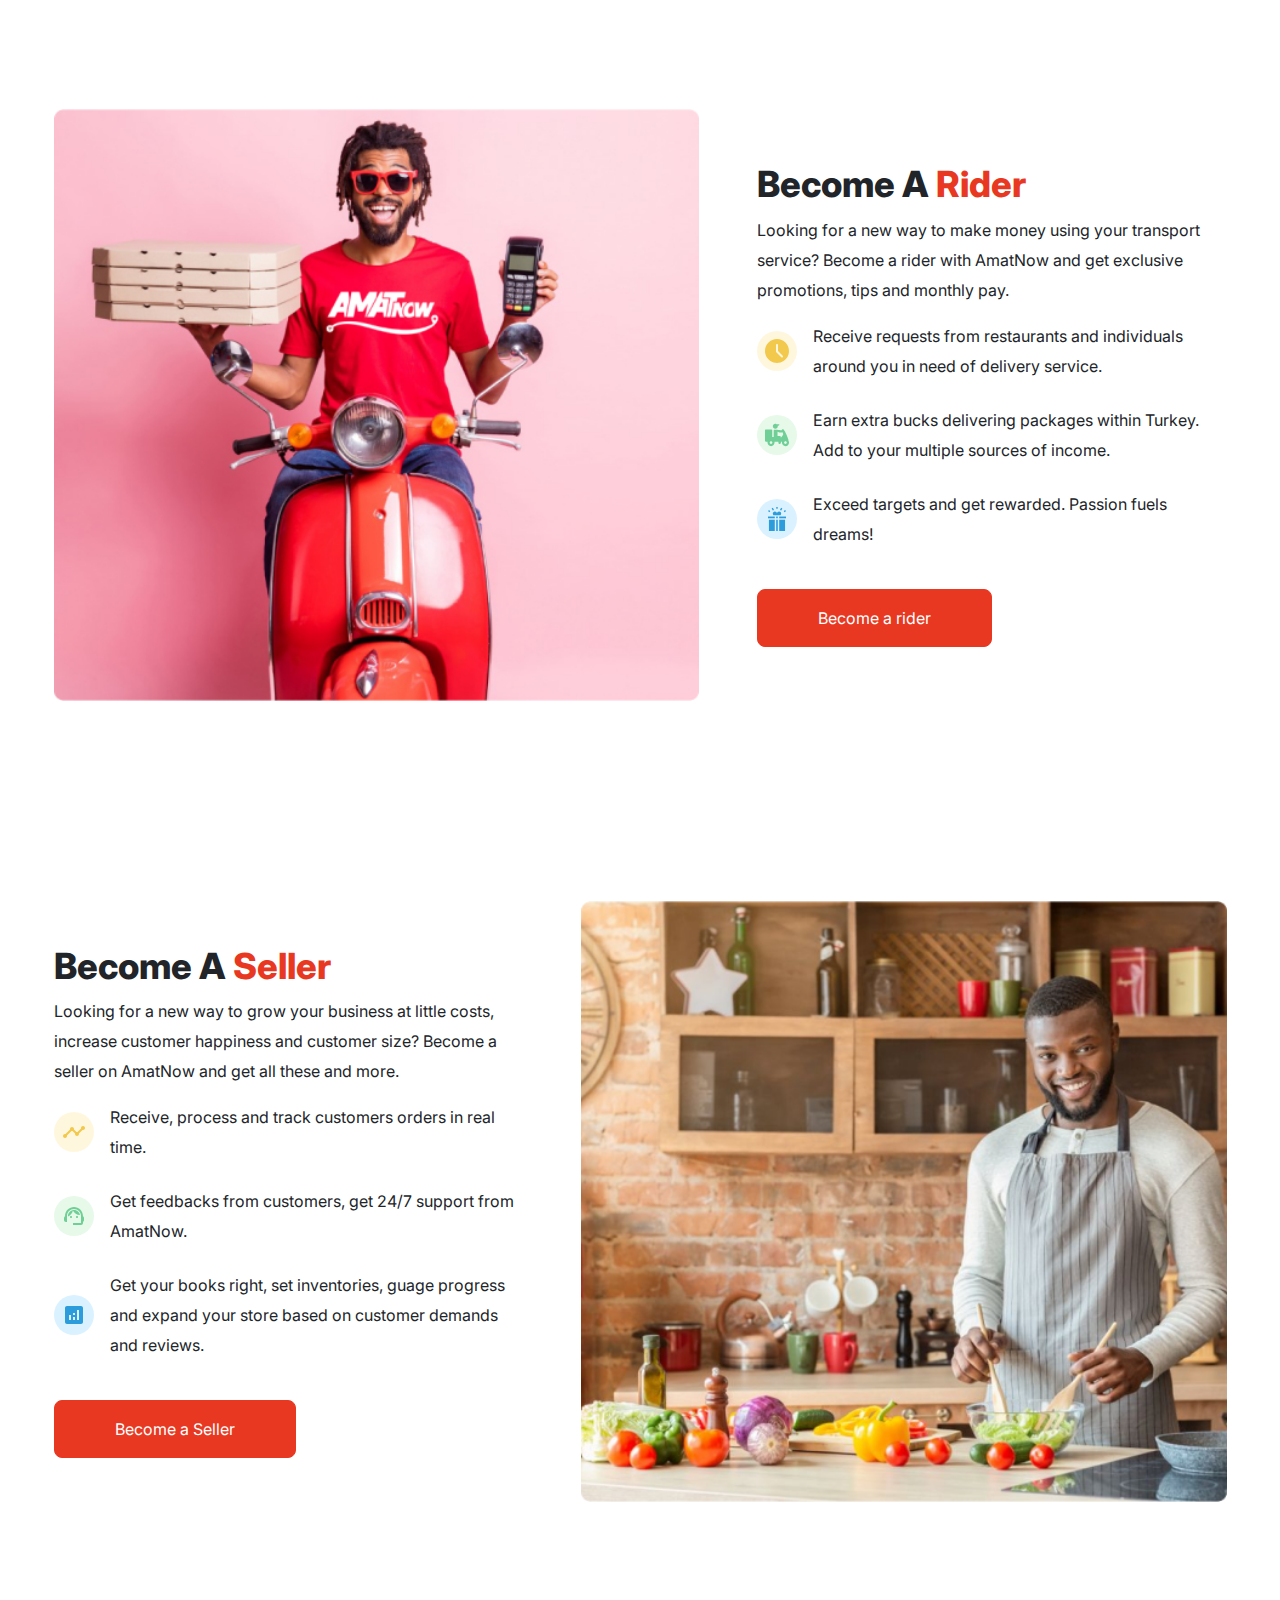
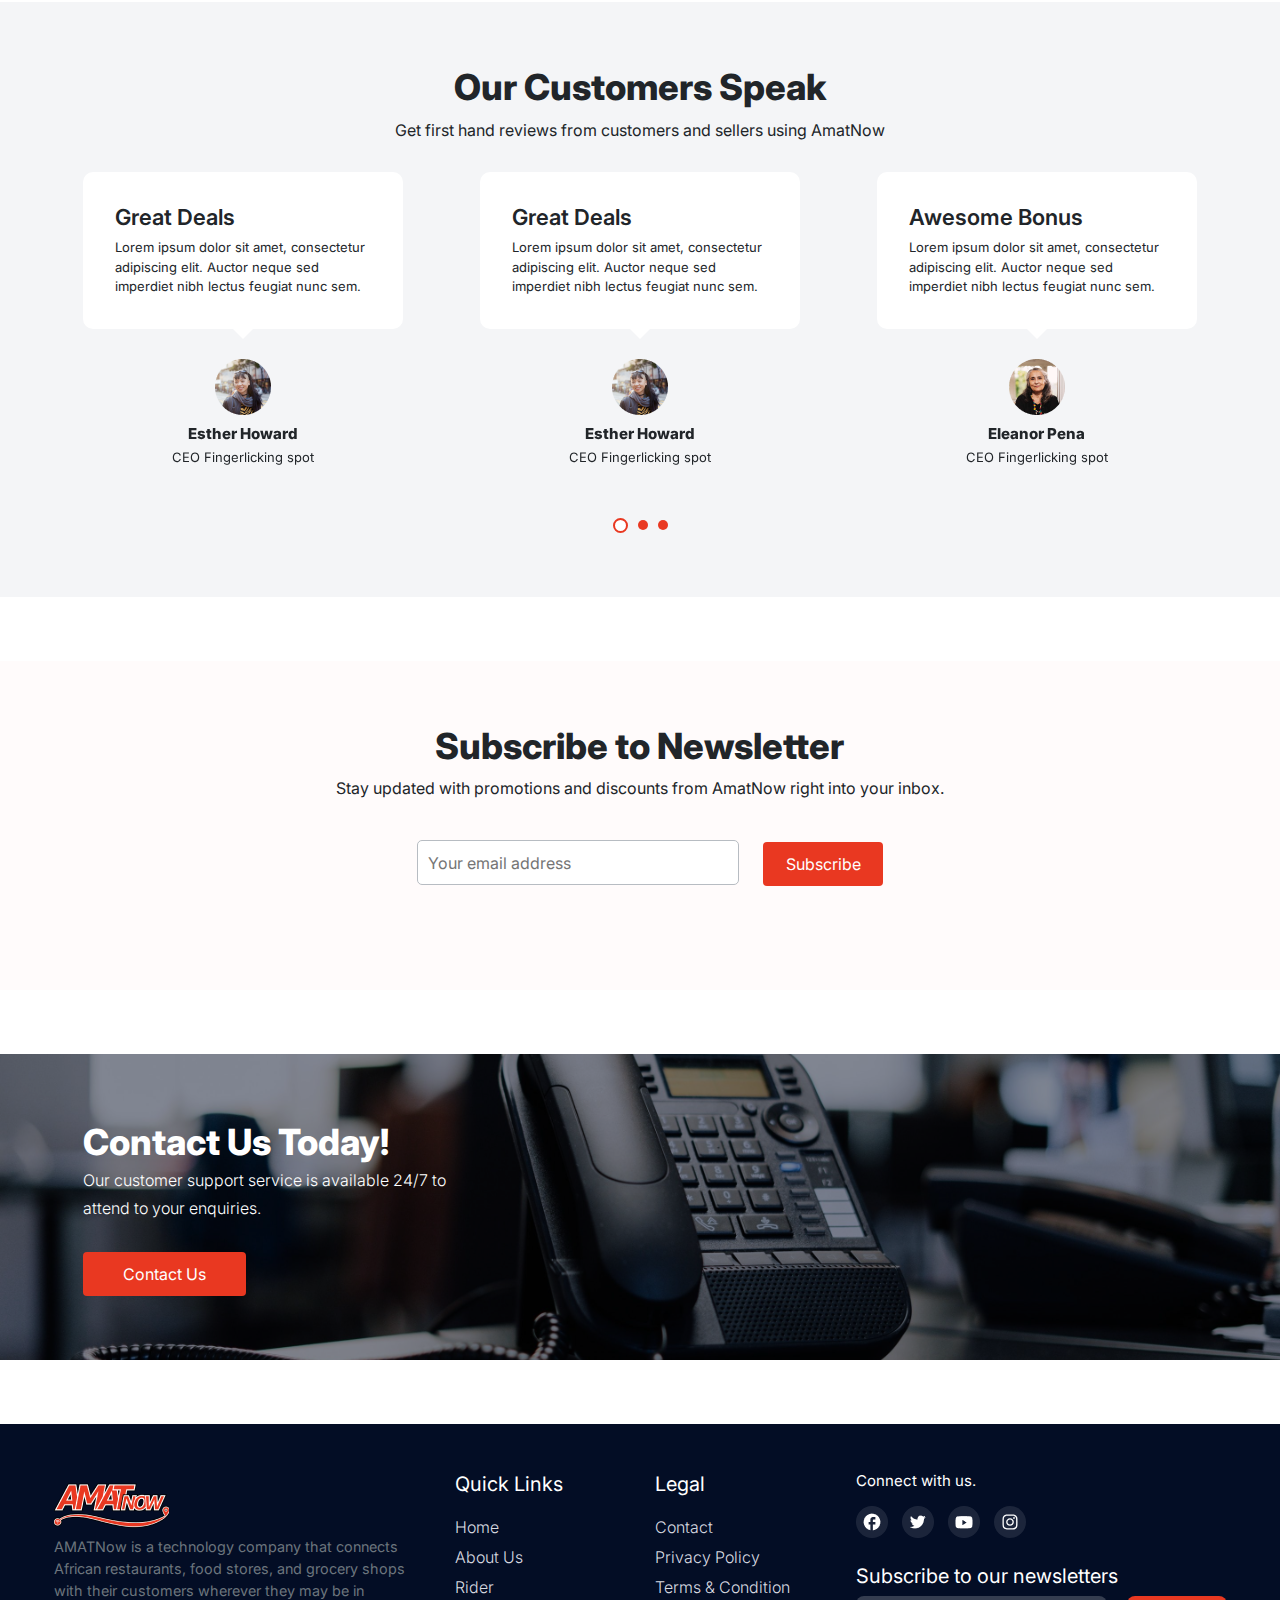
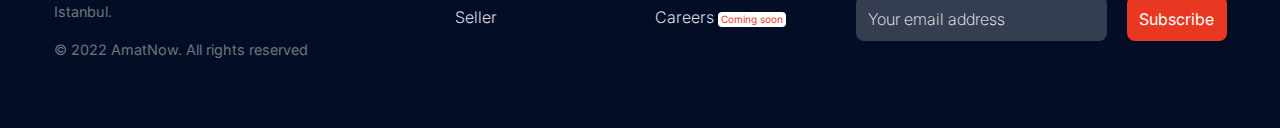
==== commit e061ea63: "revamp the site" ====
--- a/index.html
+++ b/index.html
@@ -40,7 +40,7 @@
           <img src="./images/amat logo.png" alt="logo" />
         </div>
         <button
-          class="navbar-toggler"
+          class="navbar-toggler collapsed"
           type="button"
           data-toggle="collapse"
           data-target="#navbarNav"
@@ -48,7 +48,9 @@
           aria-expanded="false"
           aria-label="Toggle navigation"
         >
-          <span class="navbar-toggler-icon"></span>
+          <span></span>
+          <span></span>
+          <span></span>
         </button>
         <div class="collapse navbar-collapse" id="navbarNav">
           <ul class="navbar-nav ml-auto mr-sm-5 nav-items-rt" id="rt">
@@ -72,8 +74,8 @@
                 Partner with us
               </a>
               <div class="dropdown-menu" aria-labelledby="navbarDropdown">
-                <a class="dropdown-item" href="seller.html">Become a seller</a>
-                <a class="dropdown-item" href="#">Warehousing</a>
+                <a class="dropdown-item" href="">Become a Rider</a>
+                <a class="dropdown-item" href="seller.html">Become a Seller</a>
               </div>
             </li>
             <li class="nav-item"><a class="nav-link" href="#">Contat Us</a></li>
@@ -162,60 +164,74 @@
     </div>
 
     <!-- Our service -->
-    <div class="home-service container">
+    <section id="service" class="">
       <h2>Our Services</h2>
       <p>We offer first class services to our customers.</p>
-      <div class="row">
-        <div class="col-md-3 service-card">
-          <div>
-            <img src="images/service-1.svg" alt="" />
-          </div>
-          <h3>Order Goods</h3>
-          <p>
-            Order goods from over 200+ stores and restaurants in Turkey. Place
-            multiple orders and get them delivered to your doorstep.
-          </p>
-          <a href="">
-            Learn More
-            <i class="fa fa-arrow-right"></i>
-          </a>
-        </div>
-        <div class="col-md-3 service-card">
-          <div>
-            <img src="images/service-2.svg" alt="" />
-          </div>
-          <h3>Package Delivery</h3>
-          <p>
-            Send and receive parcels within Turkey. Our riders are readily
-            available and our rates are pocket friendly. All delivery start from
-            ₺20.
-          </p>
-          <a href="">
-            Learn More
-            <i class="fa fa-arrow-right"></i>
-          </a>
-        </div>
-        <div class="col-md-3 mb-4 service-card">
-          <div>
-            <img src="images/service-3.svg" alt="" />
-          </div>
-          <h3>Request Anything</h3>
-          <p>
-            In need of something? Searched but couldn’t find it? Request through
-            us and we’ll do the searching for you.
-          </p>
-          <a href="">
-            Learn More
-            <i class="fa fa-arrow-right"></i>
-          </a>
-        </div>
-      </div>
-    </div>
+      <div class="row service">
+        <div class="col-md-12 col-lg-4">
+          <div class="card mycard">
+            <div class="card-body">
+              <div class="mb-4">
+                <img src="images/service-1.svg" alt="" />
+              </div>
+              <h3>Order Goods</h3>
+              <p>
+                Order goods from over 200+ stores and restaurants in Turkey.
+                Place multiple orders and get them delivered to your doorstep.
+              </p>
+              <a href="">
+                Learn More
+                <img src="images/arrow.svg" alt="" />
+              </a>
+            </div>
+          </div>
+        </div>
+        <div class="col-md-12 col-lg-4">
+          <div class="card mycard">
+            <div class="card-body">
+              <div class="mb-4">
+                <img src="images/service-2.svg" alt="" />
+              </div>
+              <h3>Package Delivery</h3>
+              <p>
+                Send and receive parcels within Turkey. Our riders are readily
+                available and our rates are pocket friendly. All delivery start
+                from ₺20.
+              </p>
+              <a href="">
+                Learn More
+                <img src="images/arrow.svg" alt="" />
+              </a>
+            </div>
+          </div>
+        </div>
+        <div class="col-md-12 col-lg-4">
+          <div class="card mycard">
+            <div class="card-body">
+              <div class="mb-4">
+                <img src="images/service-3.svg" alt="" />
+              </div>
+              <h3>Request Anything</h3>
+              <p>
+                In need of something? Searched but couldn’t find it? Request
+                through us and we’ll do the searching for you.
+              </p>
+              <a href="">
+                Learn More
+                <img src="images/arrow.svg" alt="" />
+              </a>
+            </div>
+          </div>
+        </div>
+      </div>
+    </section>
 
     <!-- Cta download section 1 -->
     <div class="container home-about home-cta-1 col-rev">
       <div>
-        <h2>Order Goods, Get Instant Delivery, Flexible Payment Methods!</h2>
+        <h2 class="ti">
+          Order Goods, Get Instant Delivery, Flexible Payment Methods!
+        </h2>
         <p>
           Your one-stop-shop for everything groceries and local foods shopping.
           Pay using bank transfer, credit cards, online banking or pay on
@@ -223,7 +239,7 @@
         </p>
         <ul>
           <li>
-            <img src="images/l1.svg" alt="" />
+            <img src="images/Frame 1500.svg " alt="" />
             <p>
               Order local food items, groceries, beauty and other essentials
               directly from the App.
@@ -231,14 +247,14 @@
           </li>
 
           <li>
-            <img src="images/l3.svg" alt="" />
+            <img src="images/Frame 1512.svg " alt="" />
             <p>
               Quickly send packages to anyone within turkey at affordable rates.
             </p>
           </li>
 
           <li>
-            <img src="images/l4.svg" alt="" />
+            <img src="images/Frame 1514.svg " alt="" />
             <p>
               Request for literally anything and AmatNow would do the searching
               for you.
@@ -273,7 +289,7 @@
             <img src="images/downloads-icon.svg" alt="" />
             <div>
               <h2>10,000</h2>
-              <p>App downloads</p>
+              <p>App Downloads</p>
             </div>
           </div>
           <div class="rw1">
@@ -320,7 +336,7 @@
         </p>
         <ul>
           <li>
-            <img src="images/l1.svg" alt="" />
+            <img src="images/Frame 1507.svg" alt="" />
             <p>
               Receive requests from restaurants and individuals around you in
               need of delivery service.
@@ -328,7 +344,7 @@
           </li>
 
           <li>
-            <img src="images/l3.svg" alt="" />
+            <img src="images/Frame 1512.svg " alt="" />
             <p>
               Earn extra bucks delivering packages within Turkey. Add to your
               multiple sources of income.
@@ -336,7 +352,7 @@
           </li>
 
           <li>
-            <img src="images/l4.svg" alt="" />
+            <img src="images/Frame 1508.svg " alt="" />
             <p>Exceed targets and get rewarded. Passion fuels dreams!</p>
           </li>
         </ul>
@@ -358,17 +374,17 @@
         </p>
         <ul>
           <li>
-            <img src="images/l1.svg" alt="" />
+            <img src="images/Frame 1509.svg" alt="" />
             <p>Receive, process and track customers orders in real time.</p>
           </li>
 
           <li>
-            <img src="images/l3.svg" alt="" />
+            <img src="images/Frame 1510.svg" alt="" />
             <p>Get feedbacks from customers, get 24/7 support from AmatNow.</p>
           </li>
 
           <li>
-            <img src="images/l4.svg" alt="" />
+            <img src="images/Frame 1511.svg" alt="" />
             <p>
               Get your books right, set inventories, guage progress and expand
               your store based on customer demands and reviews.
@@ -569,6 +585,20 @@
       </div>
     </section>
 
+    <section id="newsletter">
+      <div>
+        <h2 style="text-align: center;">Subscribe to Newsletter</h2>
+        <p>
+          Stay updated with promotions and discounts from AmatNow right into
+          your inbox.
+        </p>
+        <form action="">
+          <input type="email" placeholder="Your email address" />
+          <button class="btn newsbtn">Subscribe</button>
+        </form>
+      </div>
+    </section>
+
     <section id="contact">
       <div class="cont show">
         <h2 style="text-align: left;">Contact Us Today!</h2>
@@ -600,7 +630,7 @@
             <h5 class="text-white mb-3" class="links-header">Quick Links</h5>
             <ul class="list-unstyled text-muted">
               <li><a href="#" class="footer-links">Home</a></li>
-              <li><a href="#" class="footer-links">About</a></li>
+              <li><a href="#" class="footer-links">About Us</a></li>
               <li><a href="#" class="footer-links">Rider</a></li>
               <li><a href="#" class="footer-links">Seller</a></li>
             </ul>
@@ -642,7 +672,7 @@
                   id="button-addon2"
                   type="button"
                 >
-                  subscribe
+                  Subscribe
                 </button>
               </div>
             </form>
@@ -683,5 +713,6 @@
       integrity="sha384-wfSDF2E50Y2D1uUdj0O3uMBJnjuUD4Ih7YwaYd1iqfktj0Uod8GCExl3Og8ifwB6"
       crossorigin="anonymous"
     ></script>
+    <script src="js/menu.js"></script>
   </body>
 </html>
--- a/css/home.css
+++ b/css/home.css
@@ -17,9 +17,9 @@
   color: #ffffff !important;
   background-repeat: no-repeat !important;
 }
+
 .container {
-  padding-left: 120px;
-  padding-right: 120px !important;
+  max-width: 1173px !important ;
 }
 
 .py-4 {
@@ -65,29 +65,23 @@
 /* service section */
 .home-service {
   text-align: center;
-}
-.home-service .row {
-  justify-content: space-between;
-}
-
-.home-service .service-card {
+  padding: 0px !important;
+}
+
+#service {
+  padding: 4% 6.5%;
+}
+
+.service {
   text-align: left;
 }
+
+.service .mycard {
+  margin: 30px 0px;
+}
+
 .home-service h3 {
   margin-top: 20px;
-}
-.service-card a {
-  transition: ease 0.3s;
-  color: #e93821;
-}
-.service-card a:hover {
-  color: black;
-  transition: ease 0.3s;
-}
-.service-card div {
-  width: 100%;
-  text-align: center;
-  justify-content: center;
 }
 
 /* cta section 1 styling */
@@ -99,7 +93,7 @@
 .home-cta-1 > div {
   max-width: 40%;
   padding-left: 0;
-  padding-right: 60px;
+  /* padding-right: 60px; */
 }
 .home-cta-1 img {
   width: 55%;
@@ -120,7 +114,7 @@
   padding-bottom: 24px;
 }
 .home-cta-1 ul li img {
-  max-width: 20px;
+  max-width: 40px;
   margin-right: 16px;
 }
 .home-cta-1 ul li p {
@@ -141,6 +135,8 @@
 
 #video {
   width: 70vw;
+  padding-top: 5%;
+  padding-bottom: 5%;
   margin: 0 auto;
 }
 
@@ -177,6 +173,7 @@
 
 .row1 {
   display: flex;
+  width: 80%;
   align-items: center;
   justify-content: space-between;
 }
@@ -241,7 +238,8 @@
   background-color: #e93821;
   color: #fff;
   border-radius: 8px !important;
-  width: 170px !important;
+  width: 100px !important;
+  padding: 10px 10px !important;
 }
 
 .caraa {
@@ -308,7 +306,6 @@
   }
   .cta-buttons {
     padding-top: 0 !important;
-    /* justify-content: space-between; */
   }
   .cta-button {
     margin-right: 15px;
@@ -318,7 +315,7 @@
     width: 100%;
     flex-direction: column;
     align-items: center;
-    padding: 50px 6%;
+    padding: 0px 6%;
   }
   .home-ach-1 img {
     width: 40px;
@@ -341,13 +338,20 @@
   #video video {
     width: 100%;
   }
-
+  .row1 {
+    display: flex;
+    width: 100%;
+  }
   .rw1 {
+    display: flex;
+    min-width: 150px !important;
     margin-right: 0px;
   }
-
+  .service .mycard {
+    margin: 30px auto;
+  }
   .boxx {
-    max-width: 100%;
+    width: 100%;
     text-align: left;
   }
   .home-ach-1 .first {
@@ -359,7 +363,6 @@
   }
   .home-cta-1 img {
     width: 100%;
-    /* margin-top: 50px; */
   }
   .col-rev {
     padding-top: 0;
@@ -368,12 +371,11 @@
 
   .btn {
     display: block;
-    /* width: 170px !important; */
   }
 
   footer .container {
-    padding-left: 30px;
-    padding-right: 30px;
+    padding-left: 6%;
+    padding-right: 6%;
   }
 
   .pricing {
@@ -381,14 +383,17 @@
   }
   .ctta {
     flex-direction: column-reverse;
-    padding: 0;
+    padding: 20px !important;
     margin: 50px 0;
     width: 100%;
   }
 
+  .ti {
+    font-size: 24px;
+  }
+
   .ctta > div {
     width: 100%;
-    /* padding: 10px; */
   }
   .work-wrap {
     flex-direction: column-reverse;
@@ -437,7 +442,6 @@
   footer .newsletter-input {
     width: 80% !important ;
     height: 45px !important;
-    padding: 10px;
     margin: 0px 0px 20px !important;
   }
 
@@ -456,8 +460,8 @@
 }
 
 footer a {
-  color: #ffffff !important;
-  font-weight: 200;
+  /* color: #ffffff !important; */
+  font-weight: 300;
   line-height: 30px;
 }
 
--- a/css/seller.css
+++ b/css/seller.css
@@ -29,9 +29,10 @@
   padding: 0;
 }
 
-.navbar-nav {
+/* .navbar-nav {
   padding-right: 3%;
-}
+} */
+
 .nav-item {
   padding-right: 10px;
 }
@@ -451,8 +452,9 @@
 
 #contact h2 {
   font-weight: 800;
+  margin: 0;
   text-align: left;
-  line-height: 68px;
+  line-height: 48px;
   max-width: 600px;
 }
 
@@ -659,6 +661,10 @@
   font-size: 20px;
 }
 
+.price-card {
+  background: #fafafa;
+}
+
 .price-card .btn {
   margin-top: 30px;
   margin-bottom: 30px;
@@ -668,7 +674,56 @@
   font-size: 14px;
 }
 
+#newsletter {
+  padding: 5%;
+  margin: 5% 0;
+  background: #fffbfb;
+  text-align: center;
+}
+
+#newsletter div {
+  width: 70%;
+  margin: 0% auto;
+}
+
+#newsletter form {
+  margin: 40px auto;
+}
+
+#newsletter input {
+  width: 40%;
+  height: 45px;
+  border: 1px solid #b7bcc2;
+  border-radius: 5px;
+  margin: 0px 20px;
+}
+
+#newsletter .newsbtn {
+  display: inline-block;
+  width: 120px;
+  padding: 10px 0px !important ;
+}
+
+input {
+  padding: 10px;
+}
+
 @media (max-width: 768px) {
+  #newsletter div {
+    width: 100%;
+    margin: 0% auto;
+  }
+
+  #newsletter form {
+    text-align: left !important;
+  }
+
+  #newsletter input {
+    width: 60%;
+    margin: 0px 10px 0 0;
+    text-align: left !important;
+  }
+
   .price-sec {
     width: 100%;
   }
@@ -698,3 +753,59 @@
     display: block;
   }
 }
+
+/* NAVIGATION MENU STYLING */
+
+/* Define the shape and color of the hamburger lines */
+.navbar-toggler span {
+  display: block;
+  background-color: #4f4f4f;
+  height: 3px;
+  width: 25px;
+  margin-top: 5px;
+  margin-bottom: 5px;
+  position: relative;
+  left: 0;
+  opacity: 1;
+  transition: all 0.35s ease-out;
+  transform-origin: center left;
+}
+
+/* top line needs a little padding */
+.navbar-toggler span:nth-child(1) {
+  margin-top: 0.3em;
+}
+
+/**
+ * Animate collapse into X.
+ */
+
+/* top line rotates 45 degrees clockwise and moves up and in a bit to close the center of the X in the center of the button */
+.navbar-toggler:not(.collapsed) span:nth-child(1) {
+  transform: translate(15%, -33%) rotate(45deg);
+}
+/* center line goes transparent */
+.navbar-toggler:not(.collapsed) span:nth-child(2) {
+  opacity: 0;
+}
+/* bottom line rotates 45 degrees counter clockwise, in, and down a bit to close the center of the X in the center of the button  */
+.navbar-toggler:not(.collapsed) span:nth-child(3) {
+  transform: translate(15%, 33%) rotate(-45deg);
+}
+
+/**
+ * Animate collapse open into hamburger menu
+ */
+
+/* top line moves back to initial position and rotates back to 0 degrees */
+.navbar-toggler span:nth-child(1) {
+  transform: translate(0%, 0%) rotate(0deg);
+}
+/* middle line goes back to regular color and opacity */
+.navbar-toggler span:nth-child(2) {
+  opacity: 1;
+}
+/* bottom line goes back to initial position and rotates back to 0 degrees */
+.navbar-toggler span:nth-child(3) {
+  transform: translate(0%, 0%) rotate(0deg);
+}
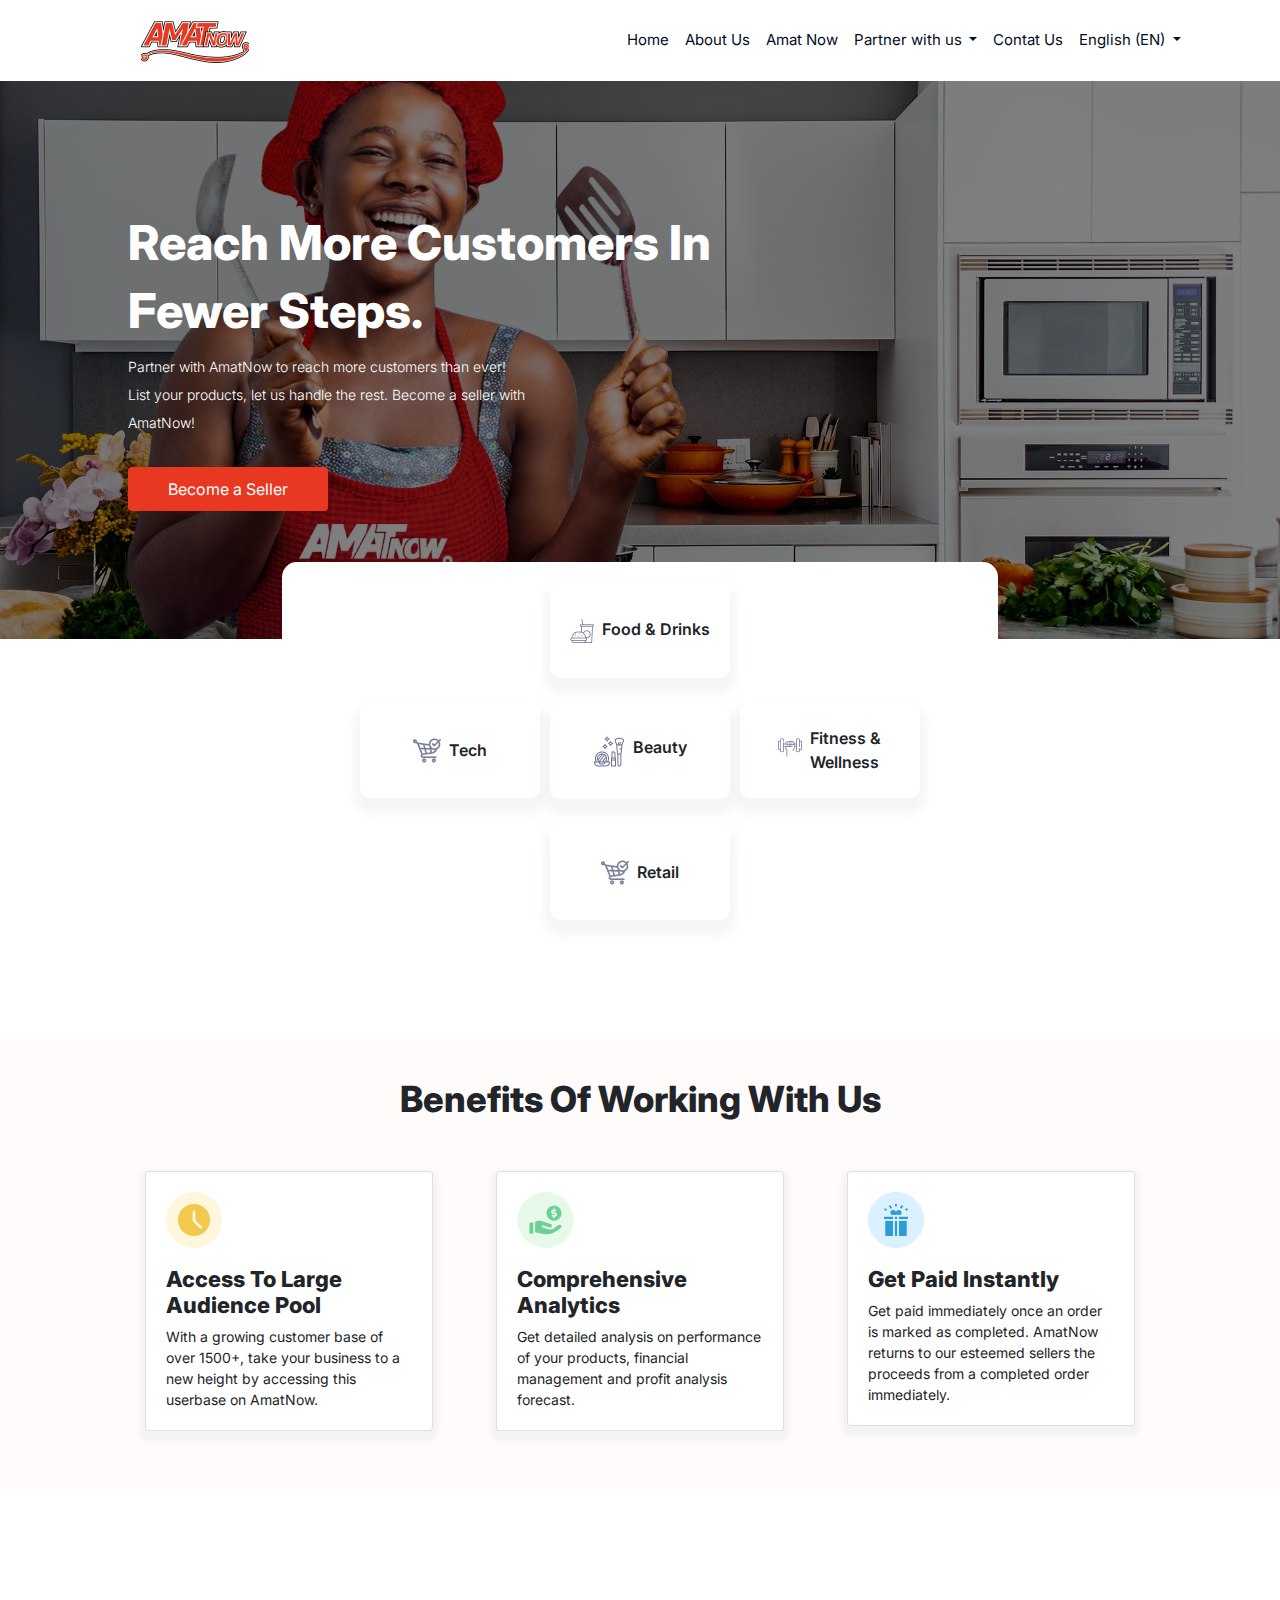
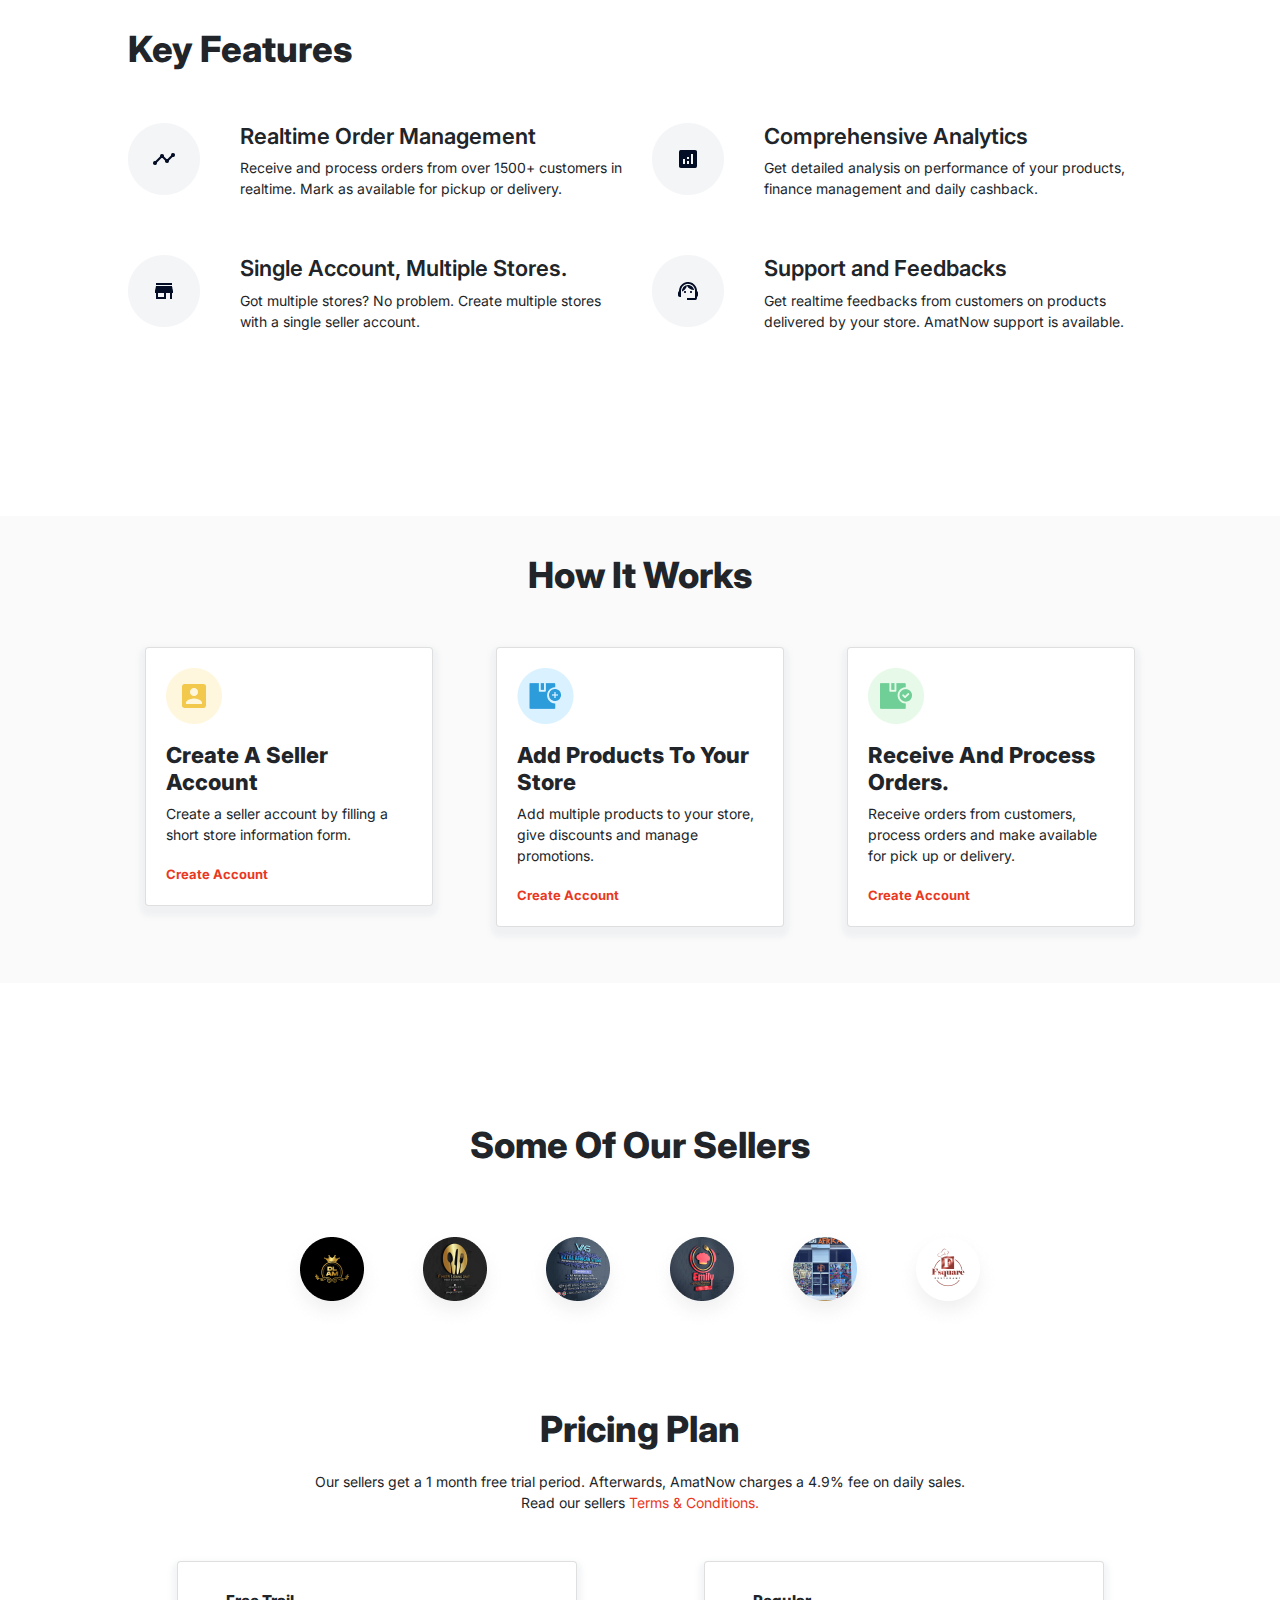
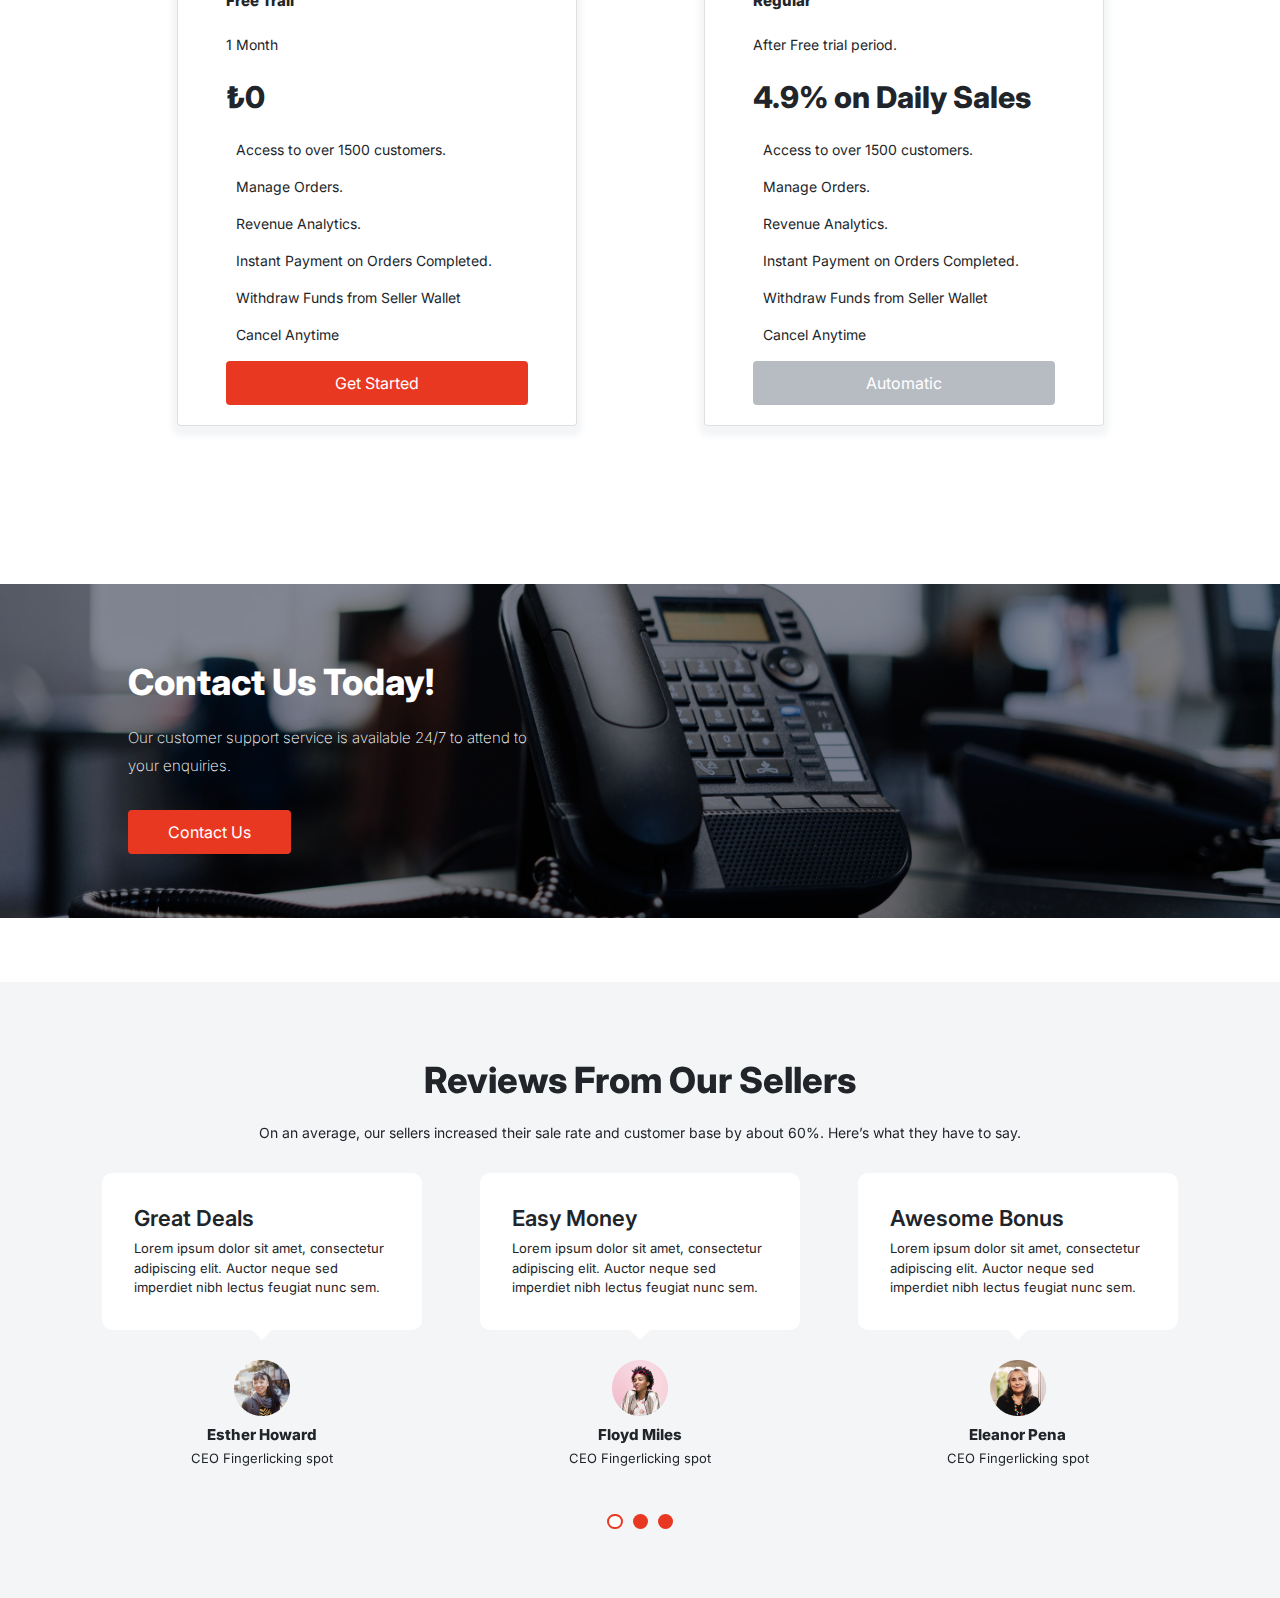
==== commit 40869239: "try to merge" ====
--- a/index.html
+++ b/index.html
@@ -1,10 +1,13 @@
 <!DOCTYPE html>
 <html lang="en">
   <head>
-    <meta charset="UTF-8" />
-    <meta http-equiv="X-UA-Compatible" content="IE=edge" />
-    <meta name="viewport" content="width=device-width, initial-scale=1.0" />
-    <!-- Bootstrap CSS only -->
+    <!-- Required meta tags -->
+    <meta charset="utf-8" />
+    <meta
+      name="viewport"
+      content="width=device-width, initial-scale=1, shrink-to-fit=no"
+    />
+
     <!-- Bootstrap CSS -->
     <link
       rel="stylesheet"
@@ -13,8 +16,6 @@
       crossorigin="anonymous"
     />
 
-    <link rel="stylesheet" href="./css/home.css" />
-    <link rel="stylesheet" href="./css/seller.css" />
     <!-- Google Fonts -->
     <link
       href="https://fonts.googleapis.com/css2?family=Inter:wght@100;200;300;400;500;600;700;800;900&display=swap"
@@ -29,9 +30,11 @@
       crossorigin="anonymous"
     />
 
-    <title>Amat Now</title>
+    <!-- Custom StyleSheet -->
+
+    <link rel="stylesheet" href="./css/style.css" />
+    <title>Amat</title>
   </head>
-
   <body>
     <!-- NAVIGATION SECTION -->
     <header id="Navigation">
@@ -40,7 +43,7 @@
           <img src="./images/amat logo.png" alt="logo" />
         </div>
         <button
-          class="navbar-toggler collapsed"
+          class="navbar-toggler"
           type="button"
           data-toggle="collapse"
           data-target="#navbarNav"
@@ -48,18 +51,16 @@
           aria-expanded="false"
           aria-label="Toggle navigation"
         >
-          <span></span>
-          <span></span>
-          <span></span>
+          <span class="navbar-toggler-icon"></span>
         </button>
         <div class="collapse navbar-collapse" id="navbarNav">
           <ul class="navbar-nav ml-auto mr-sm-5 nav-items-rt" id="rt">
             <li class="nav-item">
-              <a class="nav-link activee" href="index.html">Home</a>
+              <a class="nav-link" href="#">Home</a>
             </li>
             <li class="nav-item"><a class="nav-link" href="#">About Us</a></li>
             <li class="nav-item">
-              <a class="nav-link" href="amat.html">Amat Now</a>
+              <a class="nav-link" href="#">Amat Now</a>
             </li>
             <li class="nav-item dropdown">
               <a
@@ -74,8 +75,8 @@
                 Partner with us
               </a>
               <div class="dropdown-menu" aria-labelledby="navbarDropdown">
-                <a class="dropdown-item" href="">Become a Rider</a>
-                <a class="dropdown-item" href="seller.html">Become a Seller</a>
+                <a class="dropdown-item" href="#">Domestic Services</a>
+                <a class="dropdown-item" href="#">Warehousing</a>
               </div>
             </li>
             <li class="nav-item"><a class="nav-link" href="#">Contat Us</a></li>
@@ -92,317 +93,399 @@
                 English (EN)
               </a>
               <div class="dropdown-menu" aria-labelledby="navbarDropdown">
-                <a class="dropdown-item" href="#">
-                  <img src="./images/uk 2.png" alt="" />
-                  English
-                </a>
-                <a class="dropdown-item" href="#">
-                  <img src="./images/turkey 1.png" alt="" />
-                  Turkish
-                </a>
+                <a class="dropdown-item" href="#">English</a>
+                <a class="dropdown-item" href="#">French</a>
+                <a class="dropdown-item" href="#">Spanish</a>
               </div>
             </li>
           </ul>
         </div>
       </nav>
     </header>
-    <!-- hero section -->
-    <section id="introduction" class="home-hero">
+
+    <section id="introduction">
       <div class="intro">
-        <h1>
-          Order in
-          <span class="activee">3-clicks</span>
-          . Delivered At Your
-          <span class="activee">Doorstep.</span>
-        </h1>
+        <h1>Reach More Customers In Fewer Steps.</h1>
         <p>
-          Order for goods at your convenience and pay on delivery at your
-          doorstep or using bank transfer.
-
-          <br />
-          Trusted by businesses in Istanbul, Turkey.
+          Partner with AmatNow to reach more customers than ever! List your
+          products, let us handle the rest. Become a seller with AmatNow!
         </p>
-        <img src="images/frameer.png" alt="" class="intro-img" />
+
+        <button class="btn">Become a Seller</button>
       </div>
     </section>
 
-    <section id="heading-txt">
-      <div class="head-txt">
-        <h1>
-          Order in
-          <span class="activee">3-clicks.</span>
-          Delivered At Your
-          <span class="activee">Doorstep.</span>
-        </h1>
-        <p>
-          Order for goods at your convenience and pay on delivery at your
-          doorstep or using bank transfer.
-
-          <br />
-          <br />
-          <b>Trusted by businesses in Istanbul, Turkey.</b>
+    <section id="industry">
+      <div class="sq">
+        <div class="small-box bx1">
+          <div>
+            <span><img src="./images/fastfood.png" alt="" /></span>
+            <span class="t">Food & Drinks</span>
+          </div>
+        </div>
+        <div class="small-box bx1">
+          <div>
+            <img src="./images/cosmetics.png" alt="" />
+            <span class="t">Beauty</span>
+          </div>
+        </div>
+        <div class="small-box bx1">
+          <div>
+            <img src="./images/Vector-10.png" alt="" />
+            <span class="t">Retail</span>
+          </div>
+        </div>
+        <div class="small-box bx2">
+          <div>
+            <img src="./images/Vector-10.png" alt="" />
+            <span class="t">Tech</span>
+          </div>
+        </div>
+        <div class="small-box bx3">
+          <div>
+            <span style="padding: 8px 0;">
+              <img src="./images/Vector-11.png" alt="" />
+            </span>
+            <span class="t" style="width: 80px;">Fitness & Wellness</span>
+          </div>
+        </div>
+      </div>
+    </section>
+    <section id="benefit">
+      <h2>Benefits Of Working With Us</h2>
+      <div class="row">
+        <div class="col-md-12 col-lg-4">
+          <div class="card mycard" style="width: 18rem;">
+            <div class="card-body">
+              <h5 class="card-title">
+                <img src="./images/Frame 1500.png" alt="" />
+              </h5>
+              <h6 class="card-subtitle mb-2 text-muted">
+                <h3 class="mt-4" style="font-weight: 800;">
+                  Access To Large Audience Pool
+                </h3>
+              </h6>
+              <p class="card-text">
+                With a growing customer base of over 1500+, take your business
+                to a new height by accessing this userbase on AmatNow.
+              </p>
+            </div>
+          </div>
+        </div>
+        <div class="col-md-12 col-lg-4">
+          <div class="card mycard" style="width: 18rem;">
+            <div class="card-body">
+              <h5 class="card-title">
+                <img src="./images/Frame 1501.png" alt="" />
+              </h5>
+              <h6 class="card-subtitle mb-2 text-muted">
+                <h3 class="mt-4" style="font-weight: 800;">
+                  Comprehensive Analytics
+                </h3>
+              </h6>
+              <p class="card-text">
+                Get detailed analysis on performance of your products, financial
+                management and profit analysis forecast.
+              </p>
+            </div>
+          </div>
+        </div>
+        <div class="col-md-12 col-lg-4">
+          <div class="card mycard" style="width: 18rem;">
+            <div class="card-body">
+              <h5 class="card-title">
+                <img src="./images/Frame 1502.png" alt="" />
+              </h5>
+              <h6 class="card-subtitle mb-2 text-muted">
+                <h3 class="mt-4" style="font-weight: 800;">
+                  Get Paid Instantly
+                </h3>
+              </h6>
+              <p class="card-text">
+                Get paid immediately once an order is marked as completed.
+                AmatNow returns to our esteemed sellers the proceeds from a
+                completed order immediately.
+              </p>
+            </div>
+          </div>
+        </div>
+      </div>
+    </section>
+    <section id="features">
+      <h2 style="text-align: left;">Key Features</h2>
+      <div class="my-flex">
+        <div class="feat">
+          <div class="rnd">
+            <img src="./images/Feature Icon with circle-4.png" alt="" />
+          </div>
+          <div>
+            <h3>Realtime Order Management</h3>
+            <p>
+              Receive and process orders from over 1500+ customers in realtime.
+              Mark as available for pickup or delivery.
+            </p>
+          </div>
+        </div>
+        <div class="feat">
+          <div class="rnd">
+            <img src="./images/Feature Icon with circle-1.png" alt="" />
+          </div>
+          <div>
+            <h3>Comprehensive Analytics</h3>
+            <p>
+              Get detailed analysis on performance of your products, finance
+              management and daily cashback.
+            </p>
+          </div>
+        </div>
+        <div class="feat">
+          <div class="rnd">
+            <img src="./images/Feature Icon with circle.png" alt="" />
+          </div>
+          <div>
+            <h3>Single Account, Multiple Stores.</h3>
+            <p>
+              Got multiple stores? No problem. Create multiple stores with a
+              single seller account.
+            </p>
+          </div>
+        </div>
+        <div class="feat">
+          <div class="rnd">
+            <img src="./images/Feature Icon with circle-2.png" alt="" />
+          </div>
+          <div>
+            <h3>Support and Feedbacks</h3>
+            <p>
+              Get realtime feedbacks from customers on products delivered by
+              your store. AmatNow support is available.
+            </p>
+          </div>
+        </div>
+      </div>
+    </section>
+
+    <section id="works">
+      <h2>How It Works</h2>
+
+      <div class="row">
+        <div class="col-md-12 col-lg-4">
+          <div class="card mycard" style="width: 18rem;">
+            <div class="card-body">
+              <h5 class="card-title">
+                <img src="./images/Frame 1504.png" alt="" />
+              </h5>
+              <h6 class="card-subtitle mb-2 text-muted">
+                <h3 class="mt-4" style="font-weight: 800;">
+                  Create A Seller Account
+                </h3>
+              </h6>
+              <p class="card-text">
+                Create a seller account by filling a short store information
+                form.
+              </p>
+              <a href="#" style="font-size: 13px; font-weight: 700;">
+                Create Account
+                <i class="fa fa-arrow-right"></i>
+              </a>
+            </div>
+          </div>
+        </div>
+        <div class="col-md-12 col-lg-4">
+          <div class="card mycard" style="width: 18rem;">
+            <div class="card-body">
+              <h5 class="card-title">
+                <img src="./images/Frame 1503.png" alt="" />
+              </h5>
+              <h6 class="card-subtitle mb-2 text-muted">
+                <h3 class="mt-4" style="font-weight: 800;">
+                  Add Products To Your Store
+                </h3>
+              </h6>
+              <p class="card-text">
+                Add multiple products to your store, give discounts and manage
+                promotions.
+              </p>
+              <a href="#" style="font-size: 13px; font-weight: 700;">
+                Create Account
+                <i class="fa fa-arrow-right"></i>
+              </a>
+            </div>
+          </div>
+        </div>
+        <div class="col-md-12 col-lg-4">
+          <div class="card mycard" style="width: 18rem;">
+            <div class="card-body">
+              <h5 class="card-title">
+                <img src="./images/Frame 1505.png" alt="" />
+              </h5>
+              <h6 class="card-subtitle mb-2 text-muted">
+                <h3 class="mt-4" style="font-weight: 800;">
+                  Receive And Process Orders.
+                </h3>
+              </h6>
+              <p class="card-text">
+                Receive orders from customers, process orders and make available
+                for pick up or delivery.
+              </p>
+              <a href="#" style="font-size: 13px; font-weight: 700;">
+                Create Account
+                <i class="fa fa-arrow-right"></i>
+              </a>
+            </div>
+          </div>
+        </div>
+      </div>
+    </section>
+
+    <section id="sellers">
+      <h2>Some Of Our Sellers</h2>
+      <div class="customers">
+        <div>
+          <img src="./images/Logo 2.png" alt="" />
+        </div>
+        <div>
+          <img src="./images/Logo 3.png" alt="" />
+        </div>
+        <div>
+          <img src="./images/Logo 4.png" alt="" />
+        </div>
+        <div>
+          <img src="./images/Logo 6.png" alt="" />
+        </div>
+        <div>
+          <img src="./images/Logo 7.png" alt="" />
+        </div>
+        <div>
+          <img src="./images/Logo 8.png" alt="" />
+        </div>
+      </div>
+
+      <h2 style="margin-top: 30px;">Pricing Plan</h2>
+      <p class="sub-title">
+        Our sellers get a 1 month free trial period. Afterwards, AmatNow charges
+        a 4.9% fee on daily sales.
+      </p>
+      <p class="sub-title">
+        Read our sellers
+        <a href="#">Terms & Conditions.</a>
+      </p>
+
+      <div class="row">
+        <div class="col-md-12 col-lg-6">
+          <div class="card mycard mt-5" style="width: 25em;">
+            <div class="card-body px-5">
+              <h6 class="mb-4">
+                Free Trail
+              </h6>
+              <p class="mb-4">1 Month</p>
+              <h5 class="money mb-4">₺0</h5>
+              <p class="card-text">
+                <i class="fa fa-check"></i>
+                <span style="margin-left: 10px;">
+                  Access to over 1500 customers.
+                </span>
+              </p>
+              <p class="card-text">
+                <i class="fa fa-check"></i>
+                <span style="margin-left: 10px;">
+                  Manage Orders.
+                </span>
+              </p>
+              <p class="card-text">
+                <i class="fa fa-check"></i>
+                <span style="margin-left: 10px;">
+                  Revenue Analytics.
+                </span>
+              </p>
+              <p class="card-text">
+                <i class="fa fa-check"></i>
+                <span style="margin-left: 10px;">
+                  Instant Payment on Orders Completed.
+                </span>
+              </p>
+              <p class="card-text">
+                <i class="fa fa-check"></i>
+                <span style="margin-left: 10px;">
+                  Withdraw Funds from Seller Wallet
+                </span>
+              </p>
+              <p class="card-text">
+                <i class="fa fa-check"></i>
+                <span style="margin-left: 10px;">
+                  Cancel Anytime
+                </span>
+              </p>
+
+              <button class="btn btn-block">Get Started</button>
+            </div>
+          </div>
+        </div>
+        <div class="col-md-12 col-lg-6">
+          <div class="card mycard mt-5" style="width: 25em;">
+            <div class="card-body px-5">
+              <h6 class="mb-4">
+                Regular
+              </h6>
+              <p class="mb-4">After Free trial period.</p>
+              <h5 class="money mb-4">4.9% on Daily Sales</h5>
+              <p class="card-text">
+                <i class="fa fa-check"></i>
+                <span style="margin-left: 10px;">
+                  Access to over 1500 customers.
+                </span>
+              </p>
+              <p class="card-text">
+                <i class="fa fa-check"></i>
+                <span style="margin-left: 10px;">
+                  Manage Orders.
+                </span>
+              </p>
+              <p class="card-text">
+                <i class="fa fa-check"></i>
+                <span style="margin-left: 10px;">
+                  Revenue Analytics.
+                </span>
+              </p>
+              <p class="card-text">
+                <i class="fa fa-check"></i>
+                <span style="margin-left: 10px;">
+                  Instant Payment on Orders Completed.
+                </span>
+              </p>
+              <p class="card-text">
+                <i class="fa fa-check"></i>
+                <span style="margin-left: 10px;">
+                  Withdraw Funds from Seller Wallet
+                </span>
+              </p>
+              <p class="card-text">
+                <i class="fa fa-check"></i>
+                <span style="margin-left: 10px;">
+                  Cancel Anytime
+                </span>
+              </p>
+
+              <button class="btn btn-dark btn-block">Automatic</button>
+            </div>
+          </div>
+        </div>
+      </div>
+    </section>
+
+    <section id="contact">
+      <div class="intro">
+        <h2 style="text-align: left;">Contact Us Today!</h2>
+        <p style="font-size: 15px; font-weight: 200;">
+          Our customer support service is available 24/7 to attend to your
+          enquiries.
         </p>
 
-        <img src="images/frameer.png" alt="" />
+        <button class="btn">Contact Us</button>
       </div>
     </section>
 
-    <!-- About -->
-    <div class="container home-about">
-      <img src="images/img-1.png" alt="" srcset="" />
-      <div>
-        <h2>About us</h2>
-        <p>
-          AMATNow is a technology company that connects African restaurants,
-          food stores, and grocery shops with their customers wherever they may
-          be in Istanbul. We are an e-commerce platform on a mission to empower
-          our users with the most competitive pricing as well as delivery in
-          real-time.
-        </p>
-        <button>Read more</button>
-      </div>
-    </div>
-
-    <!-- Our service -->
-    <section id="service" class="">
-      <h2>Our Services</h2>
-      <p>We offer first class services to our customers.</p>
-      <div class="row service">
-        <div class="col-md-12 col-lg-4">
-          <div class="card mycard">
-            <div class="card-body">
-              <div class="mb-4">
-                <img src="images/service-1.svg" alt="" />
-              </div>
-              <h3>Order Goods</h3>
-              <p>
-                Order goods from over 200+ stores and restaurants in Turkey.
-                Place multiple orders and get them delivered to your doorstep.
-              </p>
-              <a href="">
-                Learn More
-                <img src="images/arrow.svg" alt="" />
-              </a>
-            </div>
-          </div>
-        </div>
-        <div class="col-md-12 col-lg-4">
-          <div class="card mycard">
-            <div class="card-body">
-              <div class="mb-4">
-                <img src="images/service-2.svg" alt="" />
-              </div>
-              <h3>Package Delivery</h3>
-              <p>
-                Send and receive parcels within Turkey. Our riders are readily
-                available and our rates are pocket friendly. All delivery start
-                from ₺20.
-              </p>
-              <a href="">
-                Learn More
-                <img src="images/arrow.svg" alt="" />
-              </a>
-            </div>
-          </div>
-        </div>
-        <div class="col-md-12 col-lg-4">
-          <div class="card mycard">
-            <div class="card-body">
-              <div class="mb-4">
-                <img src="images/service-3.svg" alt="" />
-              </div>
-              <h3>Request Anything</h3>
-              <p>
-                In need of something? Searched but couldn’t find it? Request
-                through us and we’ll do the searching for you.
-              </p>
-              <a href="">
-                Learn More
-                <img src="images/arrow.svg" alt="" />
-              </a>
-            </div>
-          </div>
-        </div>
-      </div>
-    </section>
-
-    <!-- Cta download section 1 -->
-    <div class="container home-about home-cta-1 col-rev">
-      <div>
-        <h2 class="ti">
-          Order Goods, Get Instant Delivery, Flexible Payment Methods!
-        </h2>
-        <p>
-          Your one-stop-shop for everything groceries and local foods shopping.
-          Pay using bank transfer, credit cards, online banking or pay on
-          delivery.
-        </p>
-        <ul>
-          <li>
-            <img src="images/Frame 1500.svg " alt="" />
-            <p>
-              Order local food items, groceries, beauty and other essentials
-              directly from the App.
-            </p>
-          </li>
-
-          <li>
-            <img src="images/Frame 1512.svg " alt="" />
-            <p>
-              Quickly send packages to anyone within turkey at affordable rates.
-            </p>
-          </li>
-
-          <li>
-            <img src="images/Frame 1514.svg " alt="" />
-            <p>
-              Request for literally anything and AmatNow would do the searching
-              for you.
-            </p>
-          </li>
-        </ul>
-        <h4>Download the App Now!</h4>
-        <div class="cta-buttons">
-          <div class="cta-button">
-            <a href=""><img src="images/playstore.svg" alt="" /></a>
-          </div>
-          <div class="cta-button">
-            <a href=""><img src="images/appstore.svg" alt="" /></a>
-          </div>
-        </div>
-      </div>
-      <img src="images/img-2.png" alt="" srcset="" />
-    </div>
-
-    <!-- achievements section -->
-    <div class="container home-ach-1">
-      <div class="first">
-        <h2>Our 5 years of achievements</h2>
-        <p>
-          Over the past years, with your help, we’ve been able to achieve alot.
-          Thank You.
-        </p>
-      </div>
-      <div class="boxx">
-        <div class="row1">
-          <div class="rw1">
-            <img src="images/downloads-icon.svg" alt="" />
-            <div>
-              <h2>10,000</h2>
-              <p>App Downloads</p>
-            </div>
-          </div>
-          <div class="rw1">
-            <img src="images/users-icon.svg" alt="" />
-            <div>
-              <h2>4,000</h2>
-              <p>Users</p>
-            </div>
-          </div>
-        </div>
-
-        <div class="row1">
-          <div class="rw1">
-            <img src="images/seller-icon.svg" alt="" />
-            <div>
-              <h2>200</h2>
-              <p>Sellers</p>
-            </div>
-          </div>
-          <div class="rw1">
-            <img src="images/riders-icon.svg" alt="" />
-            <div>
-              <h2>150</h2>
-              <p>Riders</p>
-            </div>
-          </div>
-        </div>
-      </div>
-    </div>
-
-    <!-- Become a rider section -->
-
-    <div class="container home-about home-cta-1">
-      <img src="images/img-3.png" alt="" srcset="" />
-      <div>
-        <h2>
-          Become A
-          <span style="color: #e93821;">Rider</span>
-        </h2>
-        <p>
-          Looking for a new way to make money using your transport service?
-          Become a rider with AmatNow and get exclusive promotions, tips and
-          monthly pay.
-        </p>
-        <ul>
-          <li>
-            <img src="images/Frame 1507.svg" alt="" />
-            <p>
-              Receive requests from restaurants and individuals around you in
-              need of delivery service.
-            </p>
-          </li>
-
-          <li>
-            <img src="images/Frame 1512.svg " alt="" />
-            <p>
-              Earn extra bucks delivering packages within Turkey. Add to your
-              multiple sources of income.
-            </p>
-          </li>
-
-          <li>
-            <img src="images/Frame 1508.svg " alt="" />
-            <p>Exceed targets and get rewarded. Passion fuels dreams!</p>
-          </li>
-        </ul>
-        <button>Become a rider</button>
-      </div>
-    </div>
-
-    <!-- become a seller section -->
-    <div class="container home-about home-cta-1 col-rev">
-      <div>
-        <h2>
-          Become A
-          <span style="color: #e93821;">Seller</span>
-        </h2>
-        <p>
-          Looking for a new way to grow your business at little costs, increase
-          customer happiness and customer size? Become a seller on AmatNow and
-          get all these and more.
-        </p>
-        <ul>
-          <li>
-            <img src="images/Frame 1509.svg" alt="" />
-            <p>Receive, process and track customers orders in real time.</p>
-          </li>
-
-          <li>
-            <img src="images/Frame 1510.svg" alt="" />
-            <p>Get feedbacks from customers, get 24/7 support from AmatNow.</p>
-          </li>
-
-          <li>
-            <img src="images/Frame 1511.svg" alt="" />
-            <p>
-              Get your books right, set inventories, guage progress and expand
-              your store based on customer demands and reviews.
-            </p>
-          </li>
-        </ul>
-        <button>Become a Seller</button>
-      </div>
-      <img src="images/img-4.png" alt="" srcset="" />
-    </div>
-
-    <section id="reviews " class="car-lg">
-      <div>
-        <h2 style="text-align: center;">Our Customers Speak</h2>
-        <p class="sub-title">
-          Get first hand reviews from customers and sellers using AmatNow
-        </p>
-      </div>
+    <section id="reviews">
       <div
         id="carouselExampleIndicators"
         class="carousel slide"
@@ -413,7 +496,7 @@
             type="button"
             data-bs-target="#carouselExampleIndicators"
             data-bs-slide-to="0"
-            class="active slibut"
+            class="active"
             aria-current="true"
             aria-label="Slide 1"
           ></button>
@@ -422,11 +505,9 @@
             data-bs-target="#carouselExampleIndicators"
             data-bs-slide-to="1"
             aria-label="Slide 2"
-            class="slibut"
           ></button>
           <button
             type="button"
-            class="slibut"
             data-bs-target="#carouselExampleIndicators"
             data-bs-slide-to="2"
             aria-label="Slide 3"
@@ -434,6 +515,14 @@
         </div>
         <div class="carousel-inner">
           <div class="carousel-item active">
+            <div>
+              <h2>Reviews From Our Sellers</h2>
+              <p class="sub-title">
+                On an average, our sellers increased their sale rate and
+                customer base by about 60%. Here’s what they have to say.
+              </p>
+            </div>
+
             <div class="review">
               <div>
                 <div class="rev">
@@ -452,6 +541,48 @@
               </div>
               <div>
                 <div class="rev">
+                  <h3>Easy Money</h3>
+                  <p class="mb-0">
+                    Lorem ipsum dolor sit amet, consectetur adipiscing elit.
+                    Auctor neque sed imperdiet nibh lectus feugiat nunc sem.
+                  </p>
+                  <div class="p"><div class="point"></div></div>
+                </div>
+                <div class="client">
+                  <img src="./images/Picture-1.png" alt="" />
+                  <h6>Floyd Miles</h6>
+                  <p>CEO Fingerlicking spot</p>
+                </div>
+              </div>
+              <div>
+                <div class="rev">
+                  <h3>Awesome Bonus</h3>
+                  <p class="mb-0">
+                    Lorem ipsum dolor sit amet, consectetur adipiscing elit.
+                    Auctor neque sed imperdiet nibh lectus feugiat nunc sem.
+                  </p>
+                  <div class="p"><div class="point"></div></div>
+                </div>
+                <div class="client">
+                  <img src="./images/Picture-2.png" alt="" />
+                  <h6>Eleanor Pena</h6>
+                  <p>CEO Fingerlicking spot</p>
+                </div>
+              </div>
+            </div>
+          </div>
+          <div class="carousel-item">
+            <div>
+              <h2>Reviews From Our Sellers</h2>
+              <p class="sub-title">
+                On an average, our sellers increased their sale rate and
+                customer base by about 60%. Here’s what they have to say.
+              </p>
+            </div>
+
+            <div class="review">
+              <div>
+                <div class="rev">
                   <h3>Great Deals</h3>
                   <p class="mb-0">
                     Lorem ipsum dolor sit amet, consectetur adipiscing elit.
@@ -465,7 +596,21 @@
                   <p>CEO Fingerlicking spot</p>
                 </div>
               </div>
-
+              <div>
+                <div class="rev">
+                  <h3>Easy Money</h3>
+                  <p class="mb-0">
+                    Lorem ipsum dolor sit amet, consectetur adipiscing elit.
+                    Auctor neque sed imperdiet nibh lectus feugiat nunc sem.
+                  </p>
+                  <div class="p"><div class="point"></div></div>
+                </div>
+                <div class="client">
+                  <img src="./images/Picture-1.png" alt="" />
+                  <h6>Floyd Miles</h6>
+                  <p>CEO Fingerlicking spot</p>
+                </div>
+              </div>
               <div>
                 <div class="rev">
                   <h3>Awesome Bonus</h3>
@@ -483,48 +628,15 @@
               </div>
             </div>
           </div>
-        </div>
-      </div>
-    </section>
-
-    <section id="reviews " class="car-sm">
-      <div>
-        <h2 style="text-align: center;">Our Customers Speak</h2>
-        <p class="sub-title">
-          Get first hand reviews from customers and sellers using AmatNow.
-        </p>
-      </div>
-      <div
-        id="carouselExampleIndicators"
-        class="carousel slide"
-        data-bs-ride="carousel"
-      >
-        <div class="carousel-indicators mt-5">
-          <button
-            type="button"
-            data-bs-target="#carouselExampleIndicators"
-            data-bs-slide-to="0"
-            class="active slibut"
-            aria-current="true"
-            aria-label="Slide 1"
-          ></button>
-          <button
-            type="button"
-            data-bs-target="#carouselExampleIndicators"
-            data-bs-slide-to="1"
-            aria-label="Slide 2"
-            class="slibut"
-          ></button>
-          <button
-            type="button"
-            class="slibut"
-            data-bs-target="#carouselExampleIndicators"
-            data-bs-slide-to="2"
-            aria-label="Slide 3"
-          ></button>
-        </div>
-        <div class="carousel-inner">
-          <div class="carousel-item active">
+          <div class="carousel-item">
+            <div>
+              <h2>Reviews From Our Sellers</h2>
+              <p class="sub-title">
+                On an average, our sellers increased their sale rate and
+                customer base by about 60%. Here’s what they have to say.
+              </p>
+            </div>
+
             <div class="review">
               <div>
                 <div class="rev">
@@ -541,10 +653,6 @@
                   <p>CEO Fingerlicking spot</p>
                 </div>
               </div>
-            </div>
-          </div>
-          <div class="carousel-item">
-            <div class="review">
               <div>
                 <div class="rev">
                   <h3>Easy Money</h3>
@@ -560,10 +668,6 @@
                   <p>CEO Fingerlicking spot</p>
                 </div>
               </div>
-            </div>
-          </div>
-          <div class="carousel-item">
-            <div class="review">
               <div>
                 <div class="rev">
                   <h3>Awesome Bonus</h3>
@@ -584,102 +688,6 @@
         </div>
       </div>
     </section>
-
-    <section id="newsletter">
-      <div>
-        <h2 style="text-align: center;">Subscribe to Newsletter</h2>
-        <p>
-          Stay updated with promotions and discounts from AmatNow right into
-          your inbox.
-        </p>
-        <form action="">
-          <input type="email" placeholder="Your email address" />
-          <button class="btn newsbtn">Subscribe</button>
-        </form>
-      </div>
-    </section>
-
-    <section id="contact">
-      <div class="cont show">
-        <h2 style="text-align: left;">Contact Us Today!</h2>
-        <p>
-          Our customer support service is available 24/7 to attend to your
-          enquiries.
-        </p>
-
-        <button class="btn">Contact Us</button>
-      </div>
-    </section>
-
-    <!-- FOOTER -->
-    <footer class="w-100 py-4 flex-shrink-0 bg-#0B0D17">
-      <div class="container py-4">
-        <div class="row gy-4 gx-5">
-          <div class="col-lg-4 col-md-6">
-            <img src="images/logo.png" class="py-2" />
-            <p class="small text-muted">
-              AMATNow is a technology company that connects African restaurants,
-              food stores, and grocery shops with their customers wherever they
-              may be in Istanbul.
-            </p>
-            <p class="small text-muted mb-0">
-              &copy; 2022 AmatNow. All rights reserved
-            </p>
-          </div>
-          <div class="col-lg-2 col-6">
-            <h5 class="text-white mb-3" class="links-header">Quick Links</h5>
-            <ul class="list-unstyled text-muted">
-              <li><a href="#" class="footer-links">Home</a></li>
-              <li><a href="#" class="footer-links">About Us</a></li>
-              <li><a href="#" class="footer-links">Rider</a></li>
-              <li><a href="#" class="footer-links">Seller</a></li>
-            </ul>
-          </div>
-          <div class="col-lg-2 col-6">
-            <h5 class="text-white mb-3" class="links-header">Legal</h5>
-            <ul class="list-unstyled text-muted">
-              <li><a href="#" class="footer-links">Contact</a></li>
-              <li><a href="#" class="footer-links">Privacy Policy</a></li>
-              <li><a href="#" class="footer-links">Terms & Condition</a></li>
-              <li>
-                <a href="#" class="footer-links">Careers</a>
-                <button class="btn mybtn">Coming soon</button>
-              </li>
-            </ul>
-          </div>
-          <div class="col-lg-4 col-md-6">
-            <h5 class="text-white mb-3 links-headers">Connect with us.</h5>
-            <div class="socials">
-              <img src="./images/facebook.png" alt="" />
-              <img src="./images/Twitter.png" alt="" />
-              <img src="./images/Youtube.png" alt="" />
-              <img src="./images/instagram.svg" alt="" />
-            </div>
-            <h5 class="text-white mb-2 mt-3" class="links-header">
-              Subscribe to our newsletters
-            </h5>
-            <form action="#">
-              <div class="input-group mb-3">
-                <input
-                  class="form-control newsletter-input"
-                  type="text"
-                  placeholder="Your email address"
-                  aria-label="Your email address"
-                  aria-describedby="button-addon2"
-                />
-                <button
-                  class="btn btn-primary newsletter-button"
-                  id="button-addon2"
-                  type="button"
-                >
-                  Subscribe
-                </button>
-              </div>
-            </form>
-          </div>
-        </div>
-      </div>
-    </footer>
 
     <!-- Optional JavaScript -->
     <!-- jQuery first, then Popper.js, then Bootstrap JS -->
@@ -713,6 +721,5 @@
       integrity="sha384-wfSDF2E50Y2D1uUdj0O3uMBJnjuUD4Ih7YwaYd1iqfktj0Uod8GCExl3Og8ifwB6"
       crossorigin="anonymous"
     ></script>
-    <script src="js/menu.js"></script>
   </body>
 </html>
--- a/css/style.css
+++ b/css/style.css
@@ -0,0 +1,531 @@
+.nav-brand{
+    margin: 10px 10%;
+}
+
+body{
+    font-family: 'Inter', sans-serif;
+}
+
+nav {
+    font-family: 400;
+    font-size: 15px;
+}
+
+.navbar-light .navbar-nav .nav-link{
+    color: #030D25;
+}
+
+.dropdown-item{
+    font-size: 15px;
+    padding: 8px 16px;
+}
+
+.dropdown-item:hover{
+    background-color: #E93821;
+    color: white
+}
+
+.dropdown-menu{
+    padding: 0;
+}
+
+.navbar-nav{
+    padding-right: 3%;
+}
+
+@media (max-width: 1200px) {
+    .nav-brand{
+    margin: 10px 4%;
+}
+
+.navbar-nav{
+    padding-left: 1%;
+}
+
+.navbar-toggler{
+    margin: 10px 2%;
+}
+
+.mr-sm-5, .mx-sm-5 {
+    margin-right: 5% !important;
+}
+
+#navbarNav{
+    padding: 0 20px;
+}
+}
+
+@media (max-width: 768px) {
+    #navbarNav{
+    padding: 0 20px;
+}
+}
+
+/* @media (min-width: 576px){
+.mr-sm-5, .mx-sm-5 {
+    margin-right: 2% !important;
+}} */
+
+/* INTRODUCTION */
+
+#introduction{
+    Width : 100%;
+    background: url('../images/full.jpg');
+    background-size: cover;
+    background-position: bottom;
+    background-blend-mode: multiply;
+    background-color: rgba(0, 0, 0, 0.5);
+    color: #ffffff;
+}
+
+section {
+    padding: 10% 10%;
+}
+
+p{
+    font-size: 14px;
+}
+
+.intro p{
+    max-width: 400px;
+    font-weight: 300;
+    margin-bottom: 30px;
+    line-height: 28px;
+}
+
+.btn {
+    background-color: #E93821 !important; 
+    border: none !important;
+    padding: 10px 40px !important;
+    color: #ffffff;
+}
+
+.btn-dark{
+    background:#B7BCC2 !important;
+}
+
+.intro h1{
+    font-weight: 800;
+    font-size: 48px;
+    line-height: 68px;
+    max-width: 600px;
+}
+
+@media (max-width: 1000px) {
+    .intro h1{
+    max-width: 690px;
+}
+}
+
+@media (max-width: 768px) {
+    .intro h1{
+    font-weight: 800;
+    font-size: 46px;
+    line-height: 54px;
+}
+
+.intro{
+    padding: 12% 0;
+}
+}
+
+#industry{
+    Width : 100%;
+    height: 400px;
+    background-color: #ffffff;
+    position: relative;
+}
+
+.sq{
+    width: 70%;
+    margin: 0 auto;
+    height: 400px;
+    background-color: #ffffff;
+    position: relative;
+    bottom: 230px;
+    border-radius: 15px;
+}
+
+.bx1{    
+    margin: 0 auto;
+    position: relative;
+    top: 20px;
+}
+
+.bx2{    
+    margin: 0 auto;
+    position: absolute;
+    top: 115px;
+    left: 11%;
+}
+
+.bx3{    
+    margin: 0 auto;
+    position: absolute;
+    top: 115px;
+    right: 11%;
+}
+
+.small-box{
+    width: 180px;
+    height: 96px;
+    font-weight: 600;
+    display: flex;
+    margin-top: 25px;
+    padding: 10px;
+    align-items: center;
+    justify-content: center;
+    border-radius: 10px;
+    box-shadow: 0 10px 10px 5px rgba(209, 217, 222, 0.25);
+}
+
+.small-box .t{
+    padding-left: 8px;
+}
+.small-box div{
+    display: flex;
+    justify-content: space-around;
+}
+
+@media (max-width: 1270px) {
+    .sq{
+    bottom: 180px;
+}
+
+#industry{
+    Width : 100%;
+    height: 850px;
+    background-color: #ffffff;
+    position: relative;
+}
+
+.bx1{    
+    margin: 30px auto;
+    position: relative;
+    top: 60px;
+}
+
+.bx2{    
+    margin: 80px auto 30px;
+    position: static;
+}
+
+.bx3{    
+    margin: 30px auto;
+    position: static;
+}
+
+.small-box{
+    width: 250px;
+    height: 120px;
+}
+}
+
+
+@media (max-width: 900px) {
+    .sq{
+    bottom: 165px;
+}
+
+#industry{
+    Width : 100%;
+    height: 700px;
+    background-color: #ffffff;
+    position: relative;
+}
+
+.small-box{
+    width: 180px;
+    height: 96px;
+    font-weight: 600;
+    padding: 0px;
+}
+
+.bx1{    
+    margin: 30px auto;
+    position: relative;
+    top: 60px;
+}
+
+.bx2{    
+    margin: 80px auto 30px;
+    position: static;
+    /* top: 110px;
+    left: 90px; */
+}
+
+.bx3{    
+    margin: 30px auto;
+    position: static;
+}
+}
+
+@media (max-width: 768px) {
+    .sq{
+    bottom: 30%;
+    width: 80%;
+}
+}
+
+@media (max-width: 600px) {
+    .sq{
+    bottom: 20%;
+}
+}
+
+/* Ben */
+
+#benefit{
+background: #FFFBFB;
+position: static;
+padding: 2% 10%;
+}
+
+h2{
+    font-weight: 800;
+    font-size: 36px;
+    line-height: 68px;
+    text-align: center;
+}
+
+h3{
+    font-size: 22px;
+    font-weight: 600;
+}
+
+@media (max-width: 768px) {
+    h2{
+    font-weight: 800;
+    font-size: 28px;
+    line-height: 40px;
+}
+h3{
+    font-size: 20px;
+    font-weight: 600;
+}
+}
+
+/* Features */
+
+.my-flex{
+    display: flex;
+    justify-content: space-between;
+    flex-wrap: wrap;
+    margin: 20px 0;
+}
+
+.feat{
+    display: flex;
+    justify-content: space-between;
+    width: 500px;
+    margin: 20px 0;
+}
+
+.feat .rnd{
+    margin-right: 40px;
+}
+
+@media (max-width: 1270px) {
+    .feat{
+    width: 400px;
+}
+
+.feat .rnd{
+    margin-right: 30px;
+}
+}
+
+@media (max-width: 1000px) {
+    .feat{
+    width: 500px;
+}
+
+.feat .rnd{
+    margin-right: 30px;
+}
+}
+
+@media (max-width: 768px) {
+
+.feat .rnd{
+    margin-right: 10px;
+}
+
+.feat img{
+    width: 60px;
+}
+}
+
+/* Works */
+
+#works{
+    background-color: #FAFAFA;
+    padding: 2% 10%
+}
+
+.customers{
+    display: flex;
+    justify-content: space-around;
+    padding: 40px;
+    width: 80%;
+    margin: 0 auto;
+    flex-wrap: wrap;
+}
+
+@media (max-width: 768px) {
+    .customers{
+    justify-content: space-around;
+    padding: 20px;
+    width: 100%;
+}
+
+.customers img{
+    width: 80%;
+}
+}
+
+.sub-title{
+    text-align: center;
+    margin: 0 auto;
+    width: 75%;
+}
+
+a{
+    color: #E93821;
+    /* text-decoration: underline; */
+}
+
+#contact{
+    
+    background: url('../images/ama-contact.jpg');
+    background-position: center;
+    background-repeat: no-repeat;
+    background-size: cover;
+    background-color: rgba(3, 13, 37, .5);
+    background-blend-mode: multiply;
+    padding: 5% 10%;
+    color: #ffffff;
+    margin-bottom: 5%;
+}
+
+#contact h2{
+    font-weight: 800;
+    text-align: left;
+    line-height: 68px;
+    max-width: 600px;
+}
+
+@media (max-width: 1000px) {
+    #contact h2{
+    max-width: 690px;
+}
+}
+
+@media (max-width: 768px) {
+    #contact h2{
+    font-size: 28px;
+}
+
+.sub-title{
+    width: 100%;
+}
+
+}
+
+#reviews{
+    background-color: #F4F5F7;
+    padding: 5% 8%;
+}
+
+.review{
+    display: flex;
+    justify-content: space-between;
+    
+    flex-wrap: wrap;
+}
+
+.rev{
+    width: 320px;
+    margin: 30px auto;
+    padding: 10%;
+    background-color: #ffffff;
+    position: relative;
+    border-radius: 10px;
+}
+
+.p{
+    display: flex;
+    justify-content: center;
+    
+}
+
+.point{
+    border-top: 10px solid #ffffff;
+    border-right: 10px solid transparent;
+    border-left: 10px solid transparent;
+    border-bottom: 10px solid transparent;
+    position: absolute;
+    bottom: -20px;
+    
+}
+
+h6{
+    font-weight: 800;
+    font-size: 15px;
+    margin: 10px 0 5px;
+}
+
+.client{
+    margin: 15px;
+    text-align: center;
+}
+
+.client p, .rev p{
+    font-size: 13px;
+}
+
+@media (max-width: 800px) {
+    .review{
+    justify-content: space-around;
+}
+}
+
+.card{
+    margin: 40px 0;
+    box-shadow: 0 5px 5px 5px rgba(209, 217, 222, 0.25);
+}
+
+.money{
+    font-weight: 800;
+    font-size: 30px;
+
+}
+
+.fa-check{
+    font-size: .7em;
+}
+
+button[type="button"] {
+    width: 15px !important;
+    height: 15px !important;
+    margin: 5px;
+    border-radius: 50px;
+    background-color: #E93821;
+    border: #E93821;
+}
+
+.carousel-indicators .active{
+    width: 15px !important;
+    height: 15px !important;
+    background-color: #ffffff;
+    border-radius: 50px;
+    border: 2px solid #E93821
+}
+
+.carousel-item{
+    padding-bottom: 50px;
+}
+
+.mycard{
+    margin: 30px auto;
+}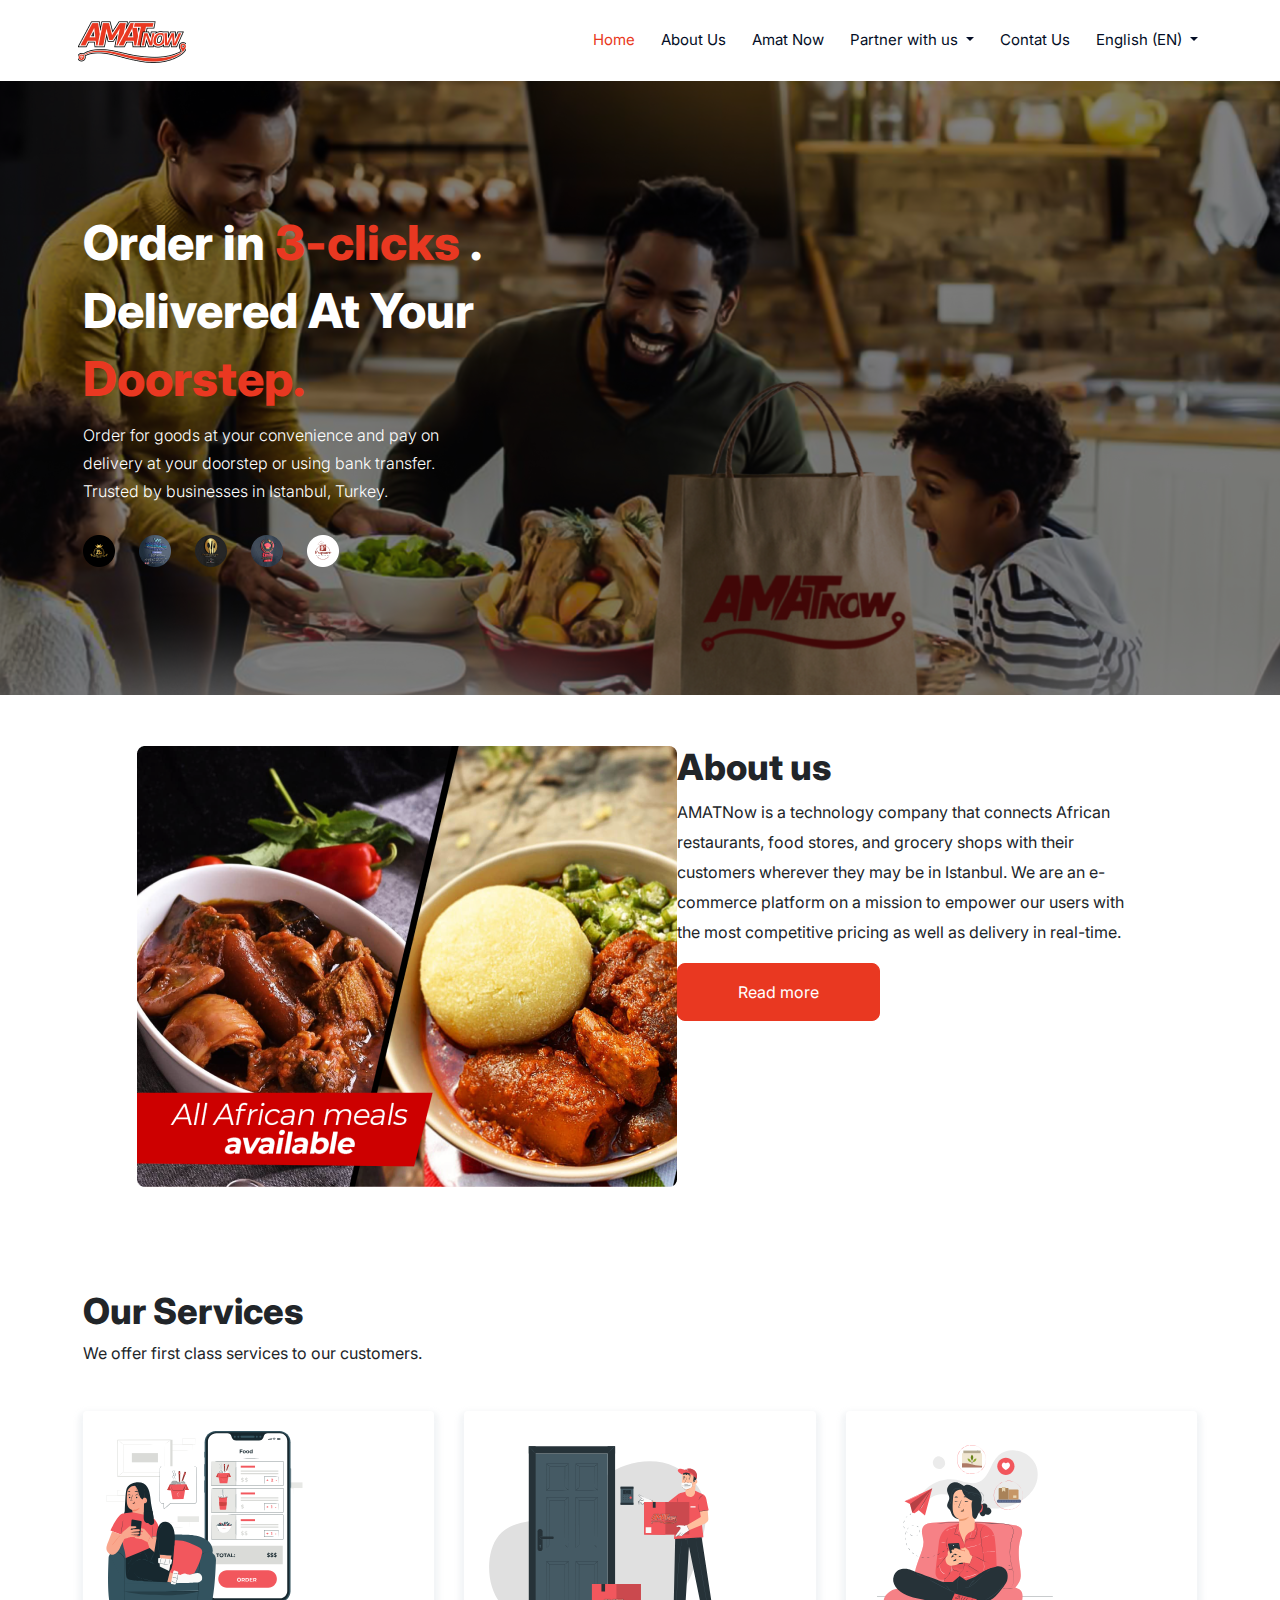
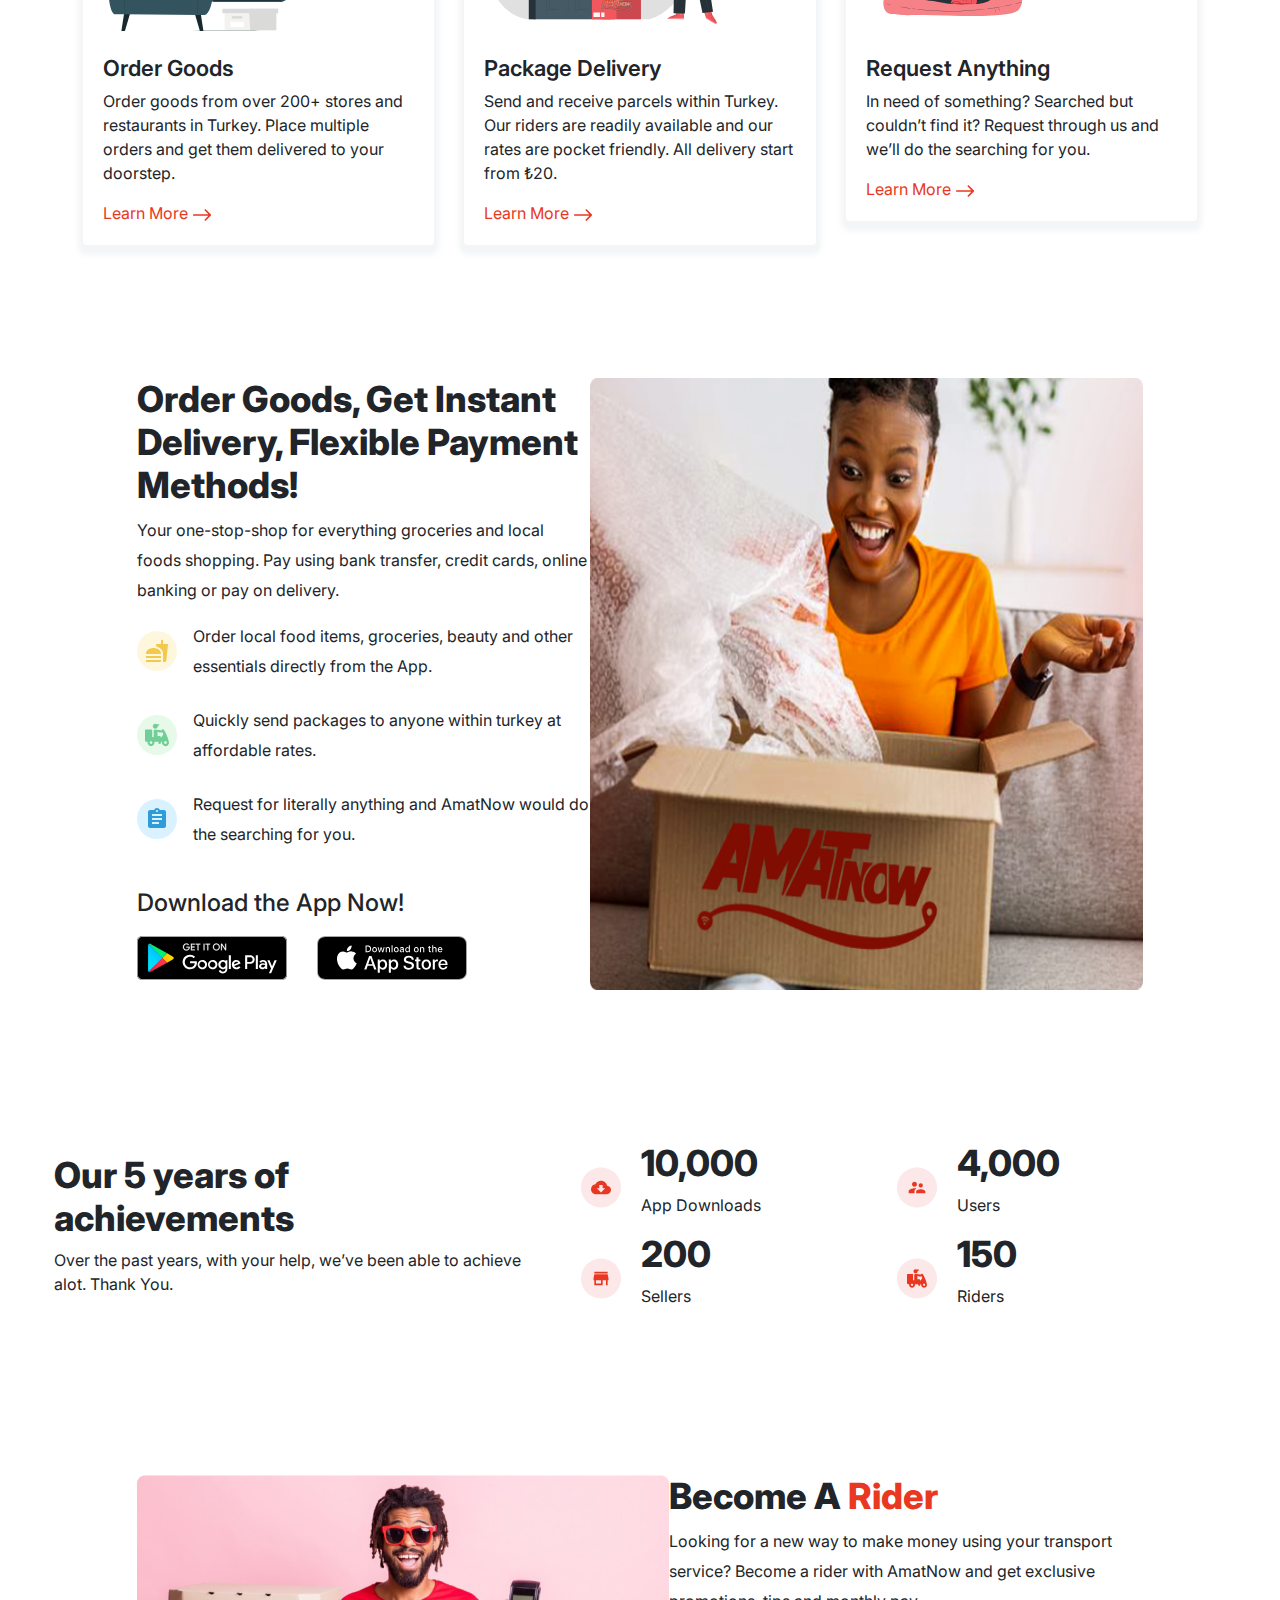
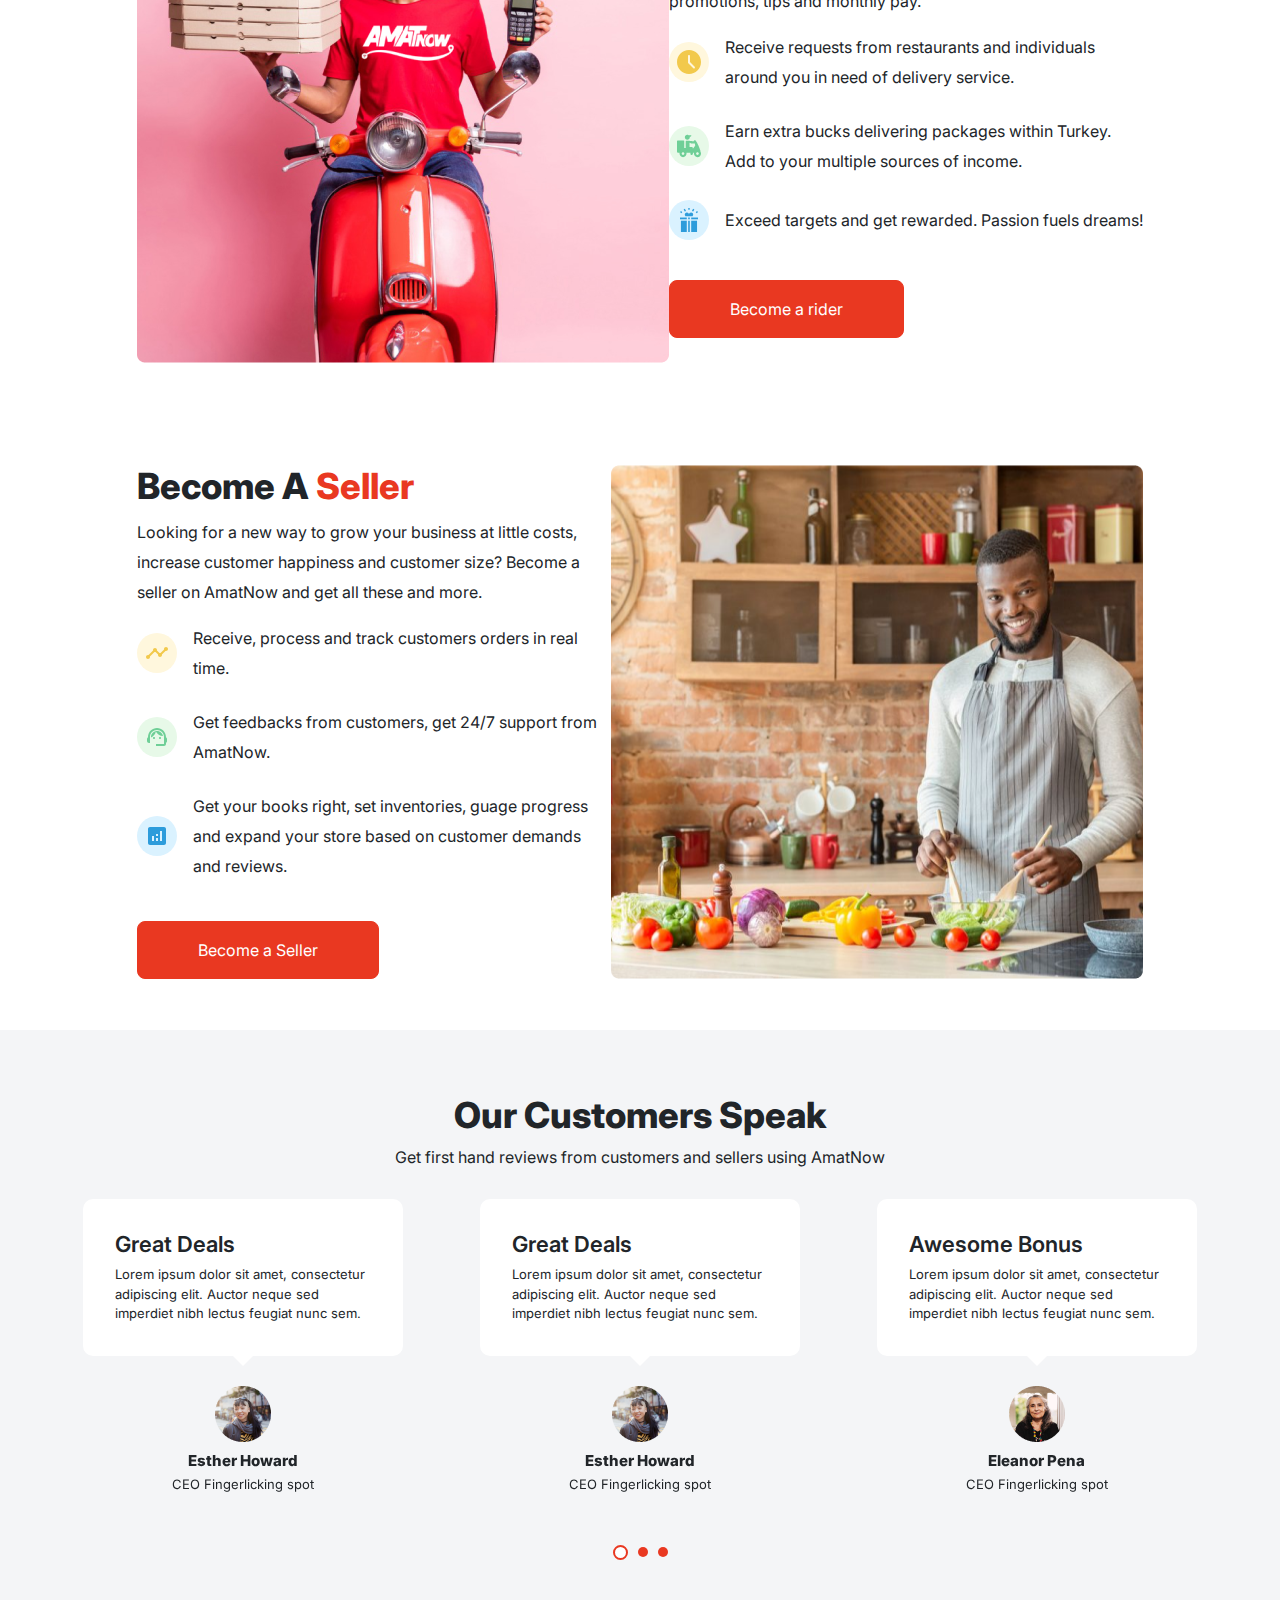
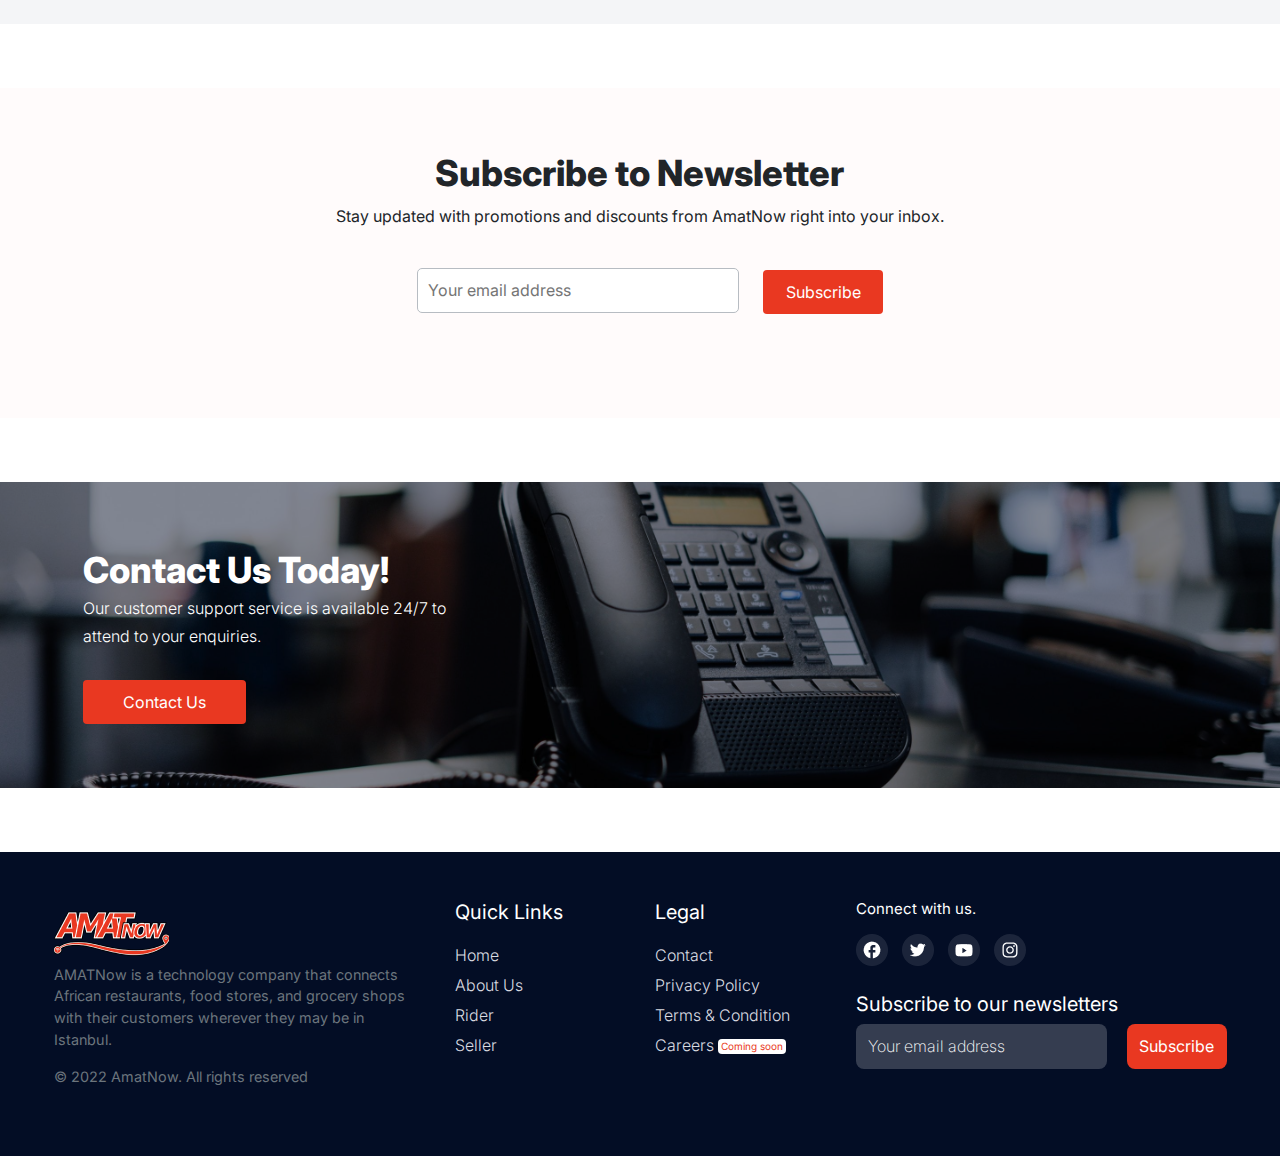
==== commit d7c4c9a7: "write progress.s in index page" ====
--- a/index.html
+++ b/index.html
@@ -1,13 +1,10 @@
 <!DOCTYPE html>
 <html lang="en">
   <head>
-    <!-- Required meta tags -->
-    <meta charset="utf-8" />
-    <meta
-      name="viewport"
-      content="width=device-width, initial-scale=1, shrink-to-fit=no"
-    />
-
+    <meta charset="UTF-8" />
+    <meta http-equiv="X-UA-Compatible" content="IE=edge" />
+    <meta name="viewport" content="width=device-width, initial-scale=1.0" />
+    <!-- Bootstrap CSS only -->
     <!-- Bootstrap CSS -->
     <link
       rel="stylesheet"
@@ -16,6 +13,8 @@
       crossorigin="anonymous"
     />
 
+    <link rel="stylesheet" href="./css/home.css" />
+    <link rel="stylesheet" href="./css/seller.css" />
     <!-- Google Fonts -->
     <link
       href="https://fonts.googleapis.com/css2?family=Inter:wght@100;200;300;400;500;600;700;800;900&display=swap"
@@ -30,11 +29,9 @@
       crossorigin="anonymous"
     />
 
-    <!-- Custom StyleSheet -->
-
-    <link rel="stylesheet" href="./css/style.css" />
-    <title>Amat</title>
+    <title>Amat Now</title>
   </head>
+
   <body>
     <!-- NAVIGATION SECTION -->
     <header id="Navigation">
@@ -43,7 +40,7 @@
           <img src="./images/amat logo.png" alt="logo" />
         </div>
         <button
-          class="navbar-toggler"
+          class="navbar-toggler collapsed"
           type="button"
           data-toggle="collapse"
           data-target="#navbarNav"
@@ -51,16 +48,18 @@
           aria-expanded="false"
           aria-label="Toggle navigation"
         >
-          <span class="navbar-toggler-icon"></span>
+          <span></span>
+          <span></span>
+          <span></span>
         </button>
         <div class="collapse navbar-collapse" id="navbarNav">
           <ul class="navbar-nav ml-auto mr-sm-5 nav-items-rt" id="rt">
             <li class="nav-item">
-              <a class="nav-link" href="#">Home</a>
+              <a class="nav-link activee" href="index.html">Home</a>
             </li>
             <li class="nav-item"><a class="nav-link" href="#">About Us</a></li>
             <li class="nav-item">
-              <a class="nav-link" href="#">Amat Now</a>
+              <a class="nav-link" href="amat.html">Amat Now</a>
             </li>
             <li class="nav-item dropdown">
               <a
@@ -75,8 +74,8 @@
                 Partner with us
               </a>
               <div class="dropdown-menu" aria-labelledby="navbarDropdown">
-                <a class="dropdown-item" href="#">Domestic Services</a>
-                <a class="dropdown-item" href="#">Warehousing</a>
+                <a class="dropdown-item" href="">Become a Rider</a>
+                <a class="dropdown-item" href="seller.html">Become a Seller</a>
               </div>
             </li>
             <li class="nav-item"><a class="nav-link" href="#">Contat Us</a></li>
@@ -93,399 +92,317 @@
                 English (EN)
               </a>
               <div class="dropdown-menu" aria-labelledby="navbarDropdown">
-                <a class="dropdown-item" href="#">English</a>
-                <a class="dropdown-item" href="#">French</a>
-                <a class="dropdown-item" href="#">Spanish</a>
+                <a class="dropdown-item" href="#">
+                  <img src="./images/uk 2.png" alt="" />
+                  English
+                </a>
+                <a class="dropdown-item" href="#">
+                  <img src="./images/turkey 1.png" alt="" />
+                  Turkish
+                </a>
               </div>
             </li>
           </ul>
         </div>
       </nav>
     </header>
-
-    <section id="introduction">
+    <!-- hero section -->
+    <section id="introduction" class="home-hero">
       <div class="intro">
-        <h1>Reach More Customers In Fewer Steps.</h1>
-        <p>
-          Partner with AmatNow to reach more customers than ever! List your
-          products, let us handle the rest. Become a seller with AmatNow!
-        </p>
-
-        <button class="btn">Become a Seller</button>
+        <h1>
+          Order in
+          <span class="activee">3-clicks</span>
+          . Delivered At Your
+          <span class="activee">Doorstep.</span>
+        </h1>
+        <p>
+          Order for goods at your convenience and pay on delivery at your
+          doorstep or using bank transfer.
+
+          <br />
+          Trusted by businesses in Istanbul, Turkey.
+        </p>
+        <img src="images/frameer.png" alt="" class="intro-img" />
       </div>
     </section>
 
-    <section id="industry">
-      <div class="sq">
-        <div class="small-box bx1">
-          <div>
-            <span><img src="./images/fastfood.png" alt="" /></span>
-            <span class="t">Food & Drinks</span>
-          </div>
-        </div>
-        <div class="small-box bx1">
-          <div>
-            <img src="./images/cosmetics.png" alt="" />
-            <span class="t">Beauty</span>
-          </div>
-        </div>
-        <div class="small-box bx1">
-          <div>
-            <img src="./images/Vector-10.png" alt="" />
-            <span class="t">Retail</span>
-          </div>
-        </div>
-        <div class="small-box bx2">
-          <div>
-            <img src="./images/Vector-10.png" alt="" />
-            <span class="t">Tech</span>
-          </div>
-        </div>
-        <div class="small-box bx3">
-          <div>
-            <span style="padding: 8px 0;">
-              <img src="./images/Vector-11.png" alt="" />
-            </span>
-            <span class="t" style="width: 80px;">Fitness & Wellness</span>
-          </div>
-        </div>
+    <section id="heading-txt">
+      <div class="head-txt">
+        <h1>
+          Order in
+          <span class="activee">3-clicks.</span>
+          Delivered At Your
+          <span class="activee">Doorstep.</span>
+        </h1>
+        <p>
+          Order for goods at your convenience and pay on delivery at your
+          doorstep or using bank transfer.
+
+          <br />
+          <br />
+          <b>Trusted by businesses in Istanbul, Turkey.</b>
+        </p>
+
+        <img src="images/frameer.png" alt="" />
       </div>
     </section>
-    <section id="benefit">
-      <h2>Benefits Of Working With Us</h2>
-      <div class="row">
+
+    <!-- About -->
+    <div class="container home-about">
+      <img src="images/img-1.png" alt="" srcset="" />
+      <div>
+        <h2>About us</h2>
+        <p>
+          AMATNow is a technology company that connects African restaurants,
+          food stores, and grocery shops with their customers wherever they may
+          be in Istanbul. We are an e-commerce platform on a mission to empower
+          our users with the most competitive pricing as well as delivery in
+          real-time.
+        </p>
+        <button>Read more</button>
+      </div>
+    </div>
+
+    <!-- Our service -->
+    <section id="service" class="">
+      <h2>Our Services</h2>
+      <p>We offer first class services to our customers.</p>
+      <div class="row service">
         <div class="col-md-12 col-lg-4">
-          <div class="card mycard" style="width: 18rem;">
+          <div class="card mycard">
             <div class="card-body">
-              <h5 class="card-title">
-                <img src="./images/Frame 1500.png" alt="" />
-              </h5>
-              <h6 class="card-subtitle mb-2 text-muted">
-                <h3 class="mt-4" style="font-weight: 800;">
-                  Access To Large Audience Pool
-                </h3>
-              </h6>
-              <p class="card-text">
-                With a growing customer base of over 1500+, take your business
-                to a new height by accessing this userbase on AmatNow.
+              <div class="mb-4">
+                <img src="images/service-1.svg" alt="" />
+              </div>
+              <h3>Order Goods</h3>
+              <p>
+                Order goods from over 200+ stores and restaurants in Turkey.
+                Place multiple orders and get them delivered to your doorstep.
               </p>
+              <a href="">
+                Learn More
+                <img src="images/arrow.svg" alt="" />
+              </a>
             </div>
           </div>
         </div>
         <div class="col-md-12 col-lg-4">
-          <div class="card mycard" style="width: 18rem;">
+          <div class="card mycard">
             <div class="card-body">
-              <h5 class="card-title">
-                <img src="./images/Frame 1501.png" alt="" />
-              </h5>
-              <h6 class="card-subtitle mb-2 text-muted">
-                <h3 class="mt-4" style="font-weight: 800;">
-                  Comprehensive Analytics
-                </h3>
-              </h6>
-              <p class="card-text">
-                Get detailed analysis on performance of your products, financial
-                management and profit analysis forecast.
+              <div class="mb-4">
+                <img src="images/service-2.svg" alt="" />
+              </div>
+              <h3>Package Delivery</h3>
+              <p>
+                Send and receive parcels within Turkey. Our riders are readily
+                available and our rates are pocket friendly. All delivery start
+                from ₺20.
               </p>
+              <a href="">
+                Learn More
+                <img src="images/arrow.svg" alt="" />
+              </a>
             </div>
           </div>
         </div>
         <div class="col-md-12 col-lg-4">
-          <div class="card mycard" style="width: 18rem;">
+          <div class="card mycard">
             <div class="card-body">
-              <h5 class="card-title">
-                <img src="./images/Frame 1502.png" alt="" />
-              </h5>
-              <h6 class="card-subtitle mb-2 text-muted">
-                <h3 class="mt-4" style="font-weight: 800;">
-                  Get Paid Instantly
-                </h3>
-              </h6>
-              <p class="card-text">
-                Get paid immediately once an order is marked as completed.
-                AmatNow returns to our esteemed sellers the proceeds from a
-                completed order immediately.
+              <div class="mb-4">
+                <img src="images/service-3.svg" alt="" />
+              </div>
+              <h3>Request Anything</h3>
+              <p>
+                In need of something? Searched but couldn’t find it? Request
+                through us and we’ll do the searching for you.
               </p>
+              <a href="">
+                Learn More
+                <img src="images/arrow.svg" alt="" />
+              </a>
             </div>
           </div>
         </div>
       </div>
     </section>
-    <section id="features">
-      <h2 style="text-align: left;">Key Features</h2>
-      <div class="my-flex">
-        <div class="feat">
-          <div class="rnd">
-            <img src="./images/Feature Icon with circle-4.png" alt="" />
-          </div>
-          <div>
-            <h3>Realtime Order Management</h3>
+
+    <!-- Cta download section 1 -->
+    <div class="container home-about home-cta-1 col-rev">
+      <div>
+        <h2 class="ti">
+          Order Goods, Get Instant Delivery, Flexible Payment Methods!
+        </h2>
+        <p>
+          Your one-stop-shop for everything groceries and local foods shopping.
+          Pay using bank transfer, credit cards, online banking or pay on
+          delivery.
+        </p>
+        <ul>
+          <li>
+            <img src="images/Frame 1500.svg " alt="" />
             <p>
-              Receive and process orders from over 1500+ customers in realtime.
-              Mark as available for pickup or delivery.
+              Order local food items, groceries, beauty and other essentials
+              directly from the App.
             </p>
-          </div>
-        </div>
-        <div class="feat">
-          <div class="rnd">
-            <img src="./images/Feature Icon with circle-1.png" alt="" />
-          </div>
-          <div>
-            <h3>Comprehensive Analytics</h3>
+          </li>
+
+          <li>
+            <img src="images/Frame 1512.svg " alt="" />
             <p>
-              Get detailed analysis on performance of your products, finance
-              management and daily cashback.
+              Quickly send packages to anyone within turkey at affordable rates.
             </p>
-          </div>
-        </div>
-        <div class="feat">
-          <div class="rnd">
-            <img src="./images/Feature Icon with circle.png" alt="" />
-          </div>
-          <div>
-            <h3>Single Account, Multiple Stores.</h3>
+          </li>
+
+          <li>
+            <img src="images/Frame 1514.svg " alt="" />
             <p>
-              Got multiple stores? No problem. Create multiple stores with a
-              single seller account.
+              Request for literally anything and AmatNow would do the searching
+              for you.
             </p>
-          </div>
-        </div>
-        <div class="feat">
-          <div class="rnd">
-            <img src="./images/Feature Icon with circle-2.png" alt="" />
-          </div>
-          <div>
-            <h3>Support and Feedbacks</h3>
+          </li>
+        </ul>
+        <h4>Download the App Now!</h4>
+        <div class="cta-buttons">
+          <div class="cta-button">
+            <a href=""><img src="images/playstore.svg" alt="" /></a>
+          </div>
+          <div class="cta-button">
+            <a href=""><img src="images/appstore.svg" alt="" /></a>
+          </div>
+        </div>
+      </div>
+      <img src="images/img-2.png" alt="" srcset="" />
+    </div>
+
+    <!-- achievements section -->
+    <div class="container home-ach-1">
+      <div class="first">
+        <h2>Our 5 years of achievements</h2>
+        <p>
+          Over the past years, with your help, we’ve been able to achieve alot.
+          Thank You.
+        </p>
+      </div>
+      <div class="boxx">
+        <div class="row1">
+          <div class="rw1">
+            <img src="images/downloads-icon.svg" alt="" />
+            <div>
+              <h2>10,000</h2>
+              <p>App Downloads</p>
+            </div>
+          </div>
+          <div class="rw1">
+            <img src="images/users-icon.svg" alt="" />
+            <div>
+              <h2>4,000</h2>
+              <p>Users</p>
+            </div>
+          </div>
+        </div>
+
+        <div class="row1">
+          <div class="rw1">
+            <img src="images/seller-icon.svg" alt="" />
+            <div>
+              <h2>200</h2>
+              <p>Sellers</p>
+            </div>
+          </div>
+          <div class="rw1">
+            <img src="images/riders-icon.svg" alt="" />
+            <div>
+              <h2>150</h2>
+              <p>Riders</p>
+            </div>
+          </div>
+        </div>
+      </div>
+    </div>
+
+    <!-- Become a rider section -->
+
+    <div class="container home-about home-cta-1">
+      <img src="images/img-3.png" alt="" srcset="" />
+      <div>
+        <h2>
+          Become A
+          <span style="color: #e93821;">Rider</span>
+        </h2>
+        <p>
+          Looking for a new way to make money using your transport service?
+          Become a rider with AmatNow and get exclusive promotions, tips and
+          monthly pay.
+        </p>
+        <ul>
+          <li>
+            <img src="images/Frame 1507.svg" alt="" />
             <p>
-              Get realtime feedbacks from customers on products delivered by
-              your store. AmatNow support is available.
+              Receive requests from restaurants and individuals around you in
+              need of delivery service.
             </p>
-          </div>
-        </div>
-      </div>
-    </section>
-
-    <section id="works">
-      <h2>How It Works</h2>
-
-      <div class="row">
-        <div class="col-md-12 col-lg-4">
-          <div class="card mycard" style="width: 18rem;">
-            <div class="card-body">
-              <h5 class="card-title">
-                <img src="./images/Frame 1504.png" alt="" />
-              </h5>
-              <h6 class="card-subtitle mb-2 text-muted">
-                <h3 class="mt-4" style="font-weight: 800;">
-                  Create A Seller Account
-                </h3>
-              </h6>
-              <p class="card-text">
-                Create a seller account by filling a short store information
-                form.
-              </p>
-              <a href="#" style="font-size: 13px; font-weight: 700;">
-                Create Account
-                <i class="fa fa-arrow-right"></i>
-              </a>
-            </div>
-          </div>
-        </div>
-        <div class="col-md-12 col-lg-4">
-          <div class="card mycard" style="width: 18rem;">
-            <div class="card-body">
-              <h5 class="card-title">
-                <img src="./images/Frame 1503.png" alt="" />
-              </h5>
-              <h6 class="card-subtitle mb-2 text-muted">
-                <h3 class="mt-4" style="font-weight: 800;">
-                  Add Products To Your Store
-                </h3>
-              </h6>
-              <p class="card-text">
-                Add multiple products to your store, give discounts and manage
-                promotions.
-              </p>
-              <a href="#" style="font-size: 13px; font-weight: 700;">
-                Create Account
-                <i class="fa fa-arrow-right"></i>
-              </a>
-            </div>
-          </div>
-        </div>
-        <div class="col-md-12 col-lg-4">
-          <div class="card mycard" style="width: 18rem;">
-            <div class="card-body">
-              <h5 class="card-title">
-                <img src="./images/Frame 1505.png" alt="" />
-              </h5>
-              <h6 class="card-subtitle mb-2 text-muted">
-                <h3 class="mt-4" style="font-weight: 800;">
-                  Receive And Process Orders.
-                </h3>
-              </h6>
-              <p class="card-text">
-                Receive orders from customers, process orders and make available
-                for pick up or delivery.
-              </p>
-              <a href="#" style="font-size: 13px; font-weight: 700;">
-                Create Account
-                <i class="fa fa-arrow-right"></i>
-              </a>
-            </div>
-          </div>
-        </div>
-      </div>
-    </section>
-
-    <section id="sellers">
-      <h2>Some Of Our Sellers</h2>
-      <div class="customers">
-        <div>
-          <img src="./images/Logo 2.png" alt="" />
-        </div>
-        <div>
-          <img src="./images/Logo 3.png" alt="" />
-        </div>
-        <div>
-          <img src="./images/Logo 4.png" alt="" />
-        </div>
-        <div>
-          <img src="./images/Logo 6.png" alt="" />
-        </div>
-        <div>
-          <img src="./images/Logo 7.png" alt="" />
-        </div>
-        <div>
-          <img src="./images/Logo 8.png" alt="" />
-        </div>
-      </div>
-
-      <h2 style="margin-top: 30px;">Pricing Plan</h2>
-      <p class="sub-title">
-        Our sellers get a 1 month free trial period. Afterwards, AmatNow charges
-        a 4.9% fee on daily sales.
-      </p>
-      <p class="sub-title">
-        Read our sellers
-        <a href="#">Terms & Conditions.</a>
-      </p>
-
-      <div class="row">
-        <div class="col-md-12 col-lg-6">
-          <div class="card mycard mt-5" style="width: 25em;">
-            <div class="card-body px-5">
-              <h6 class="mb-4">
-                Free Trail
-              </h6>
-              <p class="mb-4">1 Month</p>
-              <h5 class="money mb-4">₺0</h5>
-              <p class="card-text">
-                <i class="fa fa-check"></i>
-                <span style="margin-left: 10px;">
-                  Access to over 1500 customers.
-                </span>
-              </p>
-              <p class="card-text">
-                <i class="fa fa-check"></i>
-                <span style="margin-left: 10px;">
-                  Manage Orders.
-                </span>
-              </p>
-              <p class="card-text">
-                <i class="fa fa-check"></i>
-                <span style="margin-left: 10px;">
-                  Revenue Analytics.
-                </span>
-              </p>
-              <p class="card-text">
-                <i class="fa fa-check"></i>
-                <span style="margin-left: 10px;">
-                  Instant Payment on Orders Completed.
-                </span>
-              </p>
-              <p class="card-text">
-                <i class="fa fa-check"></i>
-                <span style="margin-left: 10px;">
-                  Withdraw Funds from Seller Wallet
-                </span>
-              </p>
-              <p class="card-text">
-                <i class="fa fa-check"></i>
-                <span style="margin-left: 10px;">
-                  Cancel Anytime
-                </span>
-              </p>
-
-              <button class="btn btn-block">Get Started</button>
-            </div>
-          </div>
-        </div>
-        <div class="col-md-12 col-lg-6">
-          <div class="card mycard mt-5" style="width: 25em;">
-            <div class="card-body px-5">
-              <h6 class="mb-4">
-                Regular
-              </h6>
-              <p class="mb-4">After Free trial period.</p>
-              <h5 class="money mb-4">4.9% on Daily Sales</h5>
-              <p class="card-text">
-                <i class="fa fa-check"></i>
-                <span style="margin-left: 10px;">
-                  Access to over 1500 customers.
-                </span>
-              </p>
-              <p class="card-text">
-                <i class="fa fa-check"></i>
-                <span style="margin-left: 10px;">
-                  Manage Orders.
-                </span>
-              </p>
-              <p class="card-text">
-                <i class="fa fa-check"></i>
-                <span style="margin-left: 10px;">
-                  Revenue Analytics.
-                </span>
-              </p>
-              <p class="card-text">
-                <i class="fa fa-check"></i>
-                <span style="margin-left: 10px;">
-                  Instant Payment on Orders Completed.
-                </span>
-              </p>
-              <p class="card-text">
-                <i class="fa fa-check"></i>
-                <span style="margin-left: 10px;">
-                  Withdraw Funds from Seller Wallet
-                </span>
-              </p>
-              <p class="card-text">
-                <i class="fa fa-check"></i>
-                <span style="margin-left: 10px;">
-                  Cancel Anytime
-                </span>
-              </p>
-
-              <button class="btn btn-dark btn-block">Automatic</button>
-            </div>
-          </div>
-        </div>
-      </div>
-    </section>
-
-    <section id="contact">
-      <div class="intro">
-        <h2 style="text-align: left;">Contact Us Today!</h2>
-        <p style="font-size: 15px; font-weight: 200;">
-          Our customer support service is available 24/7 to attend to your
-          enquiries.
-        </p>
-
-        <button class="btn">Contact Us</button>
-      </div>
-    </section>
-
-    <section id="reviews">
+          </li>
+
+          <li>
+            <img src="images/Frame 1512.svg " alt="" />
+            <p>
+              Earn extra bucks delivering packages within Turkey. Add to your
+              multiple sources of income.
+            </p>
+          </li>
+
+          <li>
+            <img src="images/Frame 1508.svg " alt="" />
+            <p>Exceed targets and get rewarded. Passion fuels dreams!</p>
+          </li>
+        </ul>
+        <button>Become a rider</button>
+      </div>
+    </div>
+
+    <!-- become a seller section -->
+    <div class="container home-about home-cta-1 col-rev">
+      <div>
+        <h2>
+          Become A
+          <span style="color: #e93821;">Seller</span>
+        </h2>
+        <p>
+          Looking for a new way to grow your business at little costs, increase
+          customer happiness and customer size? Become a seller on AmatNow and
+          get all these and more.
+        </p>
+        <ul>
+          <li>
+            <img src="images/Frame 1509.svg" alt="" />
+            <p>Receive, process and track customers orders in real time.</p>
+          </li>
+
+          <li>
+            <img src="images/Frame 1510.svg" alt="" />
+            <p>Get feedbacks from customers, get 24/7 support from AmatNow.</p>
+          </li>
+
+          <li>
+            <img src="images/Frame 1511.svg" alt="" />
+            <p>
+              Get your books right, set inventories, guage progress and expand
+              your store based on customer demands and reviews.
+            </p>
+          </li>
+        </ul>
+        <button>Become a Seller</button>
+      </div>
+      <img src="images/img-4.png" alt="" srcset="" />
+    </div>
+
+    <section id="reviews " class="car-lg">
+      <div>
+        <h2 style="text-align: center;">Our Customers Speak</h2>
+        <p class="sub-title">
+          Get first hand reviews from customers and sellers using AmatNow
+        </p>
+      </div>
       <div
         id="carouselExampleIndicators"
         class="carousel slide"
@@ -496,7 +413,7 @@
             type="button"
             data-bs-target="#carouselExampleIndicators"
             data-bs-slide-to="0"
-            class="active"
+            class="active slibut"
             aria-current="true"
             aria-label="Slide 1"
           ></button>
@@ -505,9 +422,11 @@
             data-bs-target="#carouselExampleIndicators"
             data-bs-slide-to="1"
             aria-label="Slide 2"
+            class="slibut"
           ></button>
           <button
             type="button"
+            class="slibut"
             data-bs-target="#carouselExampleIndicators"
             data-bs-slide-to="2"
             aria-label="Slide 3"
@@ -515,14 +434,6 @@
         </div>
         <div class="carousel-inner">
           <div class="carousel-item active">
-            <div>
-              <h2>Reviews From Our Sellers</h2>
-              <p class="sub-title">
-                On an average, our sellers increased their sale rate and
-                customer base by about 60%. Here’s what they have to say.
-              </p>
-            </div>
-
             <div class="review">
               <div>
                 <div class="rev">
@@ -541,7 +452,7 @@
               </div>
               <div>
                 <div class="rev">
-                  <h3>Easy Money</h3>
+                  <h3>Great Deals</h3>
                   <p class="mb-0">
                     Lorem ipsum dolor sit amet, consectetur adipiscing elit.
                     Auctor neque sed imperdiet nibh lectus feugiat nunc sem.
@@ -549,11 +460,12 @@
                   <div class="p"><div class="point"></div></div>
                 </div>
                 <div class="client">
-                  <img src="./images/Picture-1.png" alt="" />
-                  <h6>Floyd Miles</h6>
+                  <img src="./images/Picture.png" alt="" />
+                  <h6>Esther Howard</h6>
                   <p>CEO Fingerlicking spot</p>
                 </div>
               </div>
+
               <div>
                 <div class="rev">
                   <h3>Awesome Bonus</h3>
@@ -571,15 +483,48 @@
               </div>
             </div>
           </div>
-          <div class="carousel-item">
-            <div>
-              <h2>Reviews From Our Sellers</h2>
-              <p class="sub-title">
-                On an average, our sellers increased their sale rate and
-                customer base by about 60%. Here’s what they have to say.
-              </p>
-            </div>
-
+        </div>
+      </div>
+    </section>
+
+    <section id="reviews " class="car-sm">
+      <div>
+        <h2 style="text-align: center;">Our Customers Speak</h2>
+        <p class="sub-title">
+          Get first hand reviews from customers and sellers using AmatNow.
+        </p>
+      </div>
+      <div
+        id="carouselExampleIndicators"
+        class="carousel slide"
+        data-bs-ride="carousel"
+      >
+        <div class="carousel-indicators mt-5">
+          <button
+            type="button"
+            data-bs-target="#carouselExampleIndicators"
+            data-bs-slide-to="0"
+            class="active slibut"
+            aria-current="true"
+            aria-label="Slide 1"
+          ></button>
+          <button
+            type="button"
+            data-bs-target="#carouselExampleIndicators"
+            data-bs-slide-to="1"
+            aria-label="Slide 2"
+            class="slibut"
+          ></button>
+          <button
+            type="button"
+            class="slibut"
+            data-bs-target="#carouselExampleIndicators"
+            data-bs-slide-to="2"
+            aria-label="Slide 3"
+          ></button>
+        </div>
+        <div class="carousel-inner">
+          <div class="carousel-item active">
             <div class="review">
               <div>
                 <div class="rev">
@@ -596,6 +541,10 @@
                   <p>CEO Fingerlicking spot</p>
                 </div>
               </div>
+            </div>
+          </div>
+          <div class="carousel-item">
+            <div class="review">
               <div>
                 <div class="rev">
                   <h3>Easy Money</h3>
@@ -611,6 +560,10 @@
                   <p>CEO Fingerlicking spot</p>
                 </div>
               </div>
+            </div>
+          </div>
+          <div class="carousel-item">
+            <div class="review">
               <div>
                 <div class="rev">
                   <h3>Awesome Bonus</h3>
@@ -628,66 +581,105 @@
               </div>
             </div>
           </div>
-          <div class="carousel-item">
-            <div>
-              <h2>Reviews From Our Sellers</h2>
-              <p class="sub-title">
-                On an average, our sellers increased their sale rate and
-                customer base by about 60%. Here’s what they have to say.
-              </p>
-            </div>
-
-            <div class="review">
-              <div>
-                <div class="rev">
-                  <h3>Great Deals</h3>
-                  <p class="mb-0">
-                    Lorem ipsum dolor sit amet, consectetur adipiscing elit.
-                    Auctor neque sed imperdiet nibh lectus feugiat nunc sem.
-                  </p>
-                  <div class="p"><div class="point"></div></div>
-                </div>
-                <div class="client">
-                  <img src="./images/Picture.png" alt="" />
-                  <h6>Esther Howard</h6>
-                  <p>CEO Fingerlicking spot</p>
-                </div>
-              </div>
-              <div>
-                <div class="rev">
-                  <h3>Easy Money</h3>
-                  <p class="mb-0">
-                    Lorem ipsum dolor sit amet, consectetur adipiscing elit.
-                    Auctor neque sed imperdiet nibh lectus feugiat nunc sem.
-                  </p>
-                  <div class="p"><div class="point"></div></div>
-                </div>
-                <div class="client">
-                  <img src="./images/Picture-1.png" alt="" />
-                  <h6>Floyd Miles</h6>
-                  <p>CEO Fingerlicking spot</p>
-                </div>
-              </div>
-              <div>
-                <div class="rev">
-                  <h3>Awesome Bonus</h3>
-                  <p class="mb-0">
-                    Lorem ipsum dolor sit amet, consectetur adipiscing elit.
-                    Auctor neque sed imperdiet nibh lectus feugiat nunc sem.
-                  </p>
-                  <div class="p"><div class="point"></div></div>
-                </div>
-                <div class="client">
-                  <img src="./images/Picture-2.png" alt="" />
-                  <h6>Eleanor Pena</h6>
-                  <p>CEO Fingerlicking spot</p>
-                </div>
-              </div>
-            </div>
-          </div>
         </div>
       </div>
     </section>
+
+    <section id="newsletter">
+      <div>
+        <h2 style="text-align: center;">Subscribe to Newsletter</h2>
+        <p>
+          Stay updated with promotions and discounts from AmatNow right into
+          your inbox.
+        </p>
+        <form action="">
+          <input type="email" placeholder="Your email address" />
+          <button class="btn newsbtn">Subscribe</button>
+        </form>
+      </div>
+    </section>
+
+    <section id="contact">
+      <div class="cont show">
+        <h2 style="text-align: left;">Contact Us Today!</h2>
+        <p>
+          Our customer support service is available 24/7 to attend to your
+          enquiries.
+        </p>
+
+        <button class="btn">Contact Us</button>
+      </div>
+    </section>
+
+    <!-- FOOTER -->
+    <footer class="w-100 py-4 flex-shrink-0 bg-#0B0D17">
+      <div class="container py-4">
+        <div class="row gy-4 gx-5">
+          <div class="col-lg-4 col-md-6">
+            <img src="images/logo.png" class="py-2" />
+            <p class="small text-muted">
+              AMATNow is a technology company that connects African restaurants,
+              food stores, and grocery shops with their customers wherever they
+              may be in Istanbul.
+            </p>
+            <p class="small text-muted mb-0">
+              &copy; 2022 AmatNow. All rights reserved
+            </p>
+          </div>
+          <div class="col-lg-2 col-6">
+            <h5 class="text-white mb-3" class="links-header">Quick Links</h5>
+            <ul class="list-unstyled text-muted">
+              <li><a href="#" class="footer-links">Home</a></li>
+              <li><a href="#" class="footer-links">About Us</a></li>
+              <li><a href="#" class="footer-links">Rider</a></li>
+              <li><a href="#" class="footer-links">Seller</a></li>
+            </ul>
+          </div>
+          <div class="col-lg-2 col-6">
+            <h5 class="text-white mb-3" class="links-header">Legal</h5>
+            <ul class="list-unstyled text-muted">
+              <li><a href="#" class="footer-links">Contact</a></li>
+              <li><a href="#" class="footer-links">Privacy Policy</a></li>
+              <li><a href="#" class="footer-links">Terms & Condition</a></li>
+              <li>
+                <a href="#" class="footer-links">Careers</a>
+                <button class="btn mybtn">Coming soon</button>
+              </li>
+            </ul>
+          </div>
+          <div class="col-lg-4 col-md-6">
+            <h5 class="text-white mb-3 links-headers">Connect with us.</h5>
+            <div class="socials">
+              <img src="./images/facebook.png" alt="" />
+              <img src="./images/Twitter.png" alt="" />
+              <img src="./images/Youtube.png" alt="" />
+              <img src="./images/instagram.svg" alt="" />
+            </div>
+            <h5 class="text-white mb-2 mt-3" class="links-header">
+              Subscribe to our newsletters
+            </h5>
+            <form action="#">
+              <div class="input-group mb-3">
+                <input
+                  class="form-control newsletter-input"
+                  type="text"
+                  placeholder="Your email address"
+                  aria-label="Your email address"
+                  aria-describedby="button-addon2"
+                />
+                <button
+                  class="btn btn-primary newsletter-button"
+                  id="button-addon2"
+                  type="button"
+                >
+                  Subscribe
+                </button>
+              </div>
+            </form>
+          </div>
+        </div>
+      </div>
+    </footer>
 
     <!-- Optional JavaScript -->
     <!-- jQuery first, then Popper.js, then Bootstrap JS -->
@@ -721,5 +713,7 @@
       integrity="sha384-wfSDF2E50Y2D1uUdj0O3uMBJnjuUD4Ih7YwaYd1iqfktj0Uod8GCExl3Og8ifwB6"
       crossorigin="anonymous"
     ></script>
+    <script src="js/menu.js"></script>
+    <script src="js/progress.js"></script>
   </body>
 </html>
--- a/css/home.css
+++ b/css/home.css
@@ -0,0 +1,554 @@
+* {
+  padding: 0;
+  margin: 0;
+  box-sizing: border-box;
+}
+
+.activee {
+  color: #e93821 !important;
+}
+
+.home-hero {
+  background: url('../images/homehero.png') !important;
+  background-size: cover !important;
+  background-position: bottom !important;
+  background-blend-mode: multiply !important;
+  background-color: rgba(0, 0, 0, 0.5) !important;
+  color: #ffffff !important;
+  background-repeat: no-repeat !important;
+}
+
+.container {
+  max-width: 1173px !important ;
+}
+
+.py-4 {
+  padding-right: 0 !important;
+}
+/* about styling */
+.home-about {
+  display: flex;
+  padding: 4% 6.5%;
+}
+
+.home-about h3 {
+  font-size: 24px !important;
+  font-weight: 600 !important;
+}
+
+.home-about h3.active {
+  color: #e93821;
+}
+
+.home-about .progress-div {
+  display: flex;
+  justify-content: space-between;
+  height: 600px;
+}
+
+.progress-bar-vertical {
+  width: 6px;
+  height: 100%;
+  margin-left: 33px;
+  margin-right: auto;
+  float: left;
+  display: -webkit-box; /* OLD - iOS 6-, Safari 3.1-6, BB7 */
+  display: -ms-flexbox; /* TWEENER - IE 10 */
+  display: -webkit-flex; /* NEW - Safari 6.1+. iOS 7.1+, BB10 */
+  display: flex; /* NEW, Spec - Firefox, Chrome, Opera */
+  /* align-items: flex-end;
+  -webkit-align-items: flex-end; Safari 7.0+ */
+}
+
+.progress-bar-vertical .progress-bar {
+  width: 100%;
+  height: 0;
+  -webkit-transition: height 0.6s ease;
+  -o-transition: height 0.6s ease;
+  transition: height 0.6s ease;
+  background-color: #e93821;
+  color: #e93821;
+}
+
+.lhs {
+  width: 20%;
+  position: relative;
+}
+
+.scroll-icon {
+  position: absolute;
+}
+
+.scroll-icon img {
+  width: 75px !important;
+  margin-bottom: 75px !important;
+  /* opacity: 0.4; */
+}
+
+.rhs {
+  width: 100%;
+}
+
+.process-scroll {
+  max-width: 60%;
+  padding-right: 75px;
+}
+
+.home-about .rhs div {
+  margin-bottom: 45px;
+  height: 100px;
+}
+
+.home-about .moving-pic {
+  max-width: 40%;
+}
+
+.home-about .moving-pic img {
+  width: 100%;
+}
+
+.home-about div p {
+  line-height: 30px;
+}
+
+.home-about button {
+  border: none;
+  background-color: #e93821;
+  border: 1px solid #e93821;
+  border-radius: 8px;
+  padding: 16px 60px;
+  color: white;
+  transition: ease 0.3s;
+  width: auto;
+  height: initial;
+}
+.home-about button:hover {
+  background-color: white;
+  color: #e93821;
+  border: 1px solid #e93821;
+  cursor: pointer;
+  transition: ease 0.3s;
+}
+
+/* service section */
+.home-service {
+  text-align: center;
+  padding: 0px !important;
+}
+
+#service {
+  padding: 4% 6.5%;
+}
+
+.service {
+  text-align: left;
+}
+
+.service .mycard {
+  margin: 30px 0px;
+}
+
+.home-service h3 {
+  margin-top: 20px;
+}
+
+/* cta section 1 styling */
+
+.home-cta-1 {
+  justify-content: space-between;
+}
+
+.home-cta-1 > div {
+  /* max-width: 50%; */
+  padding-left: 0;
+}
+
+.home-cta-1 img {
+  width: 55%;
+}
+.home-cta-1 h2 {
+  font-weight: bold;
+}
+
+.home-cta-1 ul {
+  list-style: none;
+  padding: 0;
+}
+
+.home-cta-1 ul li {
+  display: flex;
+  align-items: center;
+  justify-content: left;
+  padding-bottom: 24px;
+}
+.home-cta-1 ul li img {
+  max-width: 40px;
+  margin-right: 16px;
+}
+.home-cta-1 ul li p {
+  margin-bottom: 0;
+}
+
+.cta-buttons {
+  display: flex;
+  align-items: center;
+  padding: 10px 0;
+  margin: 0;
+}
+
+.cta-button {
+  margin-right: 30px;
+  padding: 0 !important;
+}
+
+#video {
+  /* width: ; */
+  padding-top: 5%;
+  padding-bottom: 5%;
+}
+
+#video iframe {
+  width: 100%;
+  margin: 0 auto;
+}
+
+.cta-button a img {
+  width: 150px !important;
+}
+
+/* achievement styling */
+.home-ach-1 {
+  justify-content: left;
+  display: flex;
+  align-items: center;
+  padding: 100px 0;
+}
+
+.home-ach-1 .first {
+  max-width: 45%;
+  padding-right: 60px;
+}
+
+.boxx {
+  min-width: 55%;
+  text-align: left;
+}
+
+.home-ach-1 img {
+  width: 40px;
+  margin-right: 20px;
+}
+
+.row1 {
+  display: flex;
+  width: 80%;
+  align-items: center;
+  justify-content: space-between;
+}
+
+.rw1 {
+  display: flex;
+  min-width: 190px !important;
+  margin-right: 10px;
+}
+
+/* footer styling */
+footer {
+  background-color: #030d25;
+  color: #d9dbe1 !important;
+}
+
+footer .mybtn {
+  background-color: #fff !important;
+  font-size: 10px;
+  display: inline-block !important;
+  color: #e93821;
+  padding: 0px 3px !important;
+}
+
+footer .container {
+  padding-left: 0;
+  padding-right: 0;
+}
+
+a {
+  text-decoration: none;
+}
+
+.footer-links {
+  color: #d9dbe1;
+}
+
+.links-header {
+  font-size: 15px;
+}
+
+.links-headers {
+  font-size: 15px !important;
+}
+
+.newsletter-input {
+  background-color: rgba(255, 255, 255, 0.2);
+  margin-right: 20px;
+  border-radius: 8px !important;
+  border: none;
+  color: #fff !important;
+  height: 45px !important;
+  width: 40px !important;
+  font-weight: 200;
+}
+
+.newsletter-input::placeholder {
+  color: #fff !important;
+}
+
+form .newsletter-button {
+  background-color: #e93821;
+  color: #fff;
+  border-radius: 8px !important;
+  width: 100px !important;
+  padding: 10px 10px !important;
+}
+
+.caraa {
+  padding-left: 5.5% !important;
+  min-height: 600px !important;
+  width: 50% !important;
+}
+.caraa h2 {
+  padding: 120px 0 0;
+  font-weight: bold;
+  font-size: 55px;
+}
+
+.pricing {
+  width: 25em;
+}
+
+.ctta {
+  background-color: #fff9e5;
+  min-width: 100%;
+  padding: 0 6.5% !important;
+  display: flex;
+  align-items: center;
+  margin: 100px 0;
+  justify-content: space-between;
+}
+
+.ctta > div {
+  width: 38%;
+}
+
+.work-wrap .img {
+  width: 50%;
+}
+
+.custom {
+  padding: 5% 6.5% 0;
+}
+
+@media screen and (max-width: 760px) {
+  .home-hero {
+    background: url('../images/homehero.png') !important;
+    background-size: cover !important;
+    background-position: center !important;
+    background-blend-mode: multiply !important;
+    background-color: rgba(0, 0, 0, 0.5) !important;
+    color: #ffffff !important;
+    background-repeat: no-repeat !important;
+  }
+  .home-about {
+    flex-direction: column;
+    align-items: center;
+    padding: 50px 0;
+  }
+  .home-about img {
+    width: 100%;
+  }
+
+  .home-about div {
+    max-width: 100%;
+    padding-top: 50px;
+    padding-left: 0px;
+    padding-right: 0px;
+  }
+  .container {
+    padding-left: 6.5%;
+    padding-right: 6.5% !important;
+  }
+  .cta-buttons {
+    padding-top: 0 !important;
+  }
+  .cta-button {
+    margin-right: 15px;
+    padding: 0 !important;
+  }
+  .home-ach-1 {
+    width: 100%;
+    flex-direction: column;
+    align-items: center;
+    padding: 0px 6%;
+  }
+  .home-ach-1 img {
+    width: 40px;
+    margin-right: 10px;
+  }
+  .home-ach-1 .row1 h2 {
+    font-size: 18px;
+    margin-top: 0.5em;
+    margin-bottom: 0em;
+  }
+
+  .home-ach-1 .row1 p {
+    font-size: 14px;
+  }
+
+  .row1 {
+    display: flex;
+    width: 100%;
+  }
+  .rw1 {
+    display: flex;
+    min-width: 150px !important;
+    margin-right: 0px;
+  }
+  .service .mycard {
+    margin: 30px auto;
+  }
+  .boxx {
+    width: 100%;
+    text-align: left;
+  }
+  .home-ach-1 .first {
+    max-width: 100%;
+    padding-right: 0px;
+  }
+  .home-cta-1 h4 {
+    font-weight: 700;
+  }
+  .home-cta-1 img {
+    width: 100%;
+  }
+  .col-rev {
+    padding-top: 0;
+    flex-direction: column-reverse;
+  }
+
+  .btn {
+    display: block;
+  }
+
+  footer .container {
+    padding-left: 6%;
+    padding-right: 6%;
+  }
+
+  .pricing {
+    width: 100%;
+  }
+  .ctta {
+    flex-direction: column-reverse;
+    margin: 50px 0;
+    width: 100%;
+  }
+
+  .ti {
+    font-size: 24px;
+  }
+
+  .ctta > div {
+    width: 100%;
+  }
+  .work-wrap {
+    flex-direction: column-reverse;
+    background-color: #fff;
+    padding: 0px;
+  }
+
+  .ww {
+    padding: 0px !important;
+  }
+  .work-wrap .img {
+    width: 100%;
+    min-height: 300px !important;
+    min-width: 100% !important;
+    margin: auto;
+  }
+  .caraa {
+    padding-left: 6.5% !important;
+    width: 100% !important;
+    min-height: fit-content !important;
+  }
+  .owl-carousel .owl-dots {
+    position: absolute;
+    right: 0% !important;
+    top: 200px;
+    width: 100%;
+    height: 80px;
+    background: rgba(233, 56, 33, 0.3);
+  }
+  .owl-carousel .owl-nav {
+    display: none !important;
+    position: absolute;
+    top: 240px;
+    left: 0;
+    right: 0;
+    display: inline-block;
+    background-color: white !important;
+  }
+
+  .input-group {
+    flex-direction: column;
+    flex-wrap: wrap;
+    -ms-flex-align: stretch;
+    align-items: stretch;
+    width: 100%;
+  }
+
+  footer .newsletter-input {
+    width: 80% !important ;
+    height: 45px !important;
+    margin: 0px 0px 20px !important;
+  }
+
+  .caraa h2 {
+    font-size: 32px;
+    padding-top: 80px;
+  }
+  #btn {
+    padding: 10px 20px !important;
+  }
+}
+
+.ftco-section .row {
+  margin-right: 0 !important;
+  margin-left: 0 !important;
+}
+
+footer a {
+  /* color: #ffffff !important; */
+  font-weight: 300;
+  line-height: 30px;
+}
+
+.socials img {
+  margin: 0 10px 10px 0px;
+}
+
+.gy-4 > div {
+  margin-bottom: 20px;
+}
+
+footer .newsletter-input:active {
+  color: white !important;
+}
+footer .newsletter-input:focus {
+  color: white !important;
+  background-color: rgba(255, 255, 255, 0.2);
+}
+footer h5 {
+  font-weight: 400 !important;
+}
+footer .small {
+  font-size: 90% !important;
+}
--- a/css/seller.css
+++ b/css/seller.css
@@ -0,0 +1,815 @@
+.nav-brand {
+  margin: 10px 5%;
+}
+
+body {
+  font-family: 'Inter', sans-serif;
+}
+
+nav {
+  font-family: 400;
+  font-size: 15px;
+}
+
+.navbar-light .navbar-nav .nav-link {
+  color: #030d25;
+}
+
+.dropdown-item {
+  font-size: 15px;
+  padding: 8px 16px;
+}
+
+.dropdown-item:hover {
+  background-color: #e93821 !important;
+  color: white !important;
+}
+
+.dropdown-menu {
+  padding: 0;
+}
+
+/* .navbar-nav {
+  padding-right: 3%;
+} */
+
+.nav-item {
+  padding-right: 10px;
+}
+
+.intro-img {
+  max-width: 50%;
+}
+
+@media (max-width: 1200px) {
+  .intro-img {
+    max-width: 70% !important;
+    width: 50%;
+  }
+  .nav-brand {
+    margin: 10px 3%;
+  }
+
+  .navbar-nav {
+    padding-left: 1%;
+  }
+
+  .navbar-toggler {
+    margin: 10px 4%;
+  }
+
+  .mr-sm-5,
+  .mx-sm-5 {
+    margin-right: 5% !important;
+  }
+
+  #navbarNav {
+    padding: 0 10px;
+  }
+
+  .mid-hide {
+    display: none;
+  }
+}
+
+/* INTRODUCTION */
+
+#introduction {
+  width: 100%;
+  background: url('../images/full.jpg');
+  background-size: cover;
+  background-position: bottom;
+  background-blend-mode: multiply;
+  background-color: rgba(0, 0, 0, 0.5);
+  color: #ffffff;
+  background-repeat: no-repeat !important;
+}
+
+#heading-txt {
+  width: 100%;
+  display: none;
+}
+
+section {
+  padding: 10% 6.5%;
+}
+
+p {
+  font-size: 16px;
+}
+
+.btn {
+  background-color: #e93821 !important;
+  border: none !important;
+  outline: none;
+  padding: 10px 40px !important;
+  color: #ffffff;
+}
+
+.btn-dark {
+  background: #b7bcc2 !important;
+}
+
+.intro h1 {
+  font-weight: 800;
+  font-size: 48px;
+  line-height: 68px;
+  max-width: 600px;
+}
+
+.intro p {
+  max-width: 400px;
+  font-weight: 300;
+  margin-bottom: 30px;
+  line-height: 28px;
+}
+
+@media (max-width: 1000px) {
+  .intro h1 {
+    max-width: 690px;
+  }
+}
+
+@media (max-width: 768px) {
+  section {
+    padding: 10% 6%;
+  }
+
+  .intro h1 {
+    font-weight: 800;
+    font-size: 40px;
+    line-height: 54px;
+  }
+
+  .head-txt h1 {
+    font-weight: 800;
+    font-size: 38px;
+    line-height: 45px;
+  }
+
+  .head-txt p {
+    font-size: 16px;
+    line-height: 30px;
+  }
+
+  #introduction {
+    background-blend-mode: normal;
+    height: 400px;
+  }
+
+  #heading-txt {
+    width: 100%;
+    display: block;
+    padding-bottom: 0;
+  }
+
+  .myspan {
+    display: block;
+  }
+
+  #heading-txt {
+    height: 400px;
+  }
+
+  .intro {
+    padding: 12% 0;
+    position: absolute;
+    display: none;
+  }
+}
+
+#industry {
+  width: 100%;
+  height: 400px;
+  background-color: #ffffff;
+  position: relative;
+}
+
+.sq {
+  width: 70%;
+  margin: 0 auto;
+  height: 400px;
+  background-color: #ffffff;
+  position: relative;
+  bottom: 230px;
+  border-radius: 15px;
+}
+
+.bx1 {
+  margin: 0 auto;
+  position: relative;
+  top: 20px;
+}
+
+.bx2 {
+  margin: 0 auto;
+  position: absolute;
+  top: 115px;
+  left: 11%;
+}
+
+.bx3 {
+  margin: 0 auto;
+  position: absolute;
+  top: 115px;
+  right: 11%;
+}
+
+.small-box {
+  width: 23%;
+  height: 96px;
+  font-weight: 600;
+  display: flex;
+  margin-top: 25px;
+  padding: 10px;
+  align-items: center;
+  justify-content: center;
+  border-radius: 10px;
+  box-shadow: 0 10px 10px 5px rgba(209, 217, 222, 0.25);
+}
+
+.small-box .t {
+  padding-left: 8px;
+}
+
+.small-box div {
+  display: flex;
+  justify-content: space-around;
+}
+
+@media (max-width: 1270px) {
+  .sq {
+    bottom: 180px;
+  }
+
+  .small-box div {
+    display: block;
+    text-align: center;
+  }
+
+  .small-box .t {
+    padding-left: 0;
+    display: block;
+  }
+}
+
+@media (max-width: 900px) {
+  .sq {
+    bottom: 165px;
+  }
+}
+
+@media (max-width: 768px) {
+  #industry {
+    height: 450px;
+  }
+  .sq {
+    bottom: 30%;
+    width: 100%;
+    height: 380px;
+  }
+
+  .small-box .t {
+    font-size: 14px;
+  }
+}
+
+@media (max-width: 600px) {
+  .sq {
+    margin: 0 auto;
+    background-color: #ffffff;
+    position: static;
+    bottom: 230px;
+    width: 100%;
+  }
+
+  .small-box {
+    /* width: 25%; */
+    height: 96px;
+    margin-top: 25px;
+    padding: 10px;
+  }
+
+  .bx1 {
+    position: relative;
+    width: 100px;
+    top: 0;
+  }
+
+  .bx2 {
+    margin: 50px auto;
+    position: absolute;
+    top: 145px;
+    left: 5%;
+  }
+
+  .bx3 {
+    margin: 50px auto;
+    position: absolute;
+    top: 145px;
+    right: 5%;
+  }
+}
+
+/* Beneits */
+
+#benefit {
+  background: #fffbfb;
+  position: static;
+  padding: 4% 5%;
+}
+
+h2 {
+  font-weight: 800 !important ;
+  font-size: 36px;
+}
+
+h3 {
+  font-size: 22px !important ;
+  font-weight: 600 !important ;
+}
+
+@media (max-width: 768px) {
+  .col-md-12,
+  .col-lg-2 .col-lg-4 {
+    padding: 0 !important;
+  }
+  h2 {
+    font-weight: 800;
+    font-size: 28px;
+    line-height: 40px;
+  }
+  h3 {
+    font-size: 16px;
+    font-weight: 600;
+  }
+}
+
+/* Features */
+
+.my-flex {
+  display: flex;
+  justify-content: space-between;
+  flex-wrap: wrap;
+  margin: 20px 0;
+  width: 90%;
+}
+
+.feat {
+  display: flex;
+  justify-content: space-between;
+  width: 500px;
+  margin: 20px 0;
+}
+
+.feat .rnd {
+  margin-right: 40px;
+}
+
+@media (max-width: 1270px) {
+  .feat {
+    width: 400px;
+  }
+
+  .feat .rnd {
+    margin-right: 30px;
+  }
+}
+
+@media (max-width: 1000px) {
+  .feat {
+    width: 500px;
+  }
+
+  .feat .rnd {
+    margin-right: 30px;
+  }
+}
+
+@media (max-width: 768px) {
+  .my-flex {
+    width: 100%;
+  }
+
+  .feat {
+    flex-direction: column;
+  }
+
+  .feat .rnd {
+    margin-right: 10px;
+  }
+
+  .feat img {
+    width: 60px;
+    margin-bottom: 10px;
+  }
+}
+
+/* Works */
+
+#works {
+  background-color: #fafafa;
+  padding: 4% 5%;
+}
+
+.customers {
+  display: flex;
+  justify-content: space-between;
+  padding: 40px 0;
+  width: 60%;
+  margin: 0 auto;
+}
+
+@media (max-width: 768px) {
+  .customers {
+    width: 100%;
+    margin: 0 auto;
+    padding: 20px 0;
+  }
+
+  .customers img {
+    width: 100%;
+  }
+}
+
+.sub-title {
+  text-align: center;
+  margin: 0 auto;
+  width: 75%;
+}
+
+a {
+  color: #e93821;
+}
+
+#contact {
+  background: url('../images/ama-contact.jpg');
+  background-position: center;
+  background-repeat: no-repeat;
+  background-size: cover;
+  background-color: rgba(3, 13, 37, 0.5);
+  background-blend-mode: multiply;
+  padding: 5% 6.5%;
+  color: #ffffff;
+  margin-bottom: 5%;
+}
+
+#contact h2 {
+  font-weight: 800;
+  margin: 0;
+  text-align: left;
+  line-height: 48px;
+  max-width: 600px;
+}
+
+@media (max-width: 1000px) {
+  #contact h2 {
+    max-width: 690px;
+  }
+}
+
+@media (max-width: 768px) {
+  #contact {
+    padding: 5% 6%;
+  }
+  #contact h2 {
+    font-size: 28px;
+  }
+
+  .sub-title {
+    width: 100%;
+  }
+}
+
+.car-lg,
+.car-sm {
+  background-color: #f4f5f7;
+  padding: 5% 6.5%;
+}
+
+.review {
+  display: flex;
+  justify-content: space-between;
+
+  flex-wrap: wrap;
+}
+
+.rev {
+  width: 320px;
+  margin: 30px auto;
+  padding: 10%;
+  background-color: #ffffff;
+  position: relative;
+  border-radius: 10px;
+}
+
+.p {
+  display: flex;
+  justify-content: center;
+}
+
+.point {
+  border-top: 10px solid #ffffff;
+  border-right: 10px solid transparent;
+  border-left: 10px solid transparent;
+  border-bottom: 10px solid transparent;
+  position: absolute;
+  bottom: -20px;
+}
+
+h6 {
+  font-weight: 800;
+  font-size: 15px;
+  margin: 10px 0 5px;
+}
+
+.client {
+  margin: 15px;
+  text-align: center;
+}
+
+.client p,
+.rev p {
+  font-size: 13px;
+}
+
+@media (max-width: 800px) {
+  .review {
+    justify-content: space-around;
+  }
+}
+
+.card {
+  margin: 40px 0;
+  box-shadow: 0 5px 5px 5px rgba(209, 217, 222, 0.25);
+  border: none !important;
+}
+
+.money {
+  font-weight: 800;
+  font-size: 30px;
+}
+
+.slibut {
+  width: 10px;
+  height: 10px;
+  margin: 2px 5px;
+  border-radius: 50px;
+  background-color: #e93821;
+  border: #e93821;
+}
+
+.carousel-indicators .active {
+  width: 15px !important;
+  height: 15px !important;
+  margin: 0 5px;
+  background-color: #ffffff;
+  border-radius: 50px;
+  border: 2px solid #e93821;
+}
+
+.carousel-item {
+  padding-bottom: 50px;
+}
+
+.mycard {
+  margin: 30px 20px;
+}
+
+.car-lg {
+  display: block;
+}
+
+.show {
+  display: block;
+}
+
+.card-tit {
+  font-weight: 700;
+  font-size: 28px;
+}
+
+@media (max-width: 768px) {
+  .car-lg {
+    display: none;
+  }
+
+  .card-tit {
+    font-size: 18px !important;
+  }
+
+  .mycard {
+    width: 90%;
+    margin: 30px auto;
+  }
+}
+
+.car-sm {
+  display: none;
+}
+
+@media (max-width: 768px) {
+  .car-sm {
+    display: block;
+  }
+}
+
+.cont h1 {
+  font-weight: 800;
+  font-size: 48px;
+  line-height: 68px;
+  max-width: 600px;
+}
+
+.cont p {
+  max-width: 400px;
+  font-weight: 300;
+  margin-bottom: 30px;
+  line-height: 28px;
+}
+
+@media (max-width: 1000px) {
+  .cont h1 {
+    max-width: 690px;
+  }
+}
+
+.head-title {
+  text-align: left;
+}
+
+.full-hide {
+  display: none;
+}
+
+.price-sec {
+  width: 80%;
+  margin: auto;
+}
+
+.price-sec .card-text {
+  display: flex;
+}
+
+.price-sec span {
+  margin-left: 10px;
+}
+
+.price-sec .fa-check {
+  margin-top: 7px;
+  font-size: 0.8em;
+  color: #6fcf97;
+}
+
+.price-title {
+  font-size: 20px;
+}
+
+.price-card {
+  background: #fafafa;
+}
+
+.price-card .btn {
+  margin-top: 30px;
+  margin-bottom: 30px;
+}
+
+.small {
+  font-size: 14px;
+}
+
+#newsletter {
+  padding: 5%;
+  margin: 5% 0;
+  background: #fffbfb;
+  text-align: center;
+}
+
+#newsletter div {
+  width: 70%;
+  margin: 0% auto;
+}
+
+#newsletter form {
+  margin: 40px auto;
+}
+
+#newsletter input {
+  width: 40%;
+  height: 45px;
+  border: 1px solid #b7bcc2;
+  border-radius: 5px;
+  margin: 0px 20px;
+}
+
+#newsletter .newsbtn {
+  display: inline-block;
+  width: 120px;
+  padding: 10px 0px !important ;
+}
+
+input {
+  padding: 10px;
+}
+
+@media (max-width: 768px) {
+  #newsletter div {
+    width: 100%;
+    margin: 0% auto;
+  }
+
+  #newsletter form {
+    text-align: left !important;
+  }
+
+  #newsletter input {
+    width: 60%;
+    margin: 0px 10px 0 0;
+    text-align: left !important;
+  }
+
+  .price-sec {
+    width: 100%;
+  }
+
+  .price-sec .mycard {
+    width: 100%;
+  }
+  .price-sec .px-5 {
+    padding: 2em !important;
+  }
+
+  .head-title {
+    text-align: center;
+  }
+
+  .cont h1 {
+    font-weight: 800;
+    font-size: 46px;
+    line-height: 54px;
+  }
+
+  .mob-hide {
+    display: none;
+  }
+
+  .full-hide {
+    display: block;
+  }
+}
+
+/* NAVIGATION MENU STYLING */
+
+/* Define the shape and color of the hamburger lines */
+.navbar-toggler span {
+  display: block;
+  background-color: #4f4f4f;
+  height: 3px;
+  width: 25px;
+  margin-top: 5px;
+  margin-bottom: 5px;
+  position: relative;
+  left: 0;
+  opacity: 1;
+  transition: all 0.35s ease-out;
+  transform-origin: center left;
+}
+
+/* top line needs a little padding */
+.navbar-toggler span:nth-child(1) {
+  margin-top: 0.3em;
+}
+
+/**
+ * Animate collapse into X.
+ */
+
+/* top line rotates 45 degrees clockwise and moves up and in a bit to close the center of the X in the center of the button */
+.navbar-toggler:not(.collapsed) span:nth-child(1) {
+  transform: translate(15%, -33%) rotate(45deg);
+}
+/* center line goes transparent */
+.navbar-toggler:not(.collapsed) span:nth-child(2) {
+  opacity: 0;
+}
+/* bottom line rotates 45 degrees counter clockwise, in, and down a bit to close the center of the X in the center of the button  */
+.navbar-toggler:not(.collapsed) span:nth-child(3) {
+  transform: translate(15%, 33%) rotate(-45deg);
+}
+
+/**
+ * Animate collapse open into hamburger menu
+ */
+
+/* top line moves back to initial position and rotates back to 0 degrees */
+.navbar-toggler span:nth-child(1) {
+  transform: translate(0%, 0%) rotate(0deg);
+}
+/* middle line goes back to regular color and opacity */
+.navbar-toggler span:nth-child(2) {
+  opacity: 1;
+}
+/* bottom line goes back to initial position and rotates back to 0 degrees */
+.navbar-toggler span:nth-child(3) {
+  transform: translate(0%, 0%) rotate(0deg);
+}
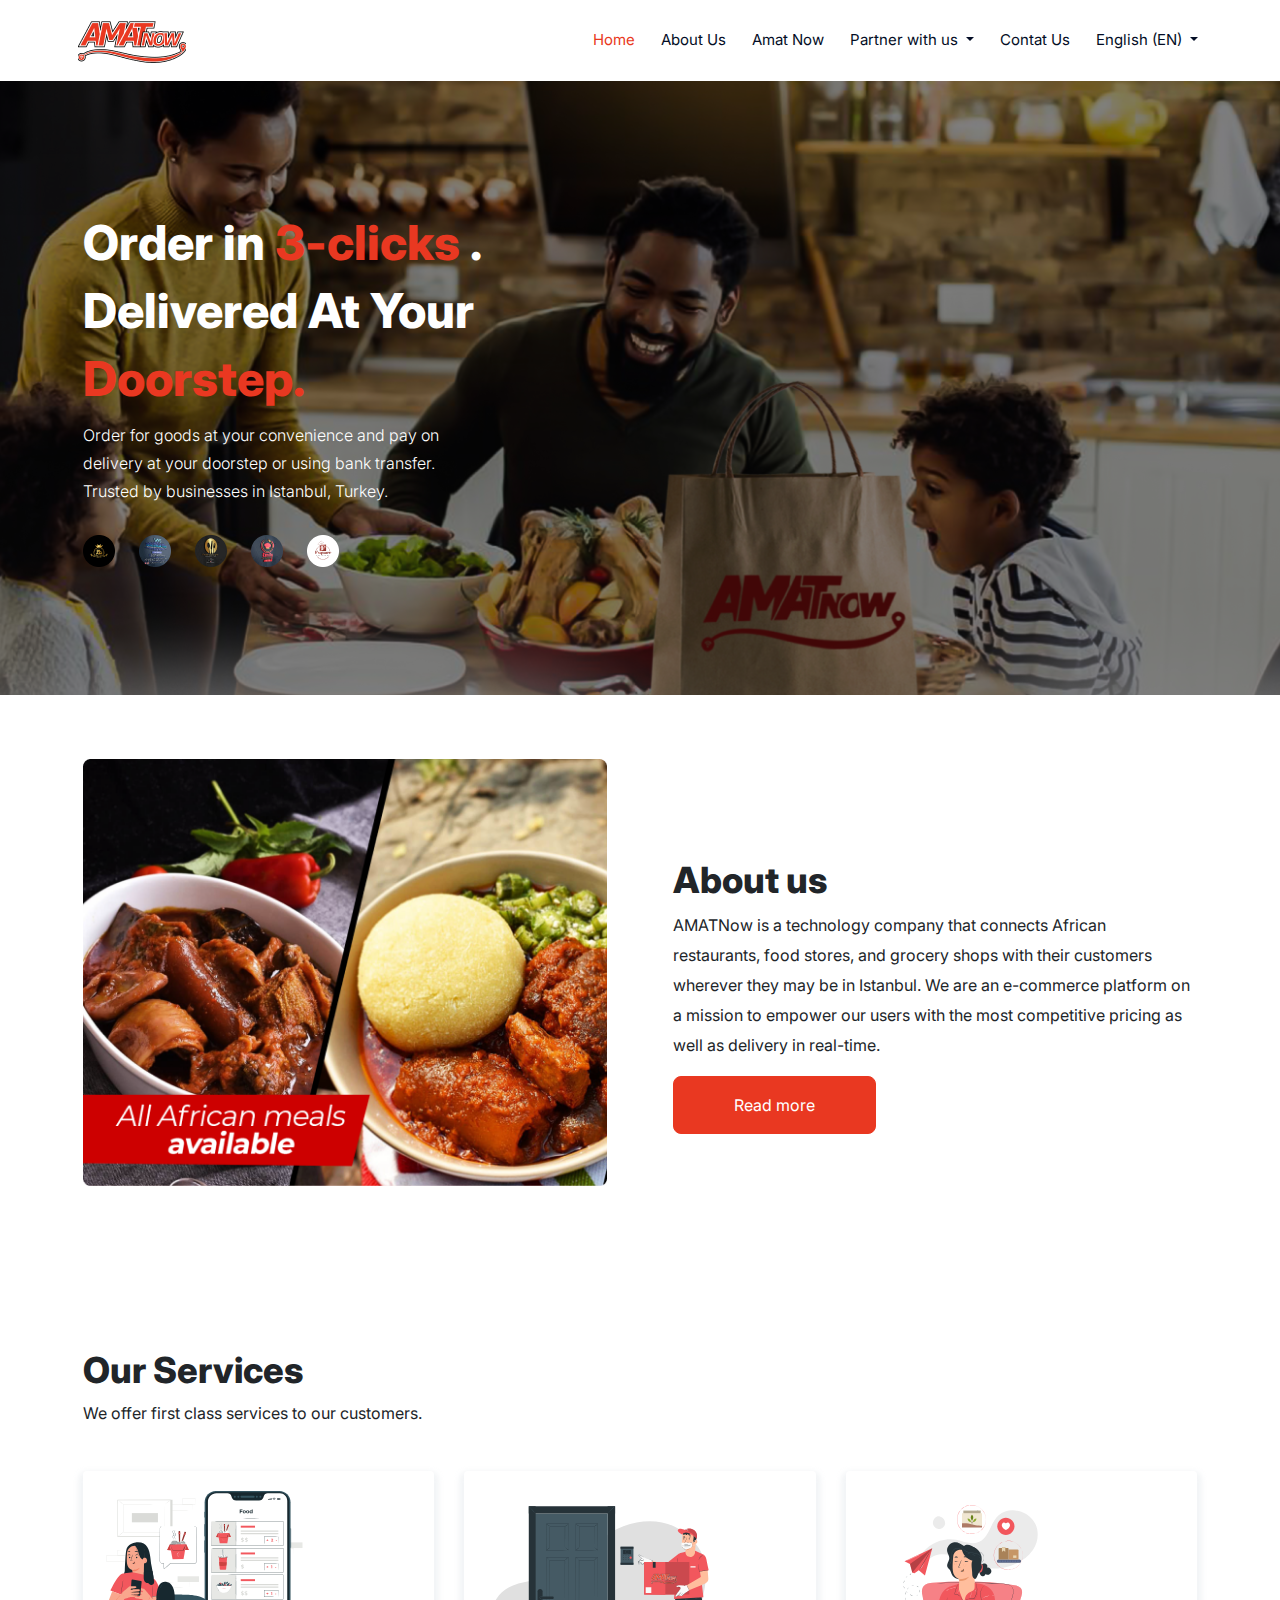
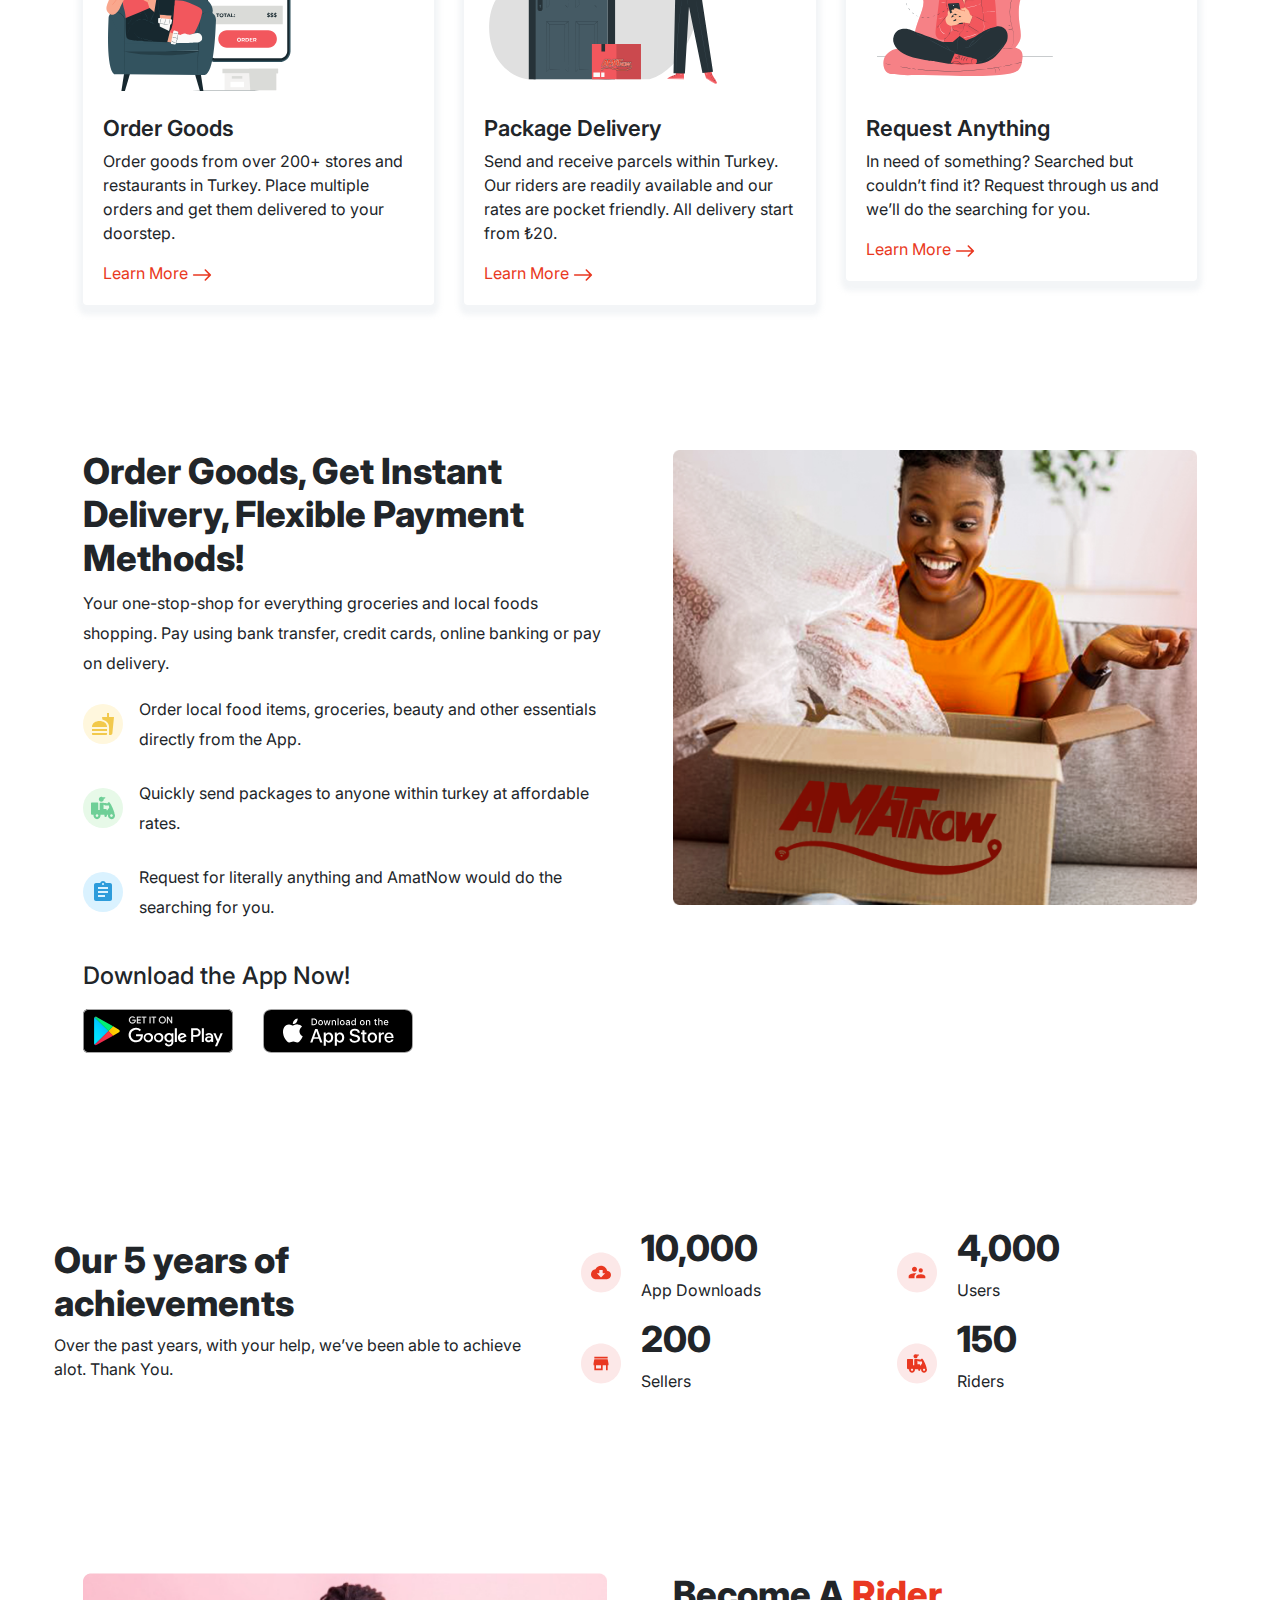
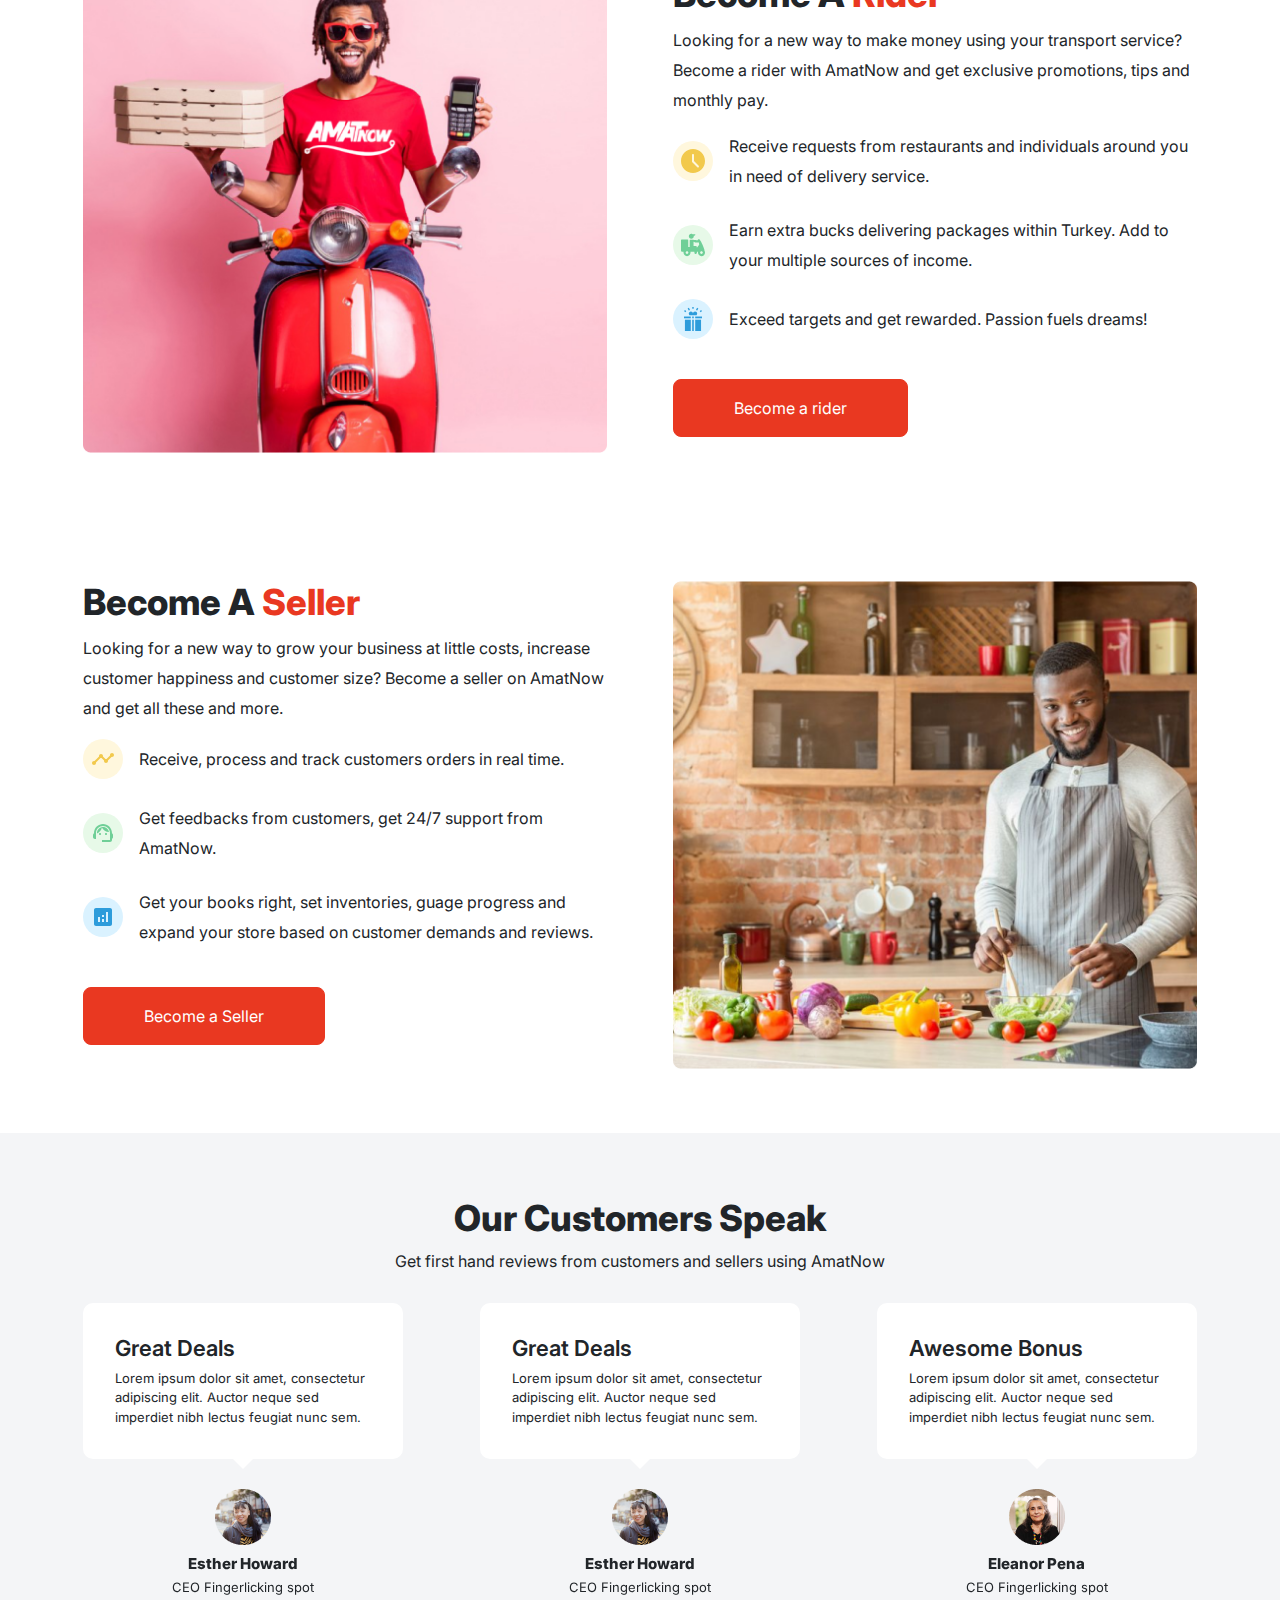
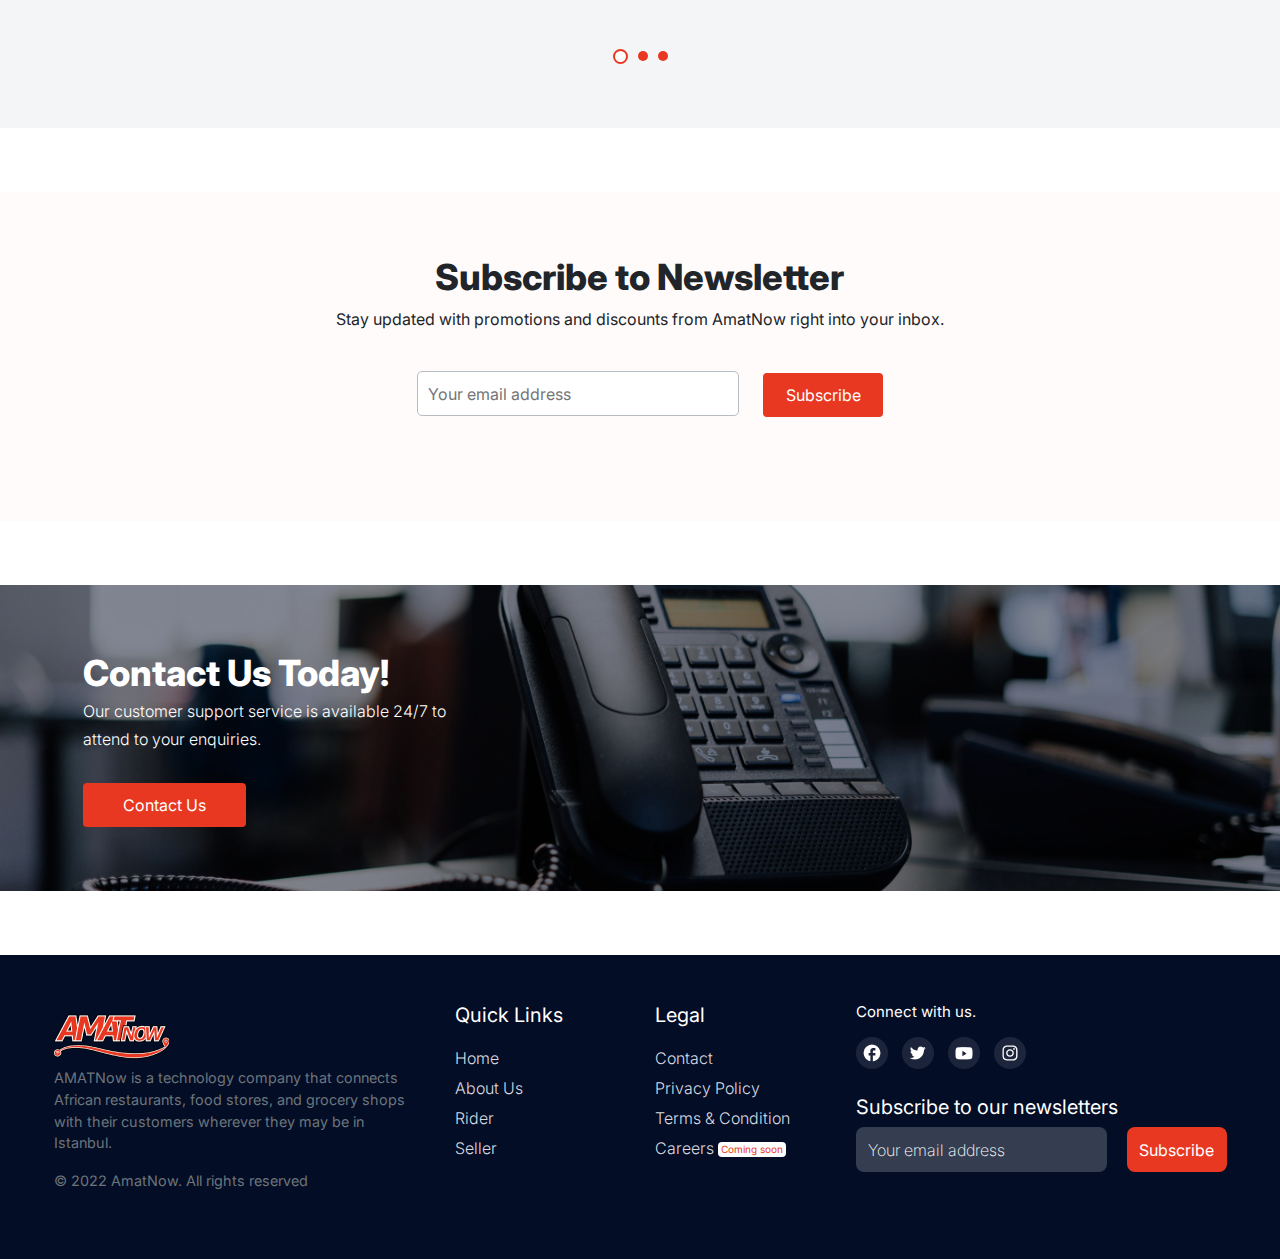
==== commit 9cf80f1b: "do all styling in index" ====
--- a/index.html
+++ b/index.html
@@ -148,9 +148,11 @@
     </section>
 
     <!-- About -->
-    <div class="container home-about">
-      <img src="images/img-1.png" alt="" srcset="" />
-      <div>
+    <div class="sect home-about">
+      <div>
+        <img src="images/img-1.png" alt="" srcset="" />
+      </div>
+      <div class="about-us">
         <h2>About us</h2>
         <p>
           AMATNow is a technology company that connects African restaurants,
@@ -227,7 +229,7 @@
     </section>
 
     <!-- Cta download section 1 -->
-    <div class="container home-about home-cta-1 col-rev">
+    <div class="sect home-about home-cta-1 col-rev">
       <div>
         <h2 class="ti">
           Order Goods, Get Instant Delivery, Flexible Payment Methods!
@@ -271,7 +273,9 @@
           </div>
         </div>
       </div>
-      <img src="images/img-2.png" alt="" srcset="" />
+      <div>
+        <img src="images/img-2.png" alt="" srcset="" />
+      </div>
     </div>
 
     <!-- achievements section -->
@@ -322,8 +326,10 @@
 
     <!-- Become a rider section -->
 
-    <div class="container home-about home-cta-1">
-      <img src="images/img-3.png" alt="" srcset="" />
+    <div class="sect home-about home-cta-1">
+      <div>
+        <img src="images/img-3.png" alt="" srcset="" />
+      </div>
       <div>
         <h2>
           Become A
@@ -361,7 +367,7 @@
     </div>
 
     <!-- become a seller section -->
-    <div class="container home-about home-cta-1 col-rev">
+    <div class="sect home-about home-cta-1 col-rev">
       <div>
         <h2>
           Become A
@@ -393,7 +399,9 @@
         </ul>
         <button>Become a Seller</button>
       </div>
-      <img src="images/img-4.png" alt="" srcset="" />
+      <div>
+        <img src="images/img-4.png" alt="" srcset="" />
+      </div>
     </div>
 
     <section id="reviews " class="car-lg">
--- a/css/home.css
+++ b/css/home.css
@@ -70,6 +70,24 @@
   color: #e93821;
 }
 
+.sect {
+  padding: 5% 6.5%;
+  display: flex;
+  justify-content: space-between;
+}
+
+.sect > div {
+  width: 47%;
+}
+
+.sect div img {
+  width: 100%;
+}
+
+.sect div.about-us {
+  padding: 100px 0;
+}
+
 .lhs {
   width: 20%;
   position: relative;
@@ -202,13 +220,13 @@
 }
 
 #video {
-  /* width: ; */
   padding-top: 5%;
   padding-bottom: 5%;
 }
 
 #video iframe {
   width: 100%;
+  height: 500px;
   margin: 0 auto;
 }
 
@@ -347,6 +365,12 @@
   padding: 5% 6.5% 0;
 }
 
+@media screen and (max-width: 1000px) {
+  #video iframe {
+    height: 400px;
+  }
+}
+
 @media screen and (max-width: 760px) {
   .home-hero {
     background: url('../images/homehero.png') !important;
@@ -465,6 +489,23 @@
     padding: 0px;
   }
 
+  #video iframe {
+    height: 250px;
+  }
+
+  .sect {
+    padding: 5% 6%;
+  }
+
+  .sect > div {
+    width: 100%;
+    padding: 4% 0 !important;
+  }
+
+  .sect div.about-us {
+    padding: 10px 0;
+  }
+
   .ww {
     padding: 0px !important;
   }
